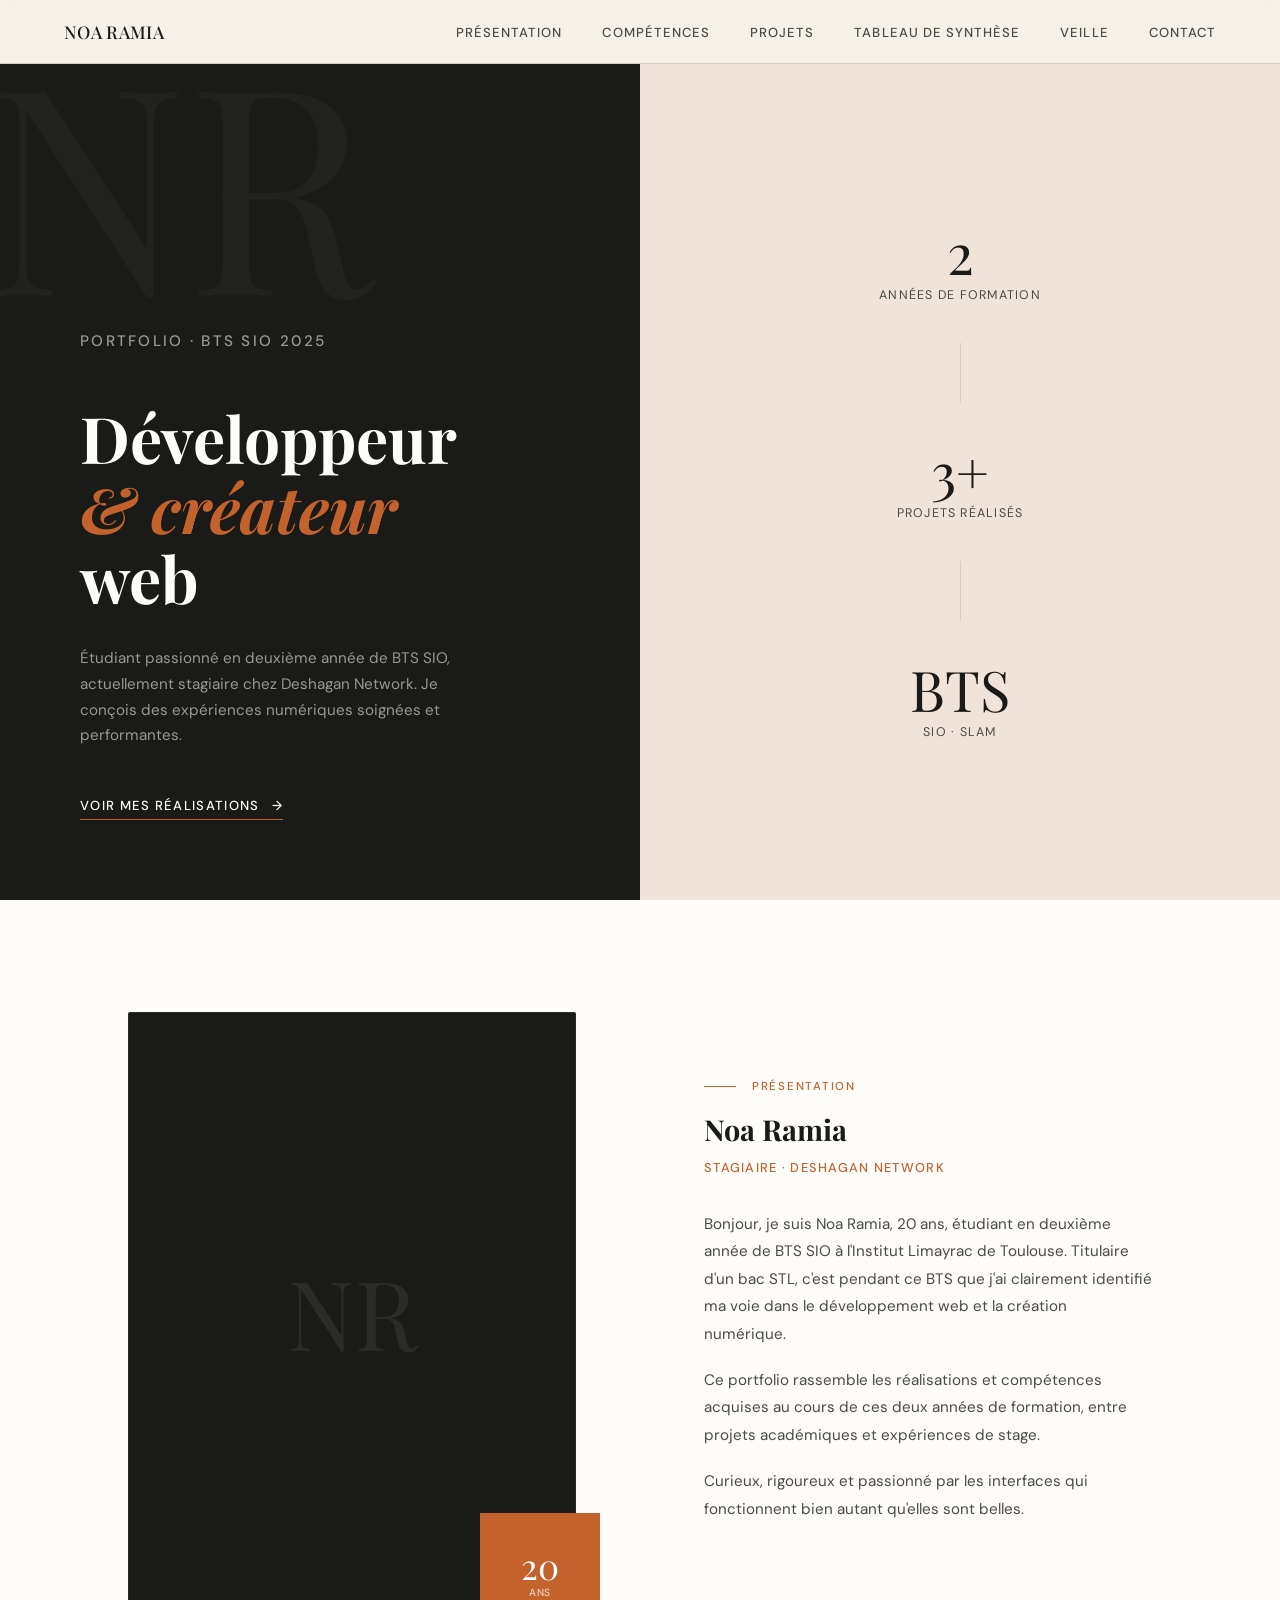
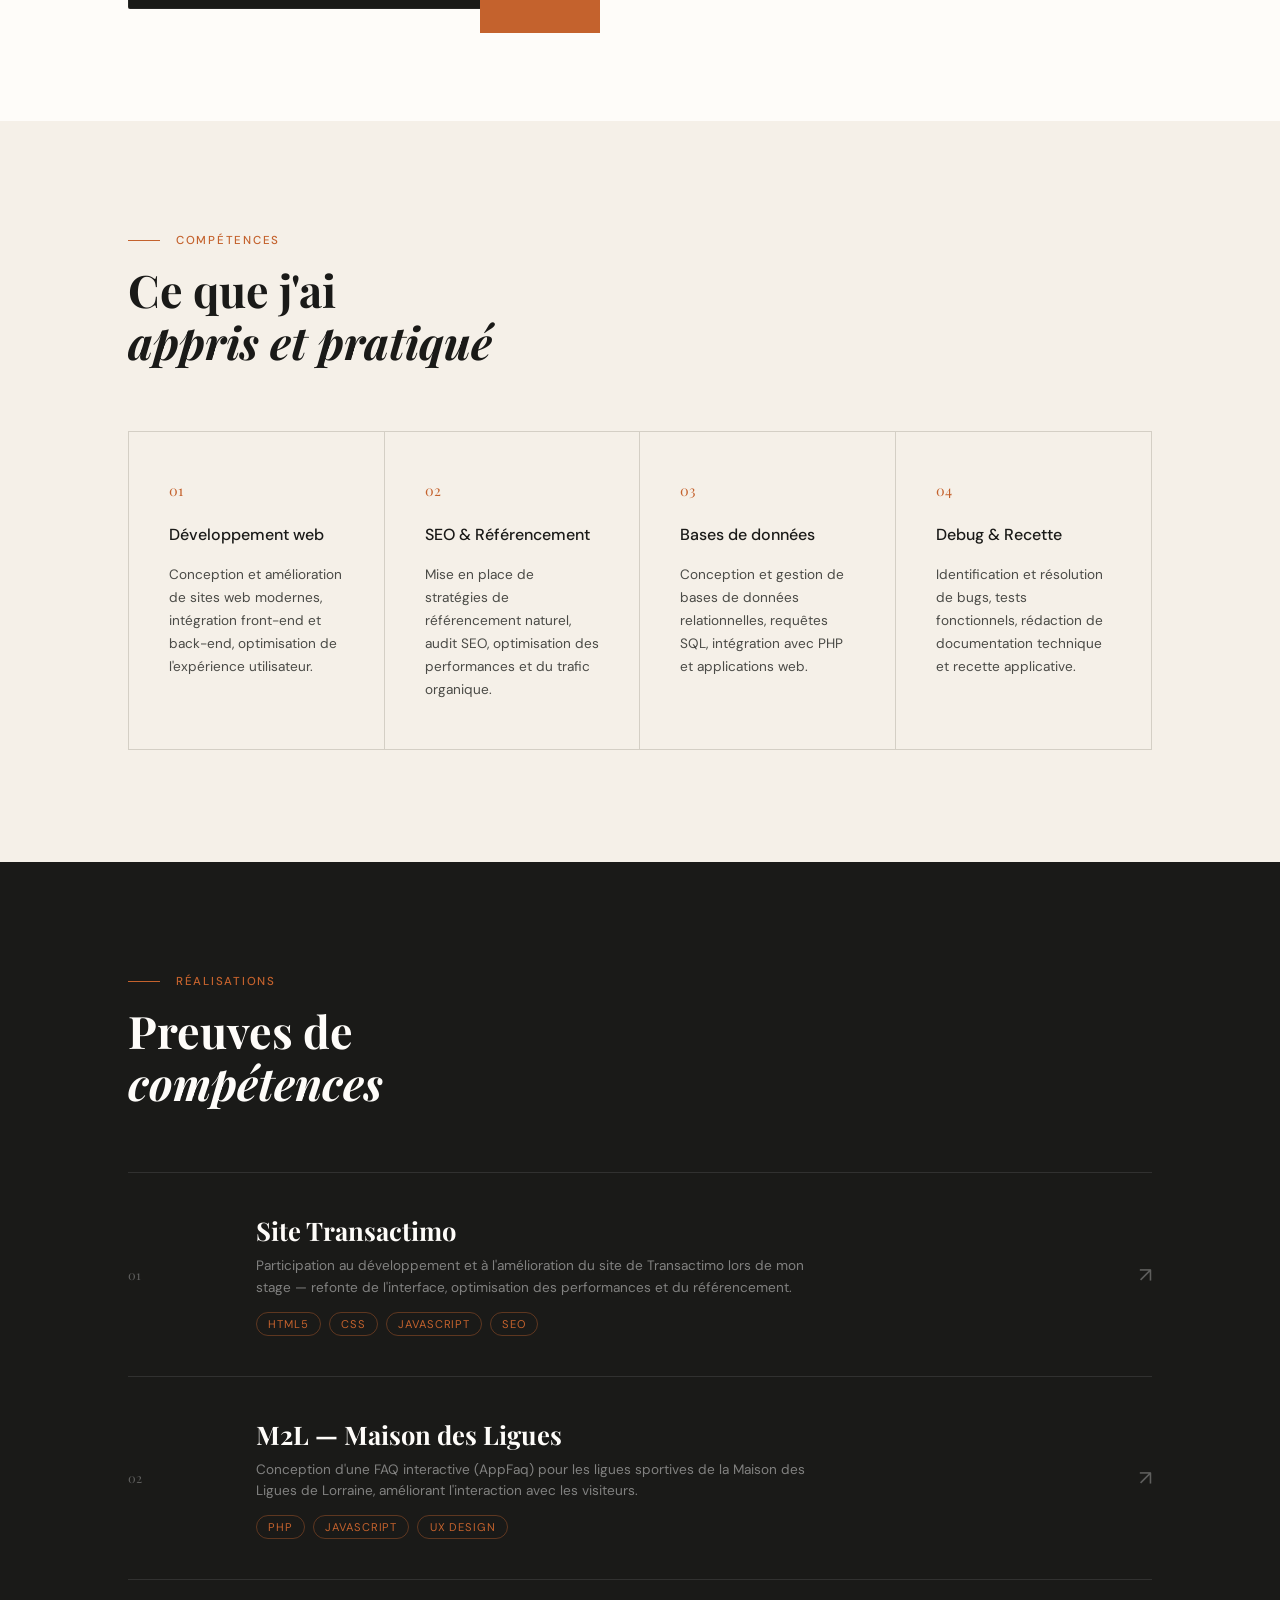
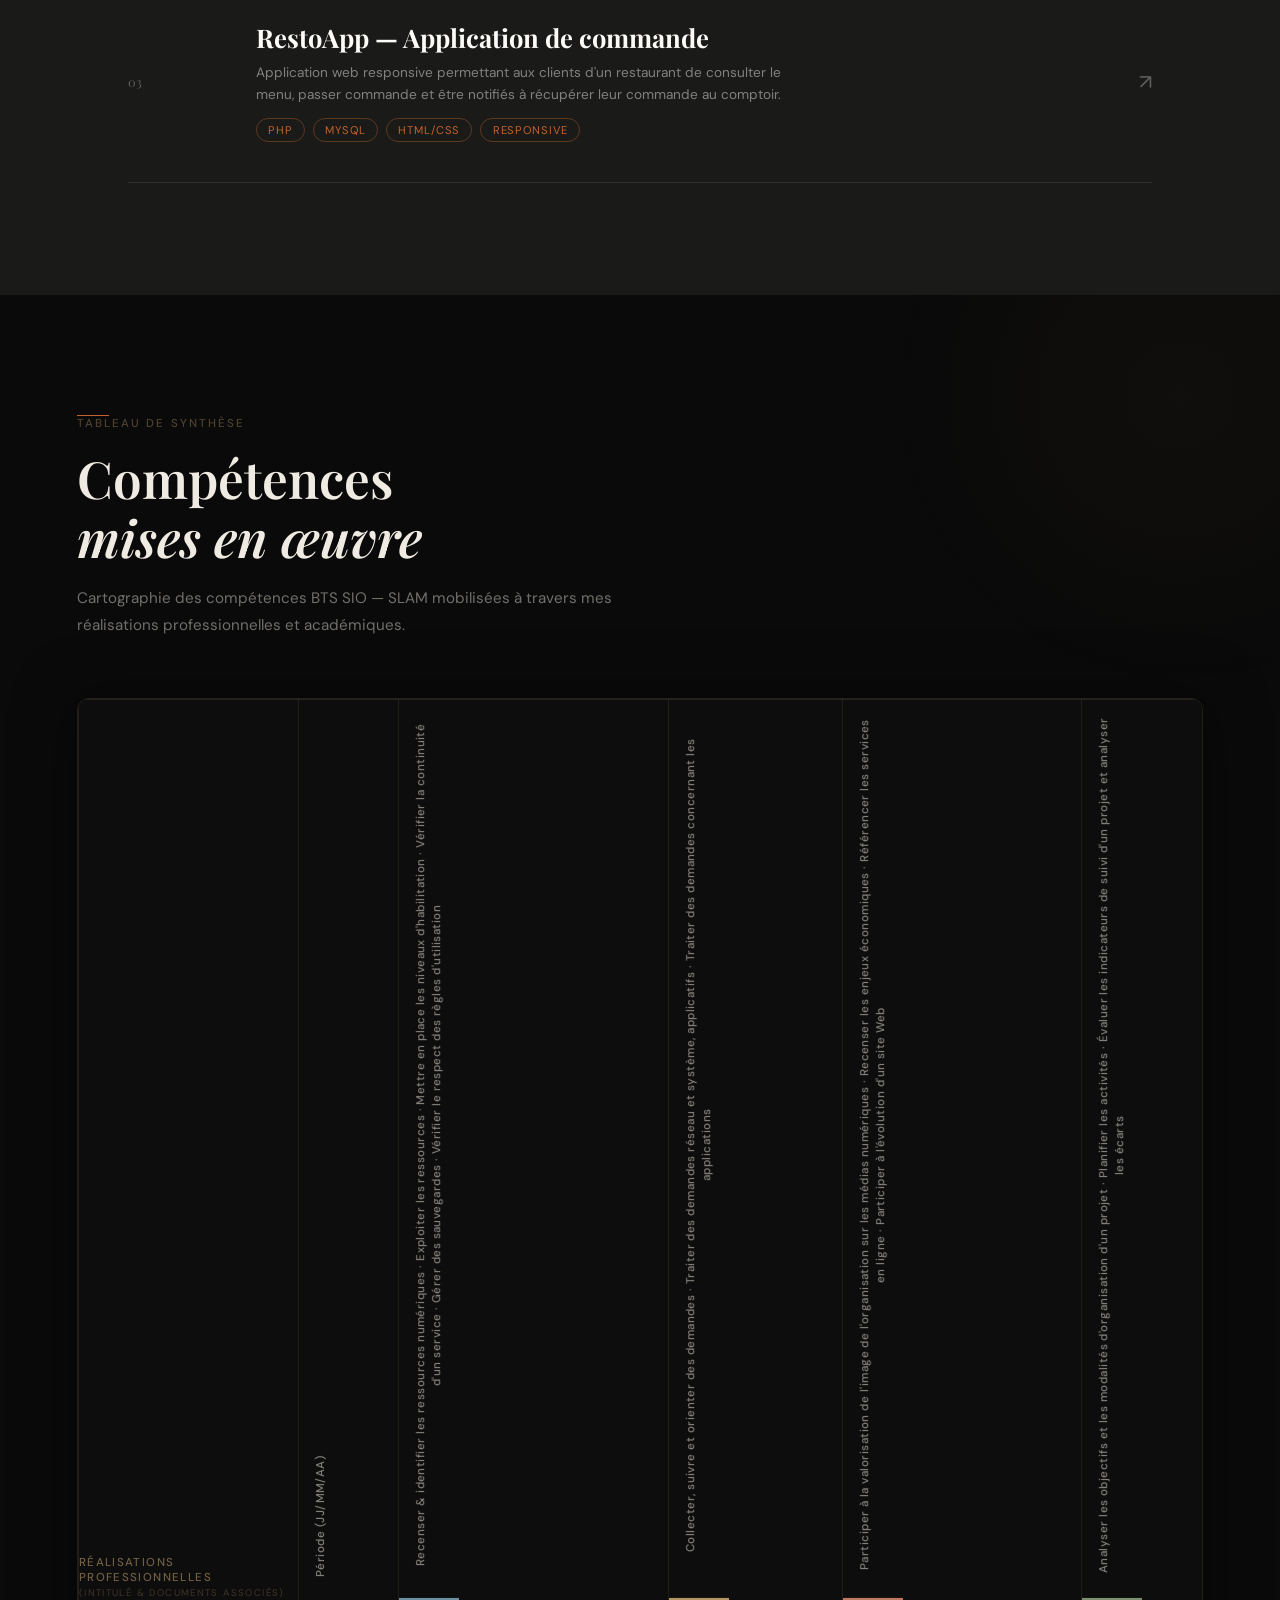
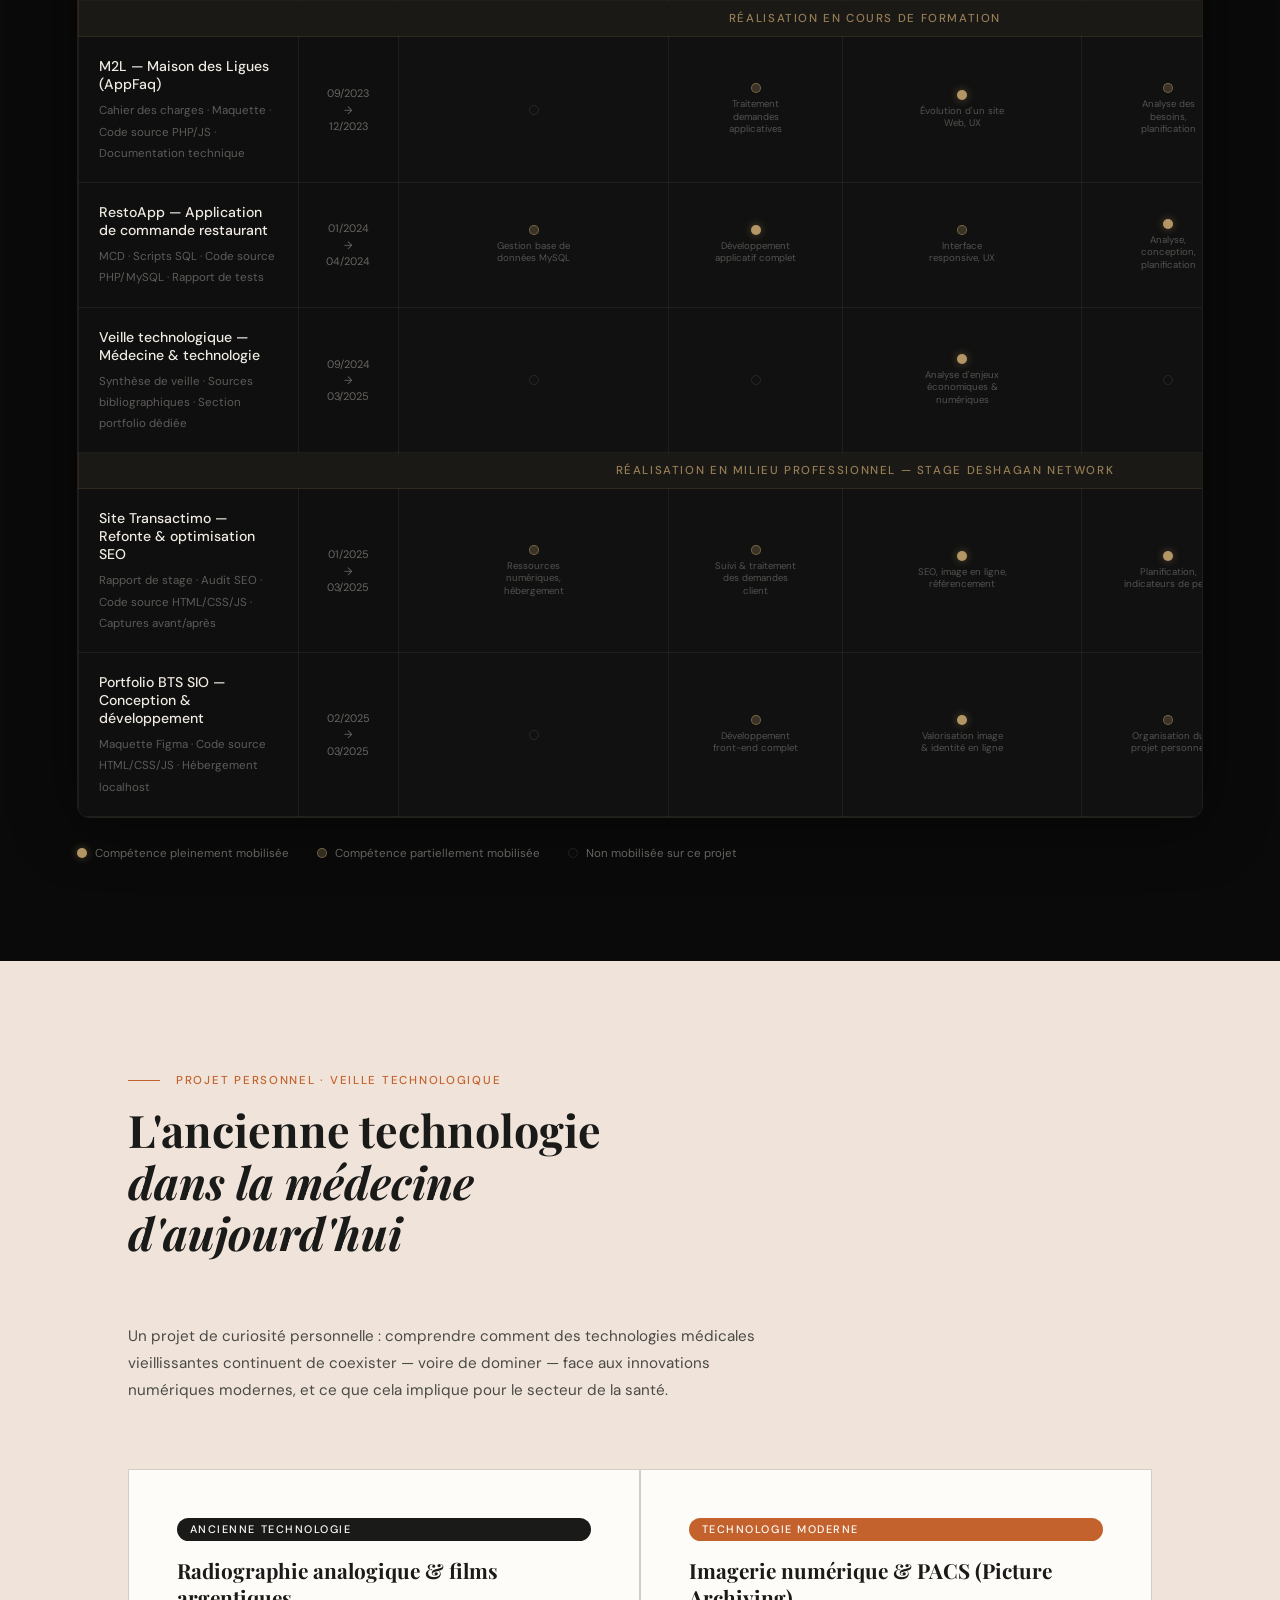
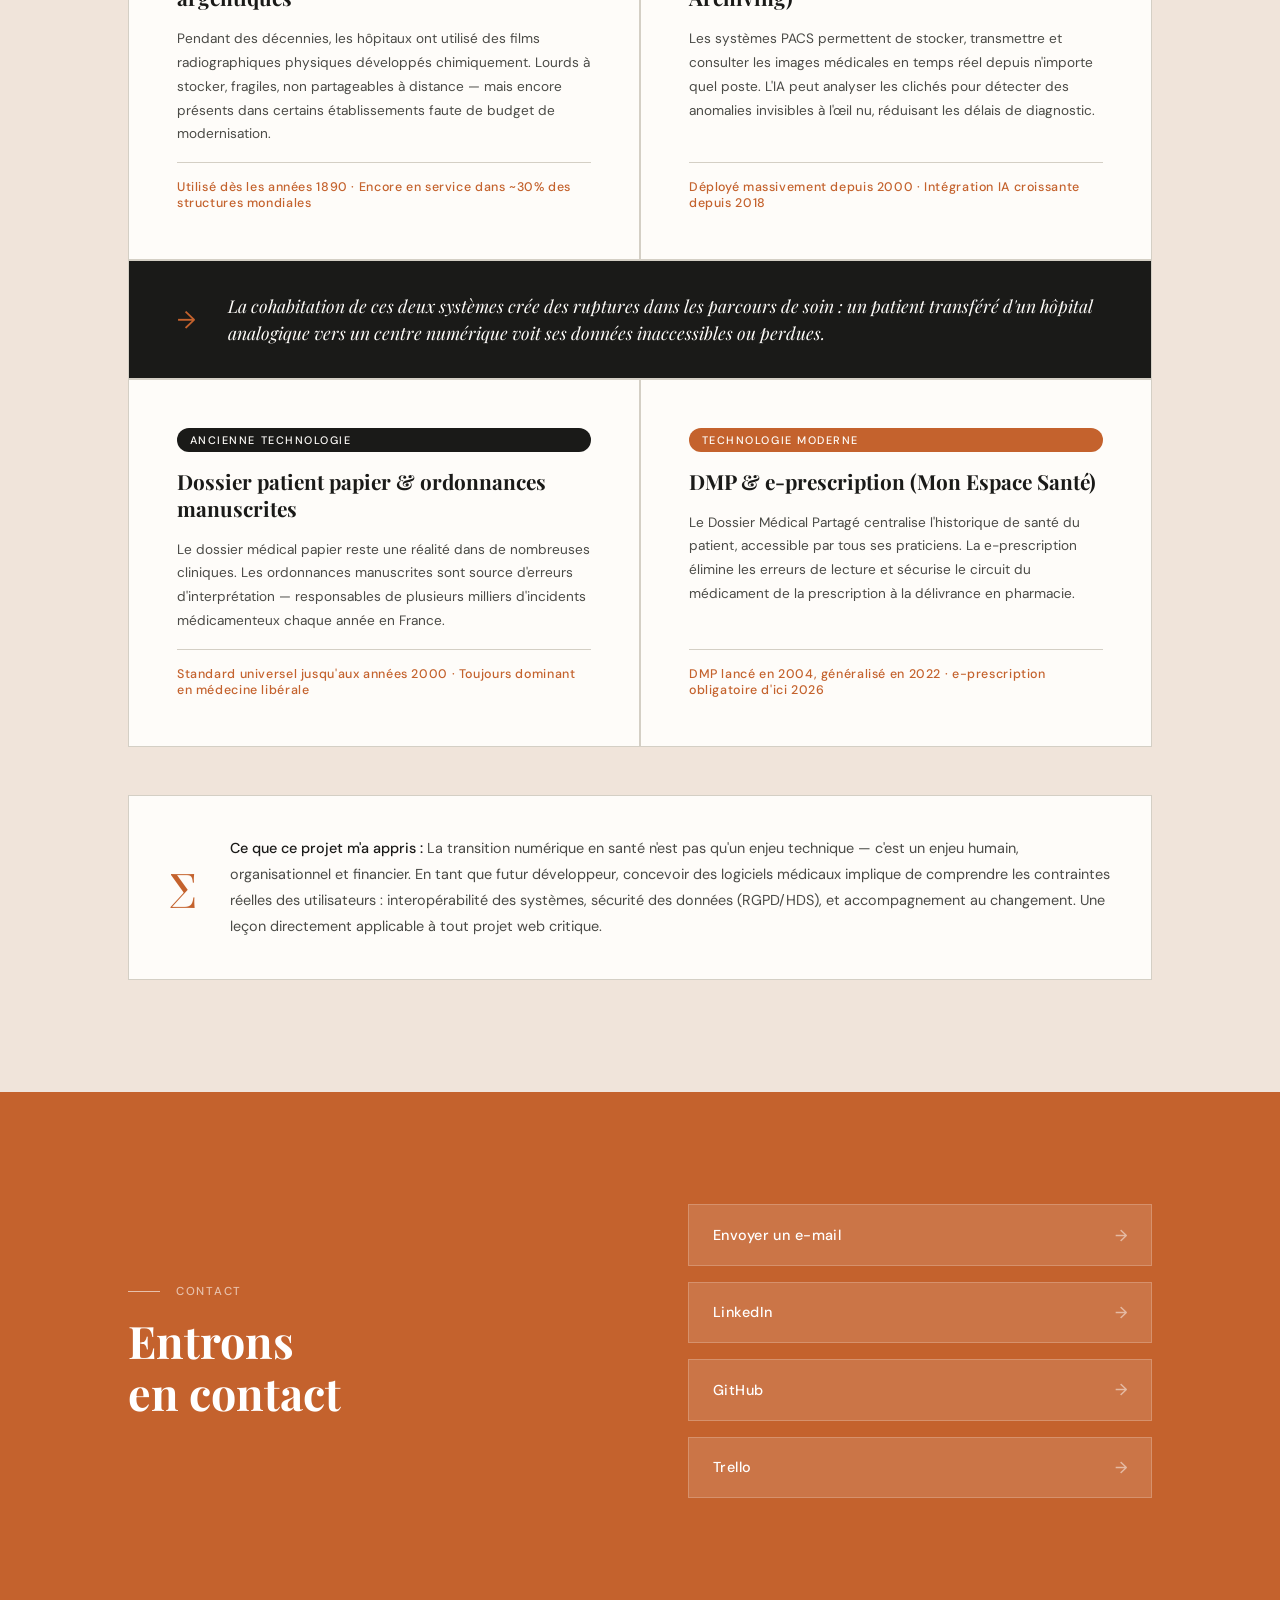
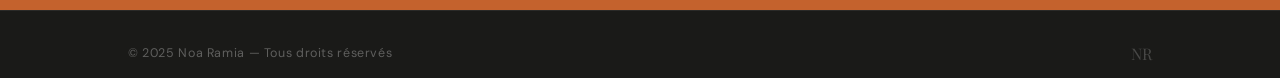
==== index.html @ 501b7cfd "Rename E5.html to index.html" ====
<!DOCTYPE html>
<html lang="fr">
<head>
    <meta charset="UTF-8">
    <meta name="viewport" content="width=device-width, initial-scale=1.0">
    <title>Noa Ramia — Portfolio BTS SIO</title>
    <link href="style/style.css" rel="stylesheet">
    <link rel="preconnect" href="https://fonts.googleapis.com">
    <link href="https://fonts.googleapis.com/css2?family=Playfair+Display:ital,wght@0,400;0,600;1,400&family=DM+Sans:wght@300;400;500&display=swap" rel="stylesheet">

    <style>
    /* ══════════════════════════════════════
       TABLEAU DE SYNTHÈSE — styles inline
       ══════════════════════════════════════ */

    #synthese {
        padding: 120px 6vw 100px;
        background: #0a0a0a;
        position: relative;
        overflow: hidden;
    }
    #synthese::before {
        content: '';
        position: absolute;
        top: -200px; right: -200px;
        width: 600px; height: 600px;
        background: radial-gradient(circle, rgba(180,150,100,0.04) 0%, transparent 70%);
        pointer-events: none;
    }
    .synthese-inner { max-width: 1400px; margin: 0 auto; }

    /* Header */
    .synthese-header { margin-bottom: 60px; }
    .synthese-header .section-label {
        font-size: .72rem; letter-spacing: .18em; text-transform: uppercase;
        color: rgba(180,150,100,.4); font-family: 'DM Sans', sans-serif;
        font-weight: 500; margin-bottom: 18px; display: block;
    }
    .synthese-header h2 {
        font-family: 'Playfair Display', serif;
        font-size: clamp(2.2rem, 4vw, 3.4rem);
        font-weight: 600; color: #f0ebe2; line-height: 1.15; margin: 0 0 18px;
    }
    .synthese-header p {
        font-family: 'DM Sans', sans-serif; font-size: .95rem;
        color: rgba(240,235,226,.45); max-width: 560px; line-height: 1.75;
    }

    /* Table scroll wrapper */
    .table-scroll {
        overflow-x: auto;
        border-radius: 12px;
        border: 1px solid rgba(180,150,100,.15);
        box-shadow: 0 4px 60px rgba(0,0,0,.5);
    }

    /* Table base */
    .synthese-table {
        width: 100%; min-width: 1100px;
        border-collapse: collapse;
        font-family: 'DM Sans', sans-serif;
        background: #111;
    }

    /* TH — realisation */
    .th-realisation {
        width: 240px; min-width: 220px;
        background: #0d0d0d;
        padding: 22px 20px;
        text-align: left;
        font-size: .72rem; letter-spacing: .12em; text-transform: uppercase;
        color: rgba(180,150,100,.6); font-weight: 500;
        border: 1px solid rgba(180,150,100,.12);
        vertical-align: bottom;
    }

    /* TH — periode */
    .th-periode { width: 110px; min-width: 100px; }

    /* All TH cells */
    .synthese-table thead tr th {
        background: #0d0d0d; padding: 0;
        vertical-align: bottom;
        border: 1px solid rgba(180,150,100,.12);
    }

    /* Vertical text label inside TH */
    .th-label {
        display: block;
        writing-mode: vertical-rl;
        transform: rotate(180deg);
        padding: 22px 14px 14px;
        font-size: .72rem; font-weight: 500; letter-spacing: .04em;
        color: rgba(240,235,226,.55); line-height: 1.4;
        min-height: 160px;
    }

    /* Colored top border per block */
    .col-infra .th-label  { border-top: 2px solid #6a8fa0; }
    .col-dev   .th-label  { border-top: 2px solid #b49664; }
    .col-cyber .th-label  { border-top: 2px solid #c07860; }
    .col-proj  .th-label  { border-top: 2px solid #7a9070; }
    .col-tests .th-label  { border-top: 2px solid #9080b0; }
    .col-perso .th-label  { border-top: 2px solid #80a0a0; }

    /* Section separator row */
    .section-row td {
        background: rgba(180,150,100,.06);
        color: rgba(180,150,100,.8);
        font-size: .72rem; font-weight: 500;
        letter-spacing: .14em; text-transform: uppercase;
        padding: 10px 20px;
        border: 1px solid rgba(180,150,100,.12);
        text-align: center;
    }

    /* Data rows */
    .synthese-table tbody tr.data-row { transition: background .2s; }
    .synthese-table tbody tr.data-row:hover { background: rgba(180,150,100,.04); }
    .synthese-table tbody tr.data-row td {
        border: 1px solid rgba(240,235,226,.06);
        padding: 0; vertical-align: middle;
    }

    /* Realisation cell */
    .td-realisation { padding: 20px !important; background: #0f0f0f; }
    .td-realisation .proj-title {
        font-size: .88rem; font-weight: 500; color: #f0ebe2;
        margin-bottom: 5px; display: block;
    }
    .td-realisation .proj-docs {
        font-size: .72rem; color: rgba(240,235,226,.35); line-height: 1.5;
    }

    /* Periode cell */
    .td-periode { padding: 14px 12px !important; background: #0f0f0f; }
    .periode-badge {
        font-size: .68rem; color: rgba(240,235,226,.4);
        text-align: center; display: block; line-height: 1.5;
    }

    /* Competence cell */
    .td-comp { text-align: center; padding: 0 !important; min-width: 120px; }
    .comp-check {
        display: flex; flex-direction: column;
        align-items: center; justify-content: center;
        gap: 5px; padding: 14px 10px; height: 100%;
    }

    /* Dot indicators */
    .dot {
        width: 10px; height: 10px;
        border-radius: 50%; display: inline-block;
    }
    .dot-full    { background: #b49664; box-shadow: 0 0 8px rgba(180,150,100,.45); }
    .dot-partial { background: rgba(180,150,100,.25); border: 1px solid rgba(180,150,100,.5); }
    .dot-none    { background: transparent; border: 1px solid rgba(240,235,226,.1); }

    /* Sub-label inside comp cell */
    .comp-sublabel {
        font-size: .6rem; color: rgba(240,235,226,.3);
        text-align: center; line-height: 1.3; max-width: 90px;
    }

    /* Legend */
    .legend {
        display: flex; gap: 28px; margin-top: 28px; flex-wrap: wrap;
    }
    .legend-item {
        display: flex; align-items: center; gap: 8px;
        font-size: .72rem; font-family: 'DM Sans', sans-serif;
        color: rgba(240,235,226,.4); font-weight: 400;
    }

    /* Reveal (shared with rest of page) */
    .reveal { opacity: 0; transform: translateY(28px); transition: opacity .7s ease, transform .7s ease; }
    .reveal.visible { opacity: 1; transform: none; }
    .reveal-delay-1 { transition-delay: .1s; }
    .reveal-delay-2 { transition-delay: .2s; }
    .reveal-delay-3 { transition-delay: .3s; }
    </style>
</head>
<body>

<!-- ══ NAV ══ -->
<nav>
    <a href="#accueil" class="nav-logo">Noa Ramia</a>
    <ul>
        <li><a href="#apropos">Présentation</a></li>
        <li><a href="#competences">Compétences</a></li>
        <li><a href="#projets">Projets</a></li>
        <li><a href="#synthese">Tableau de synthèse</a></li>
        <li><a href="#veille">Veille</a></li>
        <li><a href="#contact">Contact</a></li>
    </ul>
</nav>

<!-- ══ HERO ══ -->
<section id="accueil" class="hero">
    <div class="hero-left">
        <p class="hero-eyebrow">Portfolio · BTS SIO 2025</p>
        <h1>Développeur<br><em>&amp; créateur</em><br>web</h1>
        <p>Étudiant passionné en deuxième année de BTS SIO, actuellement stagiaire chez Deshagan Network. Je conçois des expériences numériques soignées et performantes.</p>
        <a href="#projets" class="hero-cta">Voir mes réalisations</a>
    </div>
    <div class="hero-right">
        <div class="hero-stat">
            <div class="number">2</div>
            <div class="label">Années de formation</div>
        </div>
        <div class="hero-divider"></div>
        <div class="hero-stat">
            <div class="number">3+</div>
            <div class="label">Projets réalisés</div>
        </div>
        <div class="hero-divider"></div>
        <div class="hero-stat">
            <div class="number">BTS</div>
            <div class="label">SIO · SLAM</div>
        </div>
    </div>
</section>

<!-- ══ ABOUT ══ -->
<section id="apropos">
    <div class="about-inner">
        <div class="about-image-block reveal">
            <div class="about-frame">
                <div class="about-frame-placeholder">NR</div>
            </div>
            <div class="about-accent-box">
                <span class="num">20</span>
                <span class="txt">ans</span>
            </div>
        </div>
        <div class="about-text">
            <div class="section-label reveal">Présentation</div>
            <h3 class="reveal reveal-delay-1">Noa Ramia</h3>
            <p class="role reveal reveal-delay-1">Stagiaire · Deshagan Network</p>
            <p class="reveal reveal-delay-2">Bonjour, je suis Noa Ramia, 20 ans, étudiant en deuxième année de BTS SIO à l'Institut Limayrac de Toulouse. Titulaire d'un bac STL, c'est pendant ce BTS que j'ai clairement identifié ma voie dans le développement web et la création numérique.</p>
            <p class="reveal reveal-delay-2">Ce portfolio rassemble les réalisations et compétences acquises au cours de ces deux années de formation, entre projets académiques et expériences de stage.</p>
            <p class="reveal reveal-delay-3">Curieux, rigoureux et passionné par les interfaces qui fonctionnent bien autant qu'elles sont belles.</p>
        </div>
    </div>
</section>

<!-- ══ SKILLS ══ -->
<section id="competences">
    <div class="skills-inner">
        <div class="section-label reveal">Compétences</div>
        <h2 class="section-title reveal reveal-delay-1">Ce que j'ai<br><em style="font-style:italic;font-family:'Playfair Display',serif;">appris et pratiqué</em></h2>
        <div class="skills-grid">
            <div class="skill-card reveal">
                <div class="skill-num">01</div>
                <h3>Développement web</h3>
                <p>Conception et amélioration de sites web modernes, intégration front-end et back-end, optimisation de l'expérience utilisateur.</p>
            </div>
            <div class="skill-card reveal reveal-delay-1">
                <div class="skill-num">02</div>
                <h3>SEO &amp; Référencement</h3>
                <p>Mise en place de stratégies de référencement naturel, audit SEO, optimisation des performances et du trafic organique.</p>
            </div>
            <div class="skill-card reveal reveal-delay-2">
                <div class="skill-num">03</div>
                <h3>Bases de données</h3>
                <p>Conception et gestion de bases de données relationnelles, requêtes SQL, intégration avec PHP et applications web.</p>
            </div>
            <div class="skill-card reveal reveal-delay-3">
                <div class="skill-num">04</div>
                <h3>Debug &amp; Recette</h3>
                <p>Identification et résolution de bugs, tests fonctionnels, rédaction de documentation technique et recette applicative.</p>
            </div>
        </div>
    </div>
</section>

<!-- ══ PROJECTS ══ -->
<section id="projets">
    <div class="projects-inner">
        <div class="section-label reveal">Réalisations</div>
        <h2 class="section-title reveal reveal-delay-1">Preuves de<br><em>compétences</em></h2>
        <div class="projects-list">
            <a href="http://localhost/" class="project-item reveal">
                <div class="project-num">01</div>
                <div class="project-info">
                    <h3>Site Transactimo</h3>
                    <p>Participation au développement et à l'amélioration du site de Transactimo lors de mon stage — refonte de l'interface, optimisation des performances et du référencement.</p>
                    <div class="project-tags-row">
                        <span class="project-tag">HTML5</span>
                        <span class="project-tag">CSS</span>
                        <span class="project-tag">JavaScript</span>
                        <span class="project-tag">SEO</span>
                    </div>
                </div>
                <div class="project-arrow">↗</div>
            </a>
            <a href="http://localhost/projets/ExerciceCodage/M2L/Code/" class="project-item reveal">
                <div class="project-num">02</div>
                <div class="project-info">
                    <h3>M2L — Maison des Ligues</h3>
                    <p>Conception d'une FAQ interactive (AppFaq) pour les ligues sportives de la Maison des Ligues de Lorraine, améliorant l'interaction avec les visiteurs.</p>
                    <div class="project-tags-row">
                        <span class="project-tag">PHP</span>
                        <span class="project-tag">JavaScript</span>
                        <span class="project-tag">UX Design</span>
                    </div>
                </div>
                <div class="project-arrow">↗</div>
            </a>
            <a href="http://localhost/projets/ExerciceCodage/RestoWeb/Site/" class="project-item reveal">
                <div class="project-num">03</div>
                <div class="project-info">
                    <h3>RestoApp — Application de commande</h3>
                    <p>Application web responsive permettant aux clients d'un restaurant de consulter le menu, passer commande et être notifiés à récupérer leur commande au comptoir.</p>
                    <div class="project-tags-row">
                        <span class="project-tag">PHP</span>
                        <span class="project-tag">MySQL</span>
                        <span class="project-tag">HTML/CSS</span>
                        <span class="project-tag">Responsive</span>
                    </div>
                </div>
                <div class="project-arrow">↗</div>
            </a>
        </div>
    </div>
</section>

<!-- ══ TABLEAU DE SYNTHÈSE ══ -->
<section id="synthese">
    <div class="synthese-inner">

        <div class="synthese-header">
            <span class="section-label reveal">Tableau de synthèse</span>
            <h2 class="reveal reveal-delay-1">Compétences<br><em style="font-style:italic;font-family:'Playfair Display',serif;">mises en œuvre</em></h2>
            <p class="reveal reveal-delay-2">Cartographie des compétences BTS SIO — SLAM mobilisées à travers mes réalisations professionnelles et académiques.</p>
        </div>

        <div class="table-scroll reveal reveal-delay-2">
            <table class="synthese-table">
                <thead>
                    <tr>
                        <th class="th-realisation">
                            Réalisations professionnelles<br>
                            <small style="opacity:.5;font-weight:400;">(intitulé &amp; documents associés)</small>
                        </th>
                        <th class="th-periode">
                            <span class="th-label">Période (JJ/MM/AA)</span>
                        </th>
                        <th class="col-infra">
                            <span class="th-label">Recenser &amp; identifier les ressources numériques · Exploiter les ressources · Mettre en place les niveaux d'habilitation · Vérifier la continuité d'un service · Gérer des sauvegardes · Vérifier le respect des règles d'utilisation</span>
                        </th>
                        <th class="col-dev">
                            <span class="th-label">Collecter, suivre et orienter des demandes · Traiter des demandes réseau et système, applicatifs · Traiter des demandes concernant les applications</span>
                        </th>
                        <th class="col-cyber">
                            <span class="th-label">Participer à la valorisation de l'image de l'organisation sur les médias numériques · Recenser les enjeux économiques · Référencer les services en ligne · Participer à l'évolution d'un site Web</span>
                        </th>
                        <th class="col-proj">
                            <span class="th-label">Analyser les objectifs et les modalités d'organisation d'un projet · Planifier les activités · Évaluer les indicateurs de suivi d'un projet et analyser les écarts</span>
                        </th>
                        <th class="col-tests">
                            <span class="th-label">Réaliser les tests d'intégration et d'acceptation d'un service · Déployer un service · Accompagner les utilisateurs dans la mise en place d'un service</span>
                        </th>
                        <th class="col-perso">
                            <span class="th-label">Mettre en place son environnement d'apprentissage personnel · Mettre en œuvre son identité professionnelle · Gérer son identité professionnelle · Développer son projet professionnel</span>
                        </th>
                    </tr>
                </thead>
                <tbody>

                    <!-- ─ Section formation ─ -->
                    <tr class="section-row">
                        <td colspan="9">Réalisation en cours de formation</td>
                    </tr>

                    <!-- Projet 1 : M2L -->
                    <tr class="data-row">
                        <td class="td-realisation">
                            <span class="proj-title">M2L — Maison des Ligues (AppFaq)</span>
                            <span class="proj-docs">Cahier des charges · Maquette · Code source PHP/JS · Documentation technique</span>
                        </td>
                        <td class="td-periode"><span class="periode-badge">09/2023<br>→<br>12/2023</span></td>
                        <td class="td-comp"><div class="comp-check"><span class="dot dot-none"></span></div></td>
                        <td class="td-comp">
                            <div class="comp-check">
                                <span class="dot dot-partial"></span>
                                <span class="comp-sublabel">Traitement demandes applicatives</span>
                            </div>
                        </td>
                        <td class="td-comp">
                            <div class="comp-check">
                                <span class="dot dot-full"></span>
                                <span class="comp-sublabel">Évolution d'un site Web, UX</span>
                            </div>
                        </td>
                        <td class="td-comp">
                            <div class="comp-check">
                                <span class="dot dot-partial"></span>
                                <span class="comp-sublabel">Analyse des besoins, planification</span>
                            </div>
                        </td>
                        <td class="td-comp">
                            <div class="comp-check">
                                <span class="dot dot-full"></span>
                                <span class="comp-sublabel">Tests fonctionnels, déploiement local</span>
                            </div>
                        </td>
                        <td class="td-comp">
                            <div class="comp-check">
                                <span class="dot dot-partial"></span>
                                <span class="comp-sublabel">Documentation &amp; portfolio</span>
                            </div>
                        </td>
                    </tr>

                    <!-- Projet 2 : RestoApp -->
                    <tr class="data-row">
                        <td class="td-realisation">
                            <span class="proj-title">RestoApp — Application de commande restaurant</span>
                            <span class="proj-docs">MCD · Scripts SQL · Code source PHP/MySQL · Rapport de tests</span>
                        </td>
                        <td class="td-periode"><span class="periode-badge">01/2024<br>→<br>04/2024</span></td>
                        <td class="td-comp">
                            <div class="comp-check">
                                <span class="dot dot-partial"></span>
                                <span class="comp-sublabel">Gestion base de données MySQL</span>
                            </div>
                        </td>
                        <td class="td-comp">
                            <div class="comp-check">
                                <span class="dot dot-full"></span>
                                <span class="comp-sublabel">Développement applicatif complet</span>
                            </div>
                        </td>
                        <td class="td-comp">
                            <div class="comp-check">
                                <span class="dot dot-partial"></span>
                                <span class="comp-sublabel">Interface responsive, UX</span>
                            </div>
                        </td>
                        <td class="td-comp">
                            <div class="comp-check">
                                <span class="dot dot-full"></span>
                                <span class="comp-sublabel">Analyse, conception, planification</span>
                            </div>
                        </td>
                        <td class="td-comp">
                            <div class="comp-check">
                                <span class="dot dot-full"></span>
                                <span class="comp-sublabel">Tests fonctionnels, recette</span>
                            </div>
                        </td>
                        <td class="td-comp">
                            <div class="comp-check">
                                <span class="dot dot-partial"></span>
                                <span class="comp-sublabel">Valorisation dans le portfolio</span>
                            </div>
                        </td>
                    </tr>

                    <!-- Projet 3 : Veille -->
                    <tr class="data-row">
                        <td class="td-realisation">
                            <span class="proj-title">Veille technologique — Médecine &amp; technologie</span>
                            <span class="proj-docs">Synthèse de veille · Sources bibliographiques · Section portfolio dédiée</span>
                        </td>
                        <td class="td-periode"><span class="periode-badge">09/2024<br>→<br>03/2025</span></td>
                        <td class="td-comp"><div class="comp-check"><span class="dot dot-none"></span></div></td>
                        <td class="td-comp"><div class="comp-check"><span class="dot dot-none"></span></div></td>
                        <td class="td-comp">
                            <div class="comp-check">
                                <span class="dot dot-full"></span>
                                <span class="comp-sublabel">Analyse d'enjeux économiques &amp; numériques</span>
                            </div>
                        </td>
                        <td class="td-comp"><div class="comp-check"><span class="dot dot-none"></span></div></td>
                        <td class="td-comp"><div class="comp-check"><span class="dot dot-none"></span></div></td>
                        <td class="td-comp">
                            <div class="comp-check">
                                <span class="dot dot-full"></span>
                                <span class="comp-sublabel">Développement du projet professionnel</span>
                            </div>
                        </td>
                    </tr>

                    <!-- ─ Section stage ─ -->
                    <tr class="section-row">
                        <td colspan="9">Réalisation en milieu professionnel — Stage Deshagan Network</td>
                    </tr>

                    <!-- Projet 4 : Transactimo -->
                    <tr class="data-row">
                        <td class="td-realisation">
                            <span class="proj-title">Site Transactimo — Refonte &amp; optimisation SEO</span>
                            <span class="proj-docs">Rapport de stage · Audit SEO · Code source HTML/CSS/JS · Captures avant/après</span>
                        </td>
                        <td class="td-periode"><span class="periode-badge">01/2025<br>→<br>03/2025</span></td>
                        <td class="td-comp">
                            <div class="comp-check">
                                <span class="dot dot-partial"></span>
                                <span class="comp-sublabel">Ressources numériques, hébergement</span>
                            </div>
                        </td>
                        <td class="td-comp">
                            <div class="comp-check">
                                <span class="dot dot-partial"></span>
                                <span class="comp-sublabel">Suivi &amp; traitement des demandes client</span>
                            </div>
                        </td>
                        <td class="td-comp">
                            <div class="comp-check">
                                <span class="dot dot-full"></span>
                                <span class="comp-sublabel">SEO, image en ligne, référencement</span>
                            </div>
                        </td>
                        <td class="td-comp">
                            <div class="comp-check">
                                <span class="dot dot-full"></span>
                                <span class="comp-sublabel">Planification, indicateurs de perf.</span>
                            </div>
                        </td>
                        <td class="td-comp">
                            <div class="comp-check">
                                <span class="dot dot-full"></span>
                                <span class="comp-sublabel">Tests d'intégration, déploiement prod</span>
                            </div>
                        </td>
                        <td class="td-comp">
                            <div class="comp-check">
                                <span class="dot dot-full"></span>
                                <span class="comp-sublabel">Environnement pro, identité numérique</span>
                            </div>
                        </td>
                    </tr>

                    <!-- Projet 5 : Portfolio -->
                    <tr class="data-row">
                        <td class="td-realisation">
                            <span class="proj-title">Portfolio BTS SIO — Conception &amp; développement</span>
                            <span class="proj-docs">Maquette Figma · Code source HTML/CSS/JS · Hébergement localhost</span>
                        </td>
                        <td class="td-periode"><span class="periode-badge">02/2025<br>→<br>03/2025</span></td>
                        <td class="td-comp"><div class="comp-check"><span class="dot dot-none"></span></div></td>
                        <td class="td-comp">
                            <div class="comp-check">
                                <span class="dot dot-partial"></span>
                                <span class="comp-sublabel">Développement front-end complet</span>
                            </div>
                        </td>
                        <td class="td-comp">
                            <div class="comp-check">
                                <span class="dot dot-full"></span>
                                <span class="comp-sublabel">Valorisation image &amp; identité en ligne</span>
                            </div>
                        </td>
                        <td class="td-comp">
                            <div class="comp-check">
                                <span class="dot dot-partial"></span>
                                <span class="comp-sublabel">Organisation du projet personnel</span>
                            </div>
                        </td>
                        <td class="td-comp">
                            <div class="comp-check">
                                <span class="dot dot-partial"></span>
                                <span class="comp-sublabel">Tests cross-browser, déploiement</span>
                            </div>
                        </td>
                        <td class="td-comp">
                            <div class="comp-check">
                                <span class="dot dot-full"></span>
                                <span class="comp-sublabel">Projet professionnel &amp; identité SIO</span>
                            </div>
                        </td>
                    </tr>

                </tbody>
            </table>
        </div>

        <!-- Légende -->
        <div class="legend reveal">
            <div class="legend-item"><span class="dot dot-full"></span>Compétence pleinement mobilisée</div>
            <div class="legend-item"><span class="dot dot-partial"></span>Compétence partiellement mobilisée</div>
            <div class="legend-item"><span class="dot dot-none"></span>Non mobilisée sur ce projet</div>
        </div>

    </div>
</section>

<!-- ══ VEILLE ══ -->
<section id="veille">
    <div class="veille-inner">
        <div class="section-label reveal">Projet personnel · Veille technologique</div>
        <h2 class="section-title reveal reveal-delay-1">L'ancienne technologie<br><em>dans la médecine d'aujourd'hui</em></h2>
        <p class="veille-intro reveal reveal-delay-2">Un projet de curiosité personnelle : comprendre comment des technologies médicales vieillissantes continuent de coexister — voire de dominer — face aux innovations numériques modernes, et ce que cela implique pour le secteur de la santé.</p>

        <div class="veille-grid">
            <div class="veille-card reveal">
                <span class="veille-era era-old">Ancienne technologie</span>
                <h4>Radiographie analogique &amp; films argentiques</h4>
                <p>Pendant des décennies, les hôpitaux ont utilisé des films radiographiques physiques développés chimiquement. Lourds à stocker, fragiles, non partageables à distance — mais encore présents dans certains établissements faute de budget de modernisation.</p>
                <div class="veille-detail">Utilisé dès les années 1890 · Encore en service dans ~30% des structures mondiales</div>
            </div>
            <div class="veille-card reveal reveal-delay-1">
                <span class="veille-era era-new">Technologie moderne</span>
                <h4>Imagerie numérique &amp; PACS (Picture Archiving)</h4>
                <p>Les systèmes PACS permettent de stocker, transmettre et consulter les images médicales en temps réel depuis n'importe quel poste. L'IA peut analyser les clichés pour détecter des anomalies invisibles à l'œil nu, réduisant les délais de diagnostic.</p>
                <div class="veille-detail">Déployé massivement depuis 2000 · Intégration IA croissante depuis 2018</div>
            </div>
            <div class="veille-connector">
                <p>La cohabitation de ces deux systèmes crée des ruptures dans les parcours de soin : un patient transféré d'un hôpital analogique vers un centre numérique voit ses données inaccessibles ou perdues.</p>
            </div>
            <div class="veille-card reveal">
                <span class="veille-era era-old">Ancienne technologie</span>
                <h4>Dossier patient papier &amp; ordonnances manuscrites</h4>
                <p>Le dossier médical papier reste une réalité dans de nombreuses cliniques. Les ordonnances manuscrites sont source d'erreurs d'interprétation — responsables de plusieurs milliers d'incidents médicamenteux chaque année en France.</p>
                <div class="veille-detail">Standard universel jusqu'aux années 2000 · Toujours dominant en médecine libérale</div>
            </div>
            <div class="veille-card reveal reveal-delay-1">
                <span class="veille-era era-new">Technologie moderne</span>
                <h4>DMP &amp; e-prescription (Mon Espace Santé)</h4>
                <p>Le Dossier Médical Partagé centralise l'historique de santé du patient, accessible par tous ses praticiens. La e-prescription élimine les erreurs de lecture et sécurise le circuit du médicament de la prescription à la délivrance en pharmacie.</p>
                <div class="veille-detail">DMP lancé en 2004, généralisé en 2022 · e-prescription obligatoire d'ici 2026</div>
            </div>
        </div>

        <div class="veille-conclusion reveal">
            <div class="veille-conclusion-icon">∑</div>
            <p><strong>Ce que ce projet m'a appris :</strong> La transition numérique en santé n'est pas qu'un enjeu technique — c'est un enjeu humain, organisationnel et financier. En tant que futur développeur, concevoir des logiciels médicaux implique de comprendre les contraintes réelles des utilisateurs : interopérabilité des systèmes, sécurité des données (RGPD/HDS), et accompagnement au changement. Une leçon directement applicable à tout projet web critique.</p>
        </div>
    </div>
</section>

<!-- ══ CONTACT ══ -->
<section id="contact">
    <div class="contact-inner">
        <div class="contact-left">
            <div class="section-label reveal">Contact</div>
            <h2 class="reveal reveal-delay-1">Entrons<br>en contact</h2>
        </div>
        <div class="contact-right">
            <a href="https://mail.google.com/mail/u/0/?compose=new" class="contact-link reveal">
                Envoyer un e-mail <span>→</span>
            </a>
            <a href="https://www.linkedin.com/in/noa-ramia-bb2965331/" target="_blank" class="contact-link reveal reveal-delay-1">
                LinkedIn <span>→</span>
            </a>
            <a href="https://github.com/NoaRAMIA" target="_blank" class="contact-link reveal reveal-delay-2">
                GitHub <span>→</span>
            </a>
            <a href="https://trello.com/u/noaramia2/boards" target="_blank" class="contact-link reveal reveal-delay-3">
                Trello <span>→</span>
            </a>
        </div>
    </div>
</section>

<!-- ══ FOOTER ══ -->
<footer>
    <p>© 2025 Noa Ramia — Tous droits réservés</p>
    <span class="footer-logo">NR</span>
</footer>

<script>
    const reveals = document.querySelectorAll('.reveal');
    const observer = new IntersectionObserver((entries) => {
        entries.forEach(e => {
            if (e.isIntersecting) {
                e.target.classList.add('visible');
                observer.unobserve(e.target);
            }
        });
    }, { threshold: 0.08, rootMargin: '0px 0px -30px 0px' });
    reveals.forEach(el => observer.observe(el));
    document.querySelectorAll('.hero .reveal').forEach(el => el.classList.add('visible'));
</script>
</body>
</html>
---- style/style.css ----
:root {
            --cream: #F5F0E8;
            --ink: #1A1A18;
            --ink-light: #4A4A46;
            --accent: #C4622D;
            --accent-pale: #F0E4DA;
            --rule: #D4CFC5;
            --white: #FEFCF9;
        }

        * { margin: 0; padding: 0; box-sizing: border-box; }

        html { scroll-behavior: smooth; }

        body {
            font-family: 'DM Sans', sans-serif;
            background: var(--cream);
            color: var(--ink);
            overflow-x: hidden;
        }

        /* ── NAV ── */
        nav {
            position: fixed;
            top: 0; width: 100%;
            z-index: 100;
            background: rgba(245, 240, 232, 0.92);
            backdrop-filter: blur(12px);
            border-bottom: 1px solid var(--rule);
            padding: 0 4rem;
            display: flex;
            align-items: center;
            justify-content: space-between;
            height: 64px;
        }

        .nav-logo {
            font-family: 'Playfair Display', serif;
            font-size: 1.1rem;
            letter-spacing: 0.02em;
            color: var(--ink);
            text-decoration: none;
        }

        nav ul {
            display: flex;
            list-style: none;
            gap: 2.5rem;
        }

        nav a {
            color: var(--ink-light);
            text-decoration: none;
            font-size: 0.82rem;
            font-weight: 500;
            letter-spacing: 0.08em;
            text-transform: uppercase;
            transition: color 0.25s;
        }

        nav a:hover { color: var(--accent); }

        /* ── HERO ── */
        .hero {
            min-height: 100vh;
            display: grid;
            grid-template-columns: 1fr 1fr;
            padding-top: 64px;
        }

        .hero-left {
            background: var(--ink);
            display: flex;
            flex-direction: column;
            justify-content: flex-end;
            padding: 5rem;
            position: relative;
            overflow: hidden;
        }

        .hero-left::before {
            content: 'NR';
            position: absolute;
            top: -2rem;
            left: -1rem;
            font-family: 'Playfair Display', serif;
            font-size: 18rem;
            color: rgba(255,255,255,0.03);
            line-height: 1;
            pointer-events: none;
        }

        .hero-eyebrow {
            font-size: 0.75rem;
            letter-spacing: 0.15em;
            text-transform: uppercase;
            color: var(--accent);
            margin-bottom: 1.5rem;
            font-weight: 500;
        }

        .hero-left h1 {
            font-family: 'Playfair Display', serif;
            font-size: clamp(2.8rem, 5vw, 4.5rem);
            color: var(--white);
            line-height: 1.1;
            margin-bottom: 2rem;
        }

        .hero-left h1 em {
            font-style: italic;
            color: var(--accent);
        }

        .hero-left p {
            color: rgba(255,255,255,0.55);
            font-size: 0.95rem;
            line-height: 1.7;
            max-width: 380px;
            margin-bottom: 3rem;
        }

        .hero-cta {
            display: inline-flex;
            align-items: center;
            gap: 0.75rem;
            color: var(--white);
            text-decoration: none;
            font-size: 0.82rem;
            letter-spacing: 0.1em;
            text-transform: uppercase;
            font-weight: 500;
            border-bottom: 1px solid var(--accent);
            padding-bottom: 0.3rem;
            transition: gap 0.3s;
            width: fit-content;
        }

        .hero-cta:hover { gap: 1.25rem; }
        .hero-cta::after { content: '→'; }

        .hero-right {
            background: var(--accent-pale);
            display: flex;
            flex-direction: column;
            justify-content: center;
            align-items: center;
            padding: 5rem;
            gap: 2.5rem;
        }

        .hero-stat {
            text-align: center;
        }

        .hero-stat .number {
            font-family: 'Playfair Display', serif;
            font-size: 3.5rem;
            color: var(--ink);
            line-height: 1;
        }

        .hero-stat .label {
            font-size: 0.78rem;
            letter-spacing: 0.1em;
            text-transform: uppercase;
            color: var(--ink-light);
            margin-top: 0.4rem;
        }

        .hero-divider {
            width: 1px;
            height: 60px;
            background: var(--rule);
        }

        /* ── SECTIONS ── */
        .section {
            padding: 7rem 8rem;
            max-width: 1400px;
            margin: 0 auto;
        }

        .section-label {
            display: flex;
            align-items: center;
            gap: 1rem;
            font-size: 0.72rem;
            letter-spacing: 0.15em;
            text-transform: uppercase;
            color: var(--accent);
            font-weight: 500;
            margin-bottom: 1rem;
        }

        .section-label::before {
            content: '';
            display: block;
            width: 32px;
            height: 1px;
            background: var(--accent);
        }

        .section-title {
            font-family: 'Playfair Display', serif;
            font-size: clamp(2rem, 3.5vw, 3rem);
            line-height: 1.15;
            margin-bottom: 4rem;
            max-width: 600px;
        }

        /* ── ABOUT ── */
        #apropos {
            background: var(--white);
            padding: 7rem 0;
        }

        .about-inner {
            max-width: 1400px;
            margin: 0 auto;
            padding: 0 8rem;
            display: grid;
            grid-template-columns: 1fr 1fr;
            gap: 8rem;
            align-items: center;
        }

        .about-image-block {
            position: relative;
        }

        .about-frame {
            width: 100%;
            aspect-ratio: 3/4;
            background: var(--ink);
            border-radius: 2px;
            overflow: hidden;
            position: relative;
        }

        .about-frame-placeholder {
            width: 100%;
            height: 100%;
            display: flex;
            align-items: center;
            justify-content: center;
            font-family: 'Playfair Display', serif;
            font-size: 6rem;
            color: rgba(255,255,255,0.08);
        }

        .about-frame::after {
            content: '';
            position: absolute;
            inset: 0;
            border: 1px solid rgba(255,255,255,0.06);
            border-radius: 2px;
        }

        .about-accent-box {
            position: absolute;
            bottom: -1.5rem;
            right: -1.5rem;
            width: 120px;
            height: 120px;
            background: var(--accent);
            display: flex;
            flex-direction: column;
            align-items: center;
            justify-content: center;
            color: white;
        }

        .about-accent-box .num {
            font-family: 'Playfair Display', serif;
            font-size: 2.2rem;
            line-height: 1;
        }

        .about-accent-box .txt {
            font-size: 0.65rem;
            letter-spacing: 0.08em;
            text-transform: uppercase;
            opacity: 0.8;
            margin-top: 0.2rem;
        }

        .about-text h3 {
            font-family: 'Playfair Display', serif;
            font-size: 1.8rem;
            margin-bottom: 0.5rem;
        }

        .about-text .role {
            font-size: 0.8rem;
            letter-spacing: 0.1em;
            text-transform: uppercase;
            color: var(--accent);
            margin-bottom: 2rem;
            font-weight: 500;
        }

        .about-text p {
            color: var(--ink-light);
            font-size: 0.95rem;
            line-height: 1.8;
            margin-bottom: 1.2rem;
        }

        /* ── SKILLS ── */
        #competences {
            padding: 7rem 0;
            background: var(--cream);
        }

        .skills-inner {
            max-width: 1400px;
            margin: 0 auto;
            padding: 0 8rem;
        }

        .skills-grid {
            display: grid;
            grid-template-columns: repeat(4, 1fr);
            gap: 0;
            border: 1px solid var(--rule);
        }

        .skill-card {
            padding: 3rem 2.5rem;
            border-right: 1px solid var(--rule);
            transition: background 0.3s;
            position: relative;
            overflow: hidden;
        }

        .skill-card:last-child { border-right: none; }

        .skill-card::before {
            content: '';
            position: absolute;
            bottom: 0; left: 0;
            width: 100%; height: 0;
            background: var(--ink);
            transition: height 0.4s cubic-bezier(0.4, 0, 0.2, 1);
            z-index: 0;
        }

        .skill-card:hover::before { height: 100%; }

        .skill-card > * { position: relative; z-index: 1; }

        .skill-card:hover .skill-num,
        .skill-card:hover h3,
        .skill-card:hover p { color: var(--white); }

        .skill-num {
            font-family: 'Playfair Display', serif;
            font-size: 0.9rem;
            color: var(--accent);
            margin-bottom: 1.5rem;
            transition: color 0.3s;
        }

        .skill-card h3 {
            font-size: 1rem;
            font-weight: 500;
            margin-bottom: 1rem;
            transition: color 0.3s;
            line-height: 1.4;
        }

        .skill-card p {
            font-size: 0.85rem;
            color: var(--ink-light);
            line-height: 1.7;
            transition: color 0.3s;
        }

        /* ── PROJECTS ── */
        #projets {
            background: var(--ink);
            padding: 7rem 0;
        }

        .projects-inner {
            max-width: 1400px;
            margin: 0 auto;
            padding: 0 8rem;
        }

        #projets .section-label { color: var(--accent); }
        #projets .section-title { color: var(--white); }

        .projects-list {
            display: flex;
            flex-direction: column;
            gap: 0;
            border-top: 1px solid rgba(255,255,255,0.1);
        }

        .project-item {
            display: grid;
            grid-template-columns: 80px 1fr auto;
            align-items: center;
            gap: 3rem;
            padding: 2.5rem 0;
            border-bottom: 1px solid rgba(255,255,255,0.1);
            text-decoration: none;
            color: inherit;
            transition: all 0.3s;
            cursor: pointer;
        }

        .project-item:hover { padding-left: 1.5rem; }
        .project-item:hover .project-arrow { transform: translate(8px, -8px); }

        .project-num {
            font-family: 'Playfair Display', serif;
            font-size: 0.8rem;
            color: rgba(255,255,255,0.3);
        }

        .project-info h3 {
            font-family: 'Playfair Display', serif;
            font-size: 1.6rem;
            color: var(--white);
            margin-bottom: 0.5rem;
        }

        .project-info p {
            font-size: 0.85rem;
            color: rgba(255,255,255,0.45);
            line-height: 1.6;
            max-width: 560px;
        }

        .project-tags-row {
            display: flex;
            gap: 0.5rem;
            margin-top: 0.8rem;
            flex-wrap: wrap;
        }

        .project-tag {
            font-size: 0.7rem;
            letter-spacing: 0.08em;
            text-transform: uppercase;
            color: var(--accent);
            border: 1px solid rgba(196,98,45,0.4);
            padding: 0.25rem 0.7rem;
            border-radius: 100px;
        }

        .project-arrow {
            font-size: 1.3rem;
            color: rgba(255,255,255,0.3);
            transition: transform 0.3s, color 0.3s;
            flex-shrink: 0;
        }

        .project-item:hover .project-arrow { color: var(--accent); }

        /* ── CONTACT ── */
        #contact {
            background: var(--accent);
            padding: 7rem 8rem;
        }

        .contact-inner {
            max-width: 1400px;
            margin: 0 auto;
            display: grid;
            grid-template-columns: 1fr 1fr;
            gap: 6rem;
            align-items: center;
        }

        .contact-left .section-label { color: rgba(255,255,255,0.6); }
        .contact-left .section-label::before { background: rgba(255,255,255,0.6); }

        .contact-left h2 {
            font-family: 'Playfair Display', serif;
            font-size: clamp(2rem, 3.5vw, 3rem);
            color: white;
            line-height: 1.15;
        }

        .contact-right {
            display: flex;
            flex-direction: column;
            gap: 1rem;
        }

        .contact-link {
            display: flex;
            align-items: center;
            justify-content: space-between;
            padding: 1.2rem 1.5rem;
            background: rgba(255,255,255,0.12);
            color: white;
            text-decoration: none;
            border: 1px solid rgba(255,255,255,0.2);
            font-size: 0.9rem;
            font-weight: 500;
            transition: all 0.3s;
            letter-spacing: 0.03em;
        }

        .contact-link:hover {
            background: rgba(255,255,255,0.22);
            transform: translateX(6px);
        }

        .contact-link span { opacity: 0.5; font-size: 1rem; }

        /* ── FOOTER ── */
        footer {
            background: var(--ink);
            padding: 2rem 8rem;
            display: flex;
            align-items: center;
            justify-content: space-between;
            border-top: 1px solid rgba(255,255,255,0.07);
        }

        footer p {
            font-size: 0.78rem;
            color: rgba(255,255,255,0.3);
            letter-spacing: 0.05em;
        }

        .footer-logo {
            font-family: 'Playfair Display', serif;
            color: rgba(255,255,255,0.2);
            font-size: 1rem;
        }

        /* ── ANIMATIONS ── */
        .reveal {
            opacity: 0;
            transform: translateY(28px);
            transition: opacity 0.7s cubic-bezier(0.4,0,0.2,1), transform 0.7s cubic-bezier(0.4,0,0.2,1);
        }

        .reveal.visible {
            opacity: 1;
            transform: translateY(0);
        }

        .reveal-delay-1 { transition-delay: 0.1s; }
        .reveal-delay-2 { transition-delay: 0.2s; }
        .reveal-delay-3 { transition-delay: 0.3s; }

        /* ── RESPONSIVE ── */
        @media (max-width: 1024px) {
            nav { padding: 0 2rem; }
            .section { padding: 5rem 3rem; }
            .about-inner, .skills-inner, .projects-inner { padding: 0 3rem; }
            #contact { padding: 5rem 3rem; }
            footer { padding: 2rem 3rem; }

            .hero { grid-template-columns: 1fr; }
            .hero-left { min-height: 70vh; padding: 4rem 3rem; }
            .hero-right { padding: 3rem; flex-direction: row; flex-wrap: wrap; justify-content: space-around; }

            .about-inner { grid-template-columns: 1fr; gap: 4rem; }
            .skills-grid { grid-template-columns: 1fr 1fr; }
            .skill-card { border-bottom: 1px solid var(--rule); }

            .contact-inner { grid-template-columns: 1fr; gap: 3rem; }

            .project-item { grid-template-columns: 60px 1fr 30px; gap: 1.5rem; }
        }

        /* ── VEILLE ── */
        #veille {
            background: var(--accent-pale);
            padding: 7rem 0;
        }

        .veille-inner {
            max-width: 1400px;
            margin: 0 auto;
            padding: 0 8rem;
        }

        .veille-intro {
            font-size: 0.95rem;
            color: var(--ink-light);
            line-height: 1.8;
            max-width: 640px;
            margin-bottom: 4rem;
        }

        .veille-grid {
            display: grid;
            grid-template-columns: 1fr 1fr;
            gap: 2px;
            background: var(--rule);
            border: 1px solid var(--rule);
        }

        .veille-card {
            background: var(--white);
            padding: 3rem;
            display: flex;
            flex-direction: column;
            gap: 1rem;
            transition: background 0.3s;
        }

        .veille-card:hover { background: var(--cream); }

        .veille-era {
            display: inline-block;
            font-size: 0.68rem;
            letter-spacing: 0.14em;
            text-transform: uppercase;
            font-weight: 500;
            padding: 0.3rem 0.8rem;
            border-radius: 100px;
        }

        .era-old { background: var(--ink); color: var(--white); }
        .era-new { background: var(--accent); color: var(--white); }

        .veille-card h4 {
            font-family: 'Playfair Display', serif;
            font-size: 1.3rem;
            color: var(--ink);
            line-height: 1.3;
        }

        .veille-card p {
            font-size: 0.85rem;
            color: var(--ink-light);
            line-height: 1.75;
        }

        .veille-card .veille-detail {
            font-size: 0.78rem;
            color: var(--accent);
            font-weight: 500;
            letter-spacing: 0.05em;
            margin-top: auto;
            padding-top: 1rem;
            border-top: 1px solid var(--rule);
        }

        .veille-connector {
            grid-column: 1 / -1;
            background: var(--ink);
            padding: 2rem 3rem;
            display: flex;
            align-items: center;
            gap: 2rem;
        }

        .veille-connector p {
            font-family: 'Playfair Display', serif;
            font-size: 1.1rem;
            color: var(--white);
            font-style: italic;
            line-height: 1.5;
        }

        .veille-connector::before {
            content: '→';
            font-size: 1.5rem;
            color: var(--accent);
            flex-shrink: 0;
        }

        .veille-conclusion {
            margin-top: 3rem;
            padding: 2.5rem;
            border: 1px solid var(--rule);
            background: var(--white);
            display: grid;
            grid-template-columns: auto 1fr;
            gap: 2rem;
            align-items: center;
        }

        .veille-conclusion-icon {
            font-family: 'Playfair Display', serif;
            font-size: 3rem;
            color: var(--accent);
            line-height: 1;
        }

        .veille-conclusion p {
            font-size: 0.9rem;
            color: var(--ink-light);
            line-height: 1.8;
        }

        .veille-conclusion strong {
            color: var(--ink);
            font-weight: 500;
        }

        @media (max-width: 1024px) {
            .veille-inner { padding: 0 3rem; }
            .veille-grid { grid-template-columns: 1fr; }
            .veille-connector { grid-column: 1; }
        }

        @media (max-width: 640px) {
            nav ul { gap: 1rem; }
            nav a { font-size: 0.72rem; }
            .skills-grid { grid-template-columns: 1fr; }
            .hero-left { padding: 3rem 2rem; }
        }
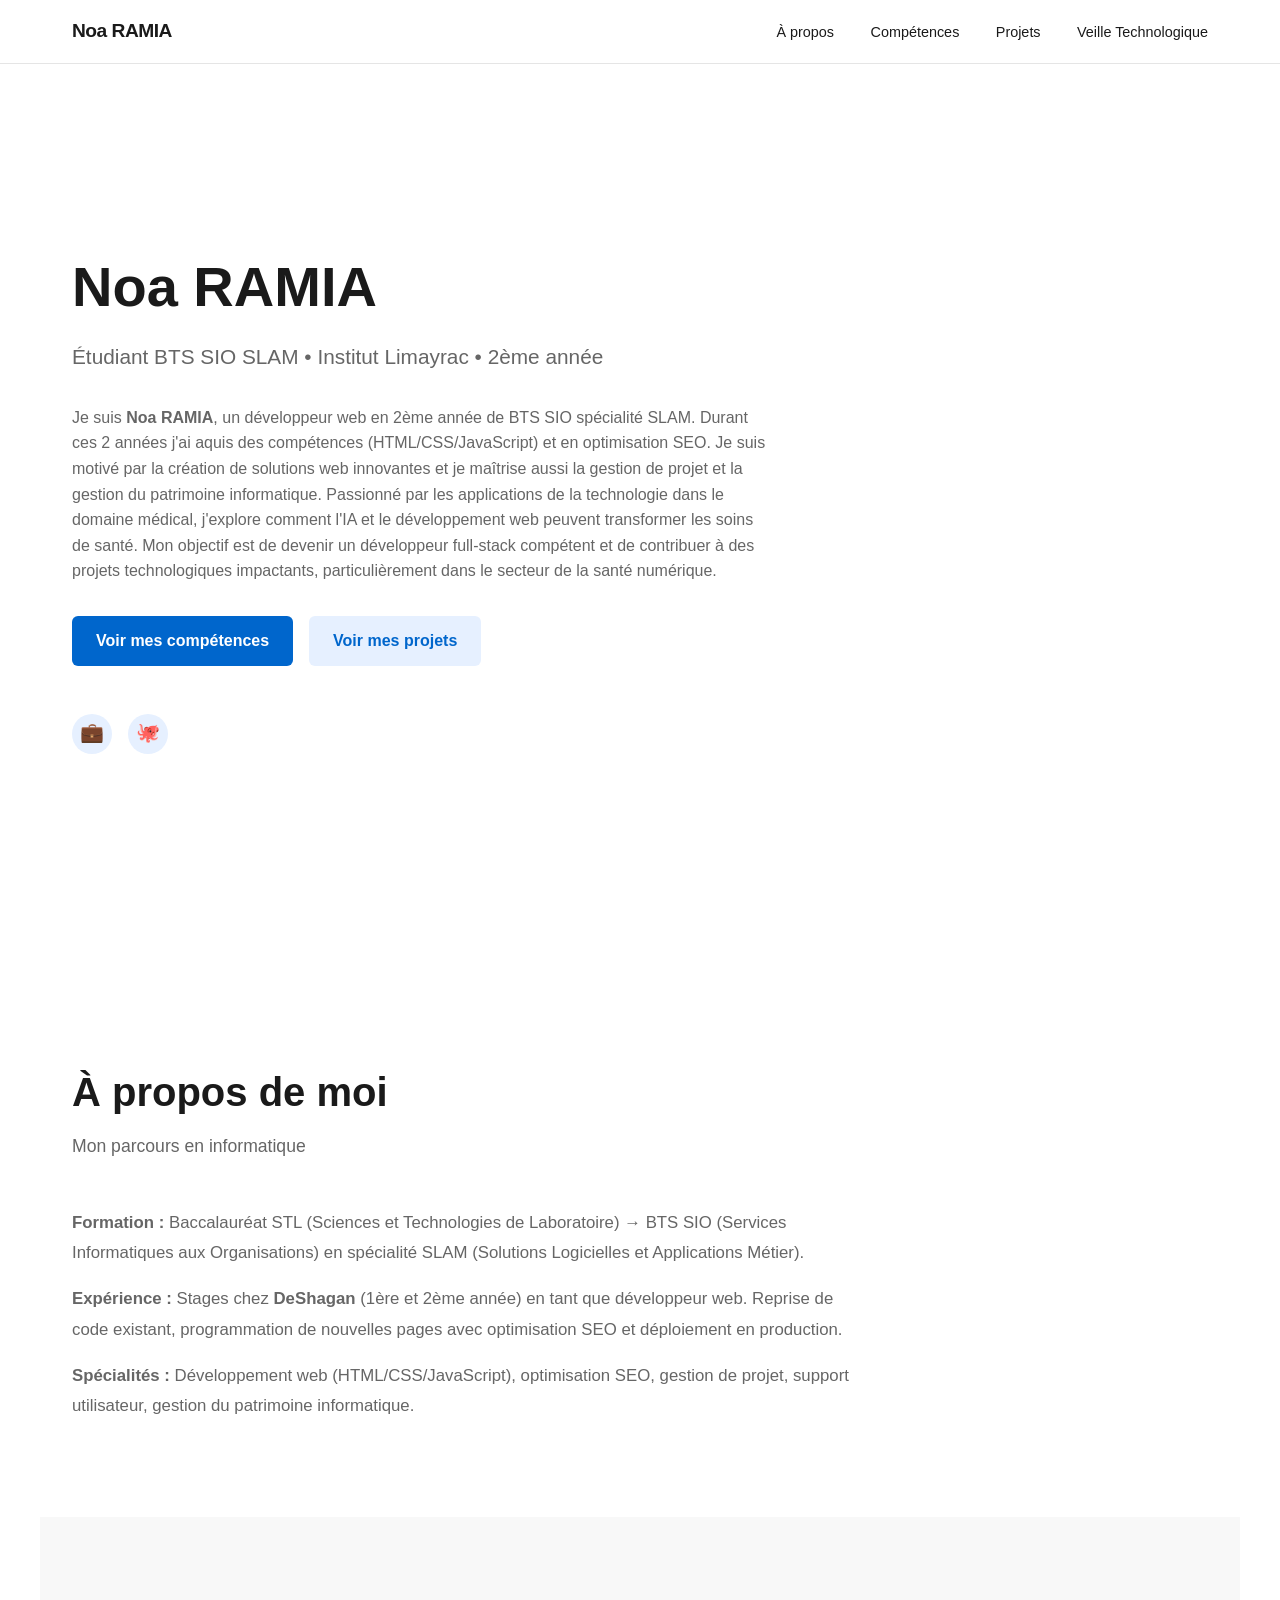
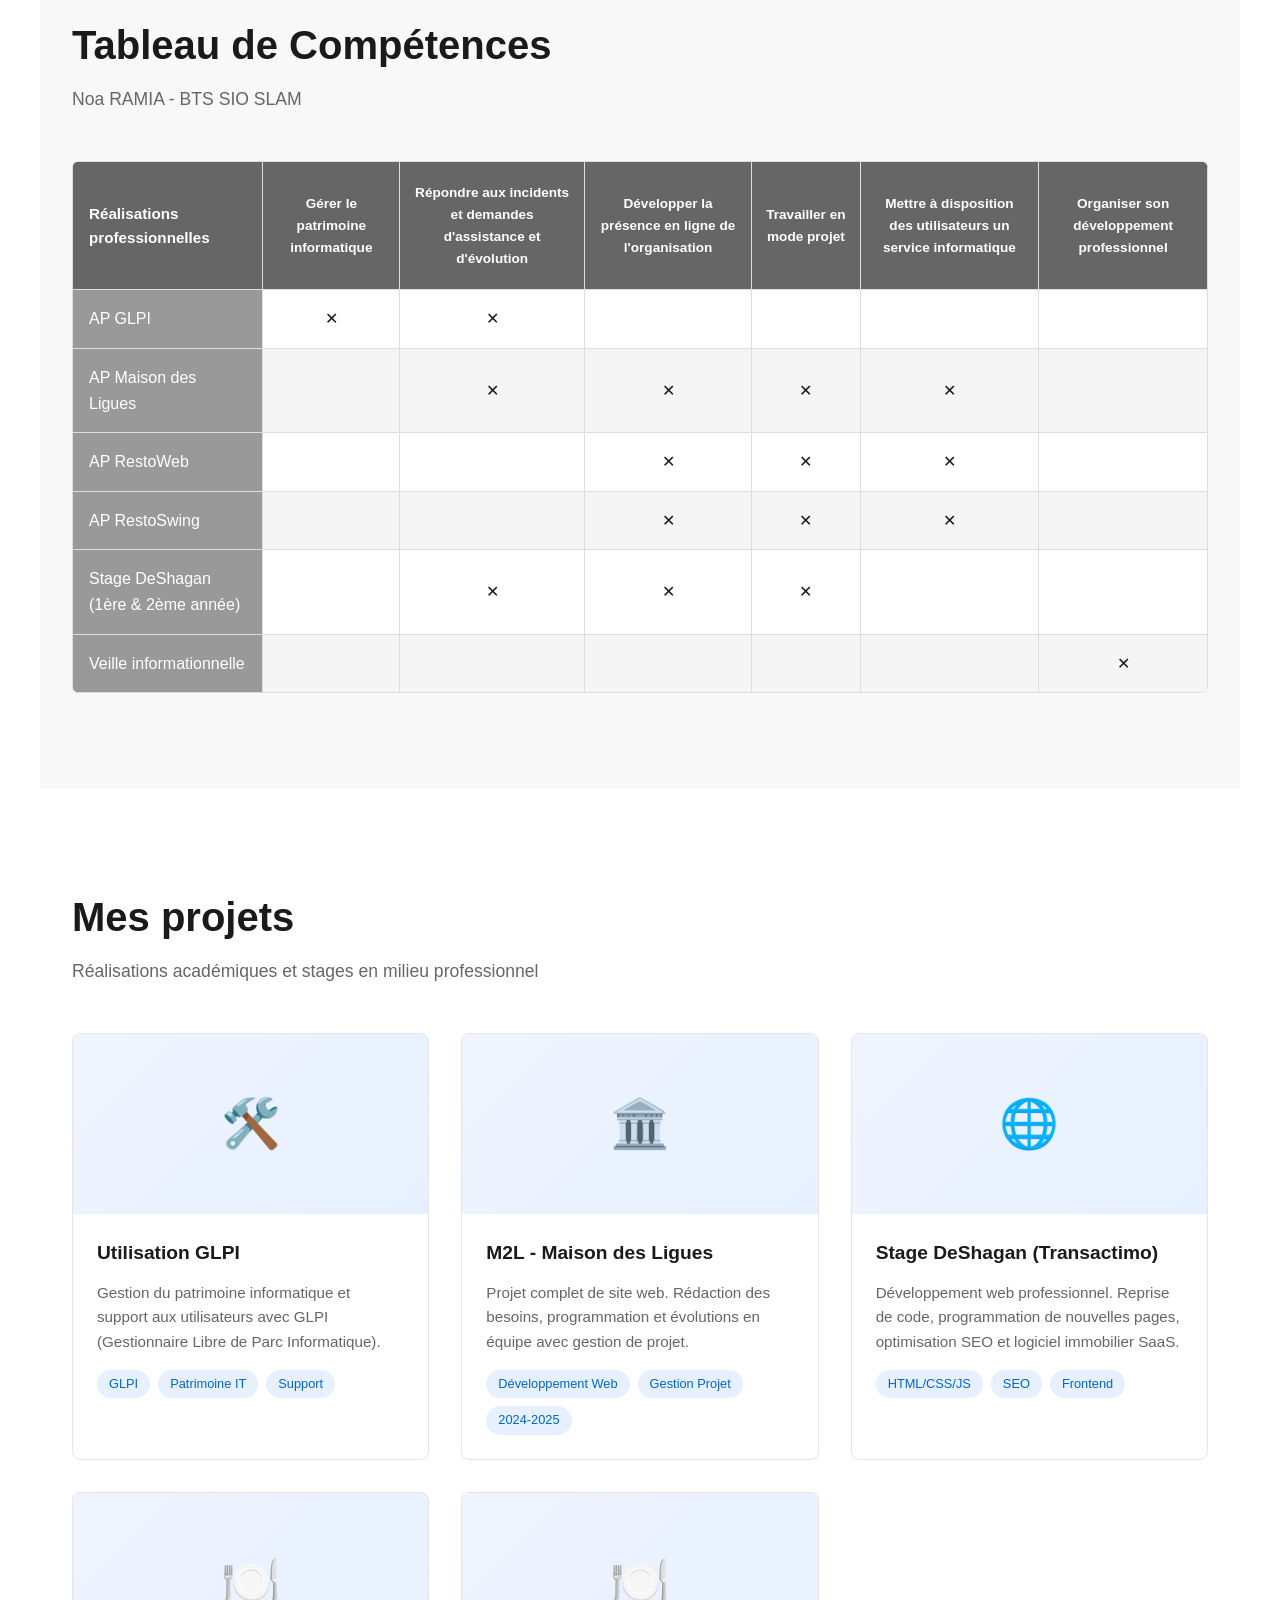
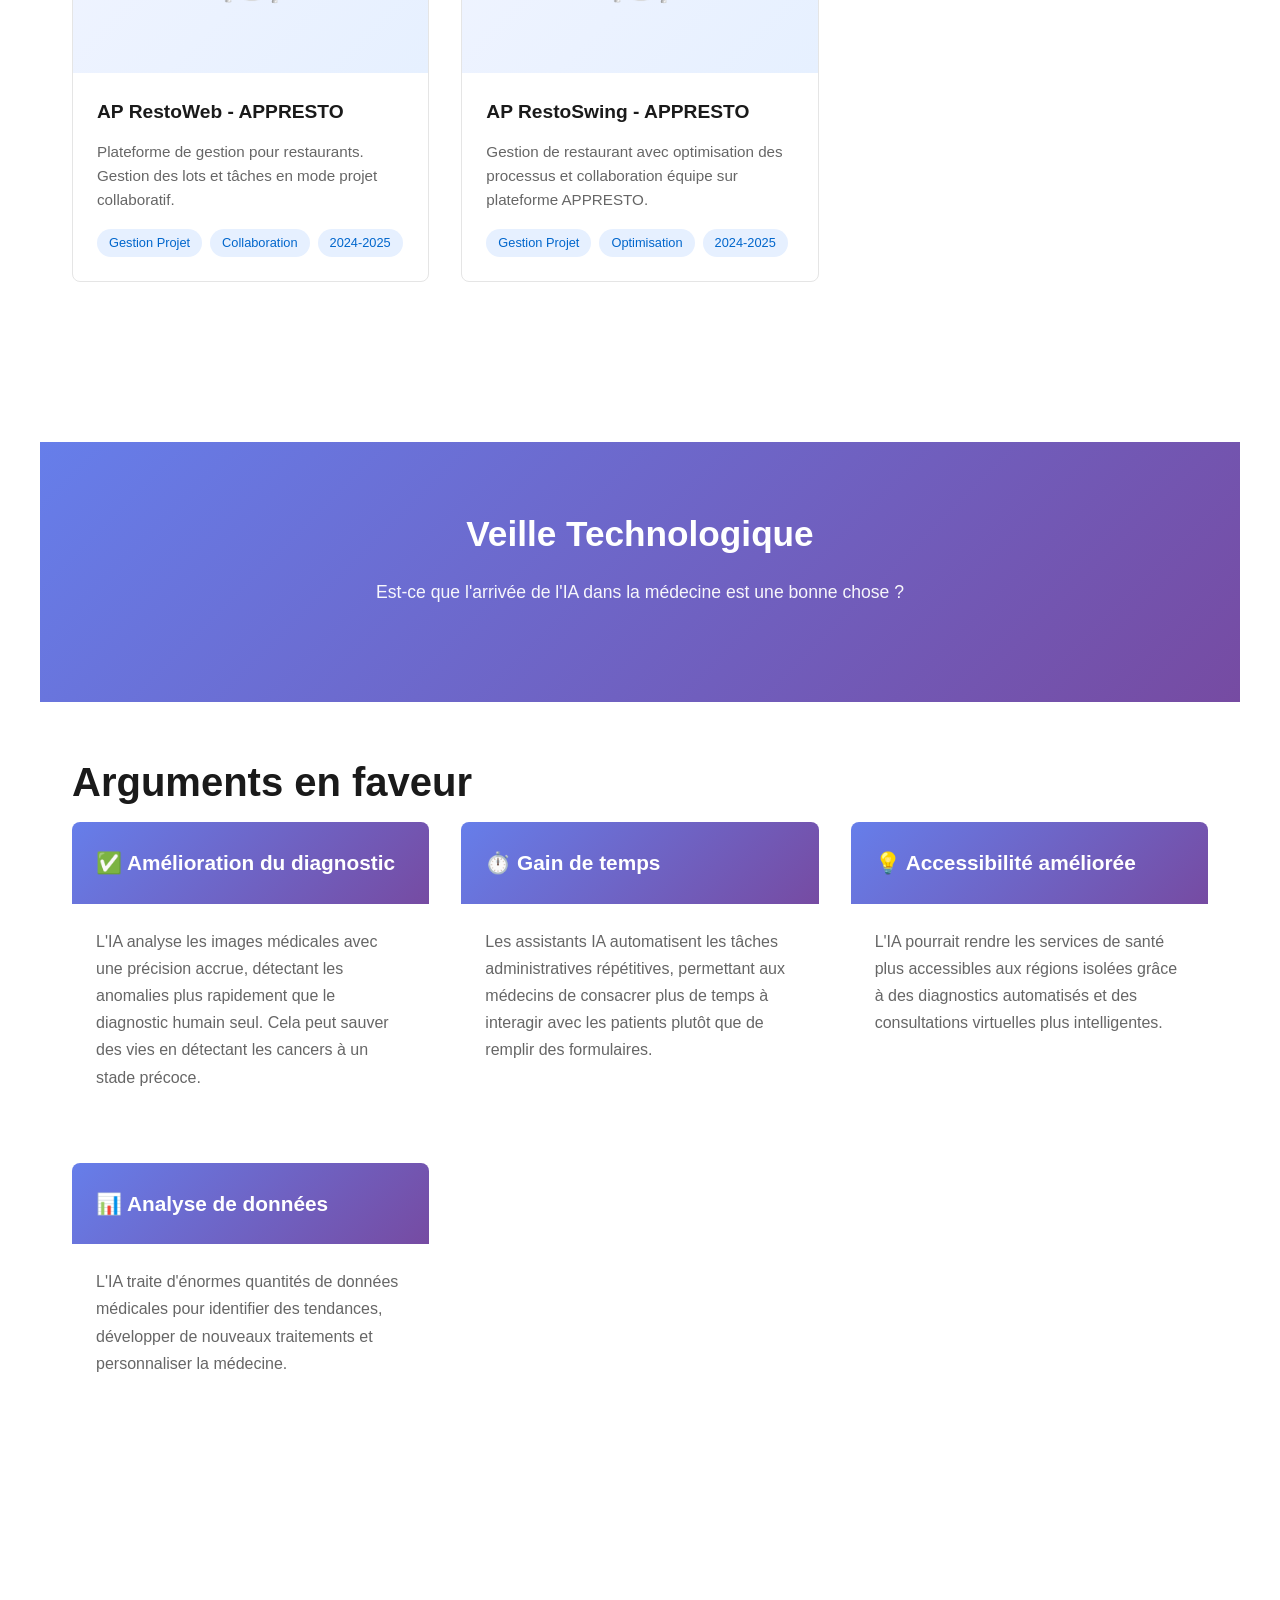
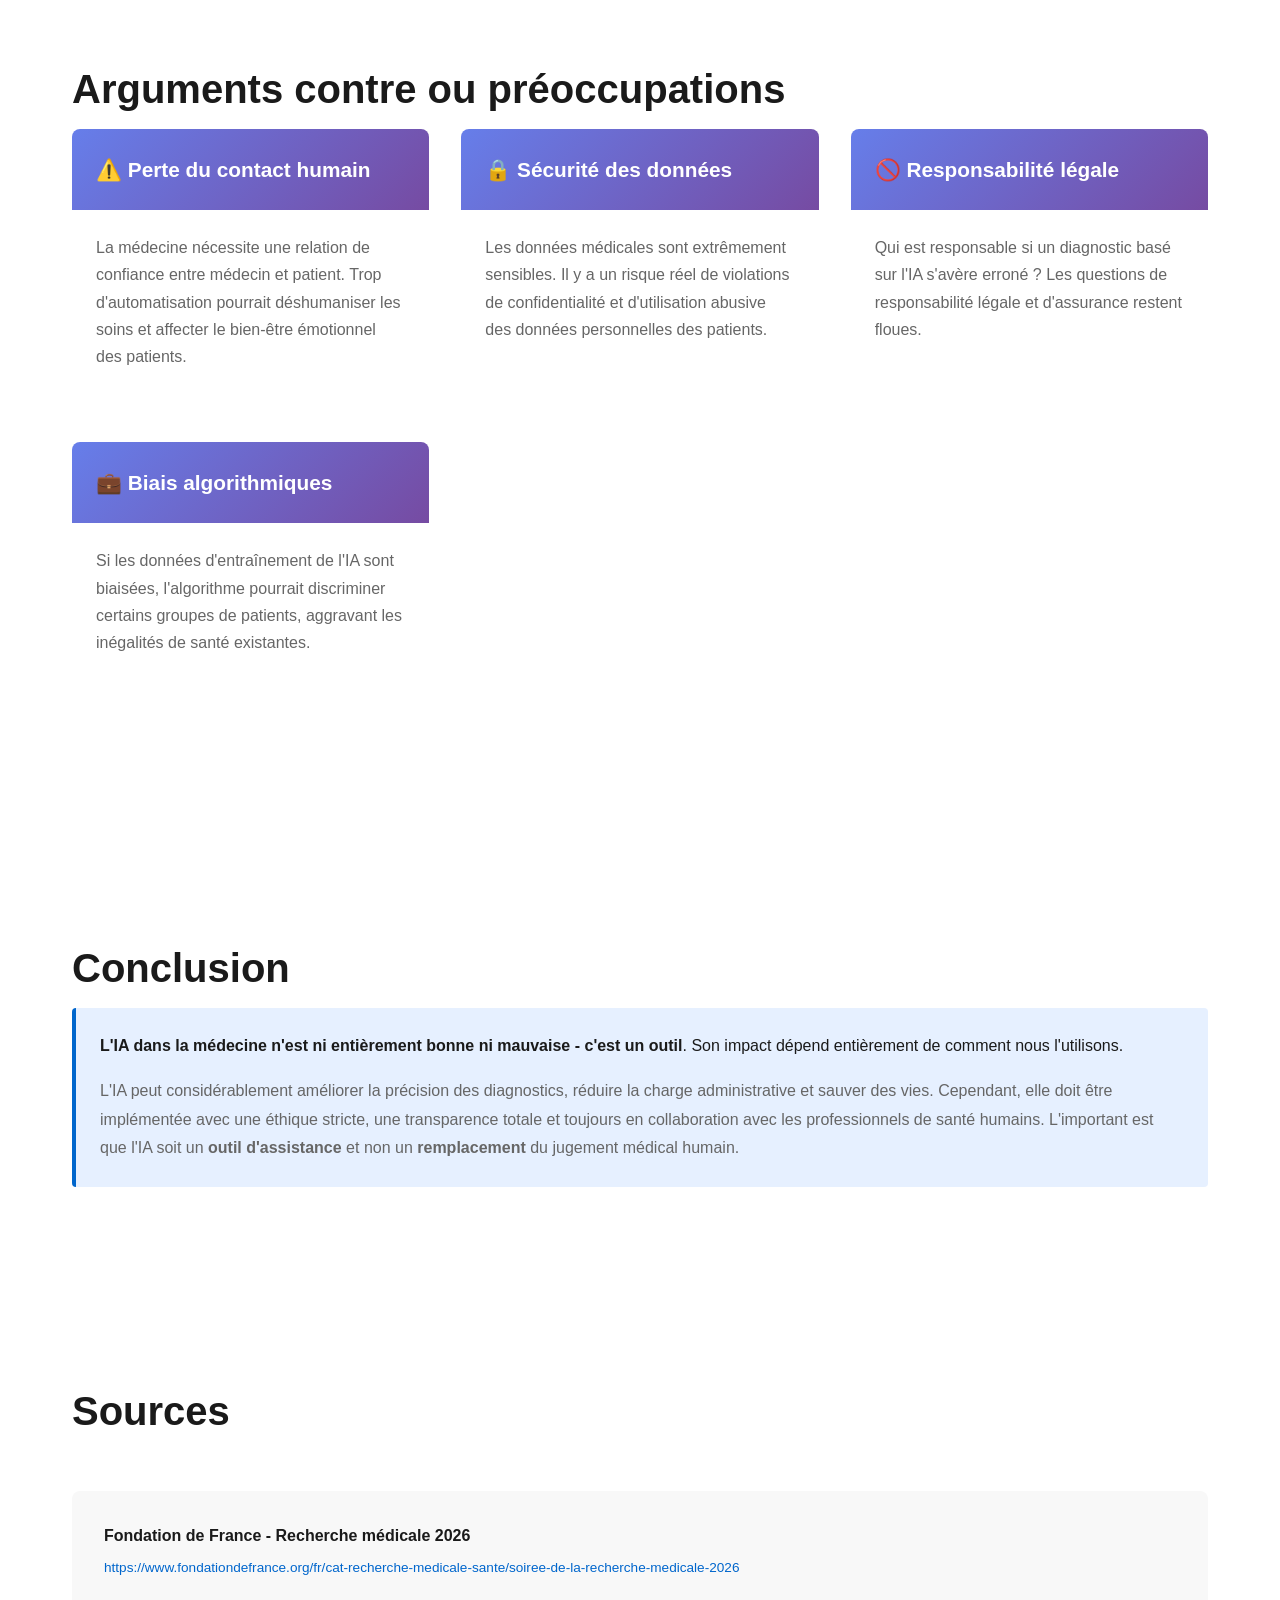
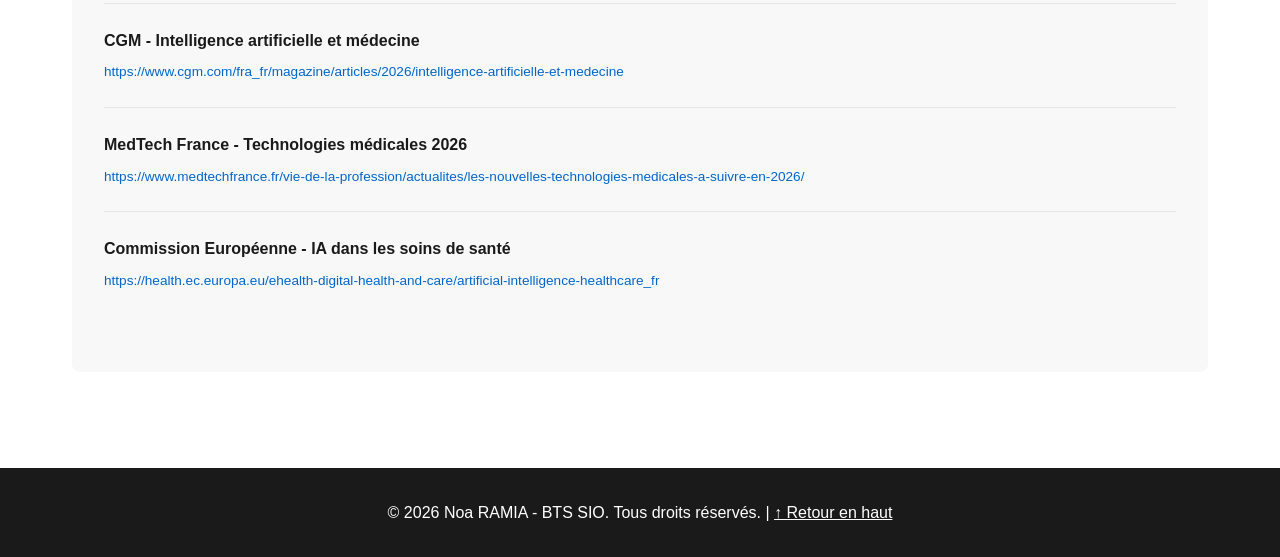
==== commit 434b1b37: "Rename Index.html to index.html" ====
--- a/index.html
+++ b/index.html
@@ -3,676 +3,1371 @@
 <head>
     <meta charset="UTF-8">
     <meta name="viewport" content="width=device-width, initial-scale=1.0">
-    <title>Noa Ramia — Portfolio BTS SIO</title>
-    <link href="style/style.css" rel="stylesheet">
-    <link rel="preconnect" href="https://fonts.googleapis.com">
-    <link href="https://fonts.googleapis.com/css2?family=Playfair+Display:ital,wght@0,400;0,600;1,400&family=DM+Sans:wght@300;400;500&display=swap" rel="stylesheet">
-
+    <title>Portfolio - Noa RAMIA - BTS SIO</title>
     <style>
-    /* ══════════════════════════════════════
-       TABLEAU DE SYNTHÈSE — styles inline
-       ══════════════════════════════════════ */
-
-    #synthese {
-        padding: 120px 6vw 100px;
-        background: #0a0a0a;
-        position: relative;
-        overflow: hidden;
-    }
-    #synthese::before {
-        content: '';
-        position: absolute;
-        top: -200px; right: -200px;
-        width: 600px; height: 600px;
-        background: radial-gradient(circle, rgba(180,150,100,0.04) 0%, transparent 70%);
-        pointer-events: none;
-    }
-    .synthese-inner { max-width: 1400px; margin: 0 auto; }
-
-    /* Header */
-    .synthese-header { margin-bottom: 60px; }
-    .synthese-header .section-label {
-        font-size: .72rem; letter-spacing: .18em; text-transform: uppercase;
-        color: rgba(180,150,100,.4); font-family: 'DM Sans', sans-serif;
-        font-weight: 500; margin-bottom: 18px; display: block;
-    }
-    .synthese-header h2 {
-        font-family: 'Playfair Display', serif;
-        font-size: clamp(2.2rem, 4vw, 3.4rem);
-        font-weight: 600; color: #f0ebe2; line-height: 1.15; margin: 0 0 18px;
-    }
-    .synthese-header p {
-        font-family: 'DM Sans', sans-serif; font-size: .95rem;
-        color: rgba(240,235,226,.45); max-width: 560px; line-height: 1.75;
-    }
-
-    /* Table scroll wrapper */
-    .table-scroll {
-        overflow-x: auto;
-        border-radius: 12px;
-        border: 1px solid rgba(180,150,100,.15);
-        box-shadow: 0 4px 60px rgba(0,0,0,.5);
-    }
-
-    /* Table base */
-    .synthese-table {
-        width: 100%; min-width: 1100px;
-        border-collapse: collapse;
-        font-family: 'DM Sans', sans-serif;
-        background: #111;
-    }
-
-    /* TH — realisation */
-    .th-realisation {
-        width: 240px; min-width: 220px;
-        background: #0d0d0d;
-        padding: 22px 20px;
-        text-align: left;
-        font-size: .72rem; letter-spacing: .12em; text-transform: uppercase;
-        color: rgba(180,150,100,.6); font-weight: 500;
-        border: 1px solid rgba(180,150,100,.12);
-        vertical-align: bottom;
-    }
-
-    /* TH — periode */
-    .th-periode { width: 110px; min-width: 100px; }
-
-    /* All TH cells */
-    .synthese-table thead tr th {
-        background: #0d0d0d; padding: 0;
-        vertical-align: bottom;
-        border: 1px solid rgba(180,150,100,.12);
-    }
-
-    /* Vertical text label inside TH */
-    .th-label {
-        display: block;
-        writing-mode: vertical-rl;
-        transform: rotate(180deg);
-        padding: 22px 14px 14px;
-        font-size: .72rem; font-weight: 500; letter-spacing: .04em;
-        color: rgba(240,235,226,.55); line-height: 1.4;
-        min-height: 160px;
-    }
-
-    /* Colored top border per block */
-    .col-infra .th-label  { border-top: 2px solid #6a8fa0; }
-    .col-dev   .th-label  { border-top: 2px solid #b49664; }
-    .col-cyber .th-label  { border-top: 2px solid #c07860; }
-    .col-proj  .th-label  { border-top: 2px solid #7a9070; }
-    .col-tests .th-label  { border-top: 2px solid #9080b0; }
-    .col-perso .th-label  { border-top: 2px solid #80a0a0; }
-
-    /* Section separator row */
-    .section-row td {
-        background: rgba(180,150,100,.06);
-        color: rgba(180,150,100,.8);
-        font-size: .72rem; font-weight: 500;
-        letter-spacing: .14em; text-transform: uppercase;
-        padding: 10px 20px;
-        border: 1px solid rgba(180,150,100,.12);
-        text-align: center;
-    }
-
-    /* Data rows */
-    .synthese-table tbody tr.data-row { transition: background .2s; }
-    .synthese-table tbody tr.data-row:hover { background: rgba(180,150,100,.04); }
-    .synthese-table tbody tr.data-row td {
-        border: 1px solid rgba(240,235,226,.06);
-        padding: 0; vertical-align: middle;
-    }
-
-    /* Realisation cell */
-    .td-realisation { padding: 20px !important; background: #0f0f0f; }
-    .td-realisation .proj-title {
-        font-size: .88rem; font-weight: 500; color: #f0ebe2;
-        margin-bottom: 5px; display: block;
-    }
-    .td-realisation .proj-docs {
-        font-size: .72rem; color: rgba(240,235,226,.35); line-height: 1.5;
-    }
-
-    /* Periode cell */
-    .td-periode { padding: 14px 12px !important; background: #0f0f0f; }
-    .periode-badge {
-        font-size: .68rem; color: rgba(240,235,226,.4);
-        text-align: center; display: block; line-height: 1.5;
-    }
-
-    /* Competence cell */
-    .td-comp { text-align: center; padding: 0 !important; min-width: 120px; }
-    .comp-check {
-        display: flex; flex-direction: column;
-        align-items: center; justify-content: center;
-        gap: 5px; padding: 14px 10px; height: 100%;
-    }
-
-    /* Dot indicators */
-    .dot {
-        width: 10px; height: 10px;
-        border-radius: 50%; display: inline-block;
-    }
-    .dot-full    { background: #b49664; box-shadow: 0 0 8px rgba(180,150,100,.45); }
-    .dot-partial { background: rgba(180,150,100,.25); border: 1px solid rgba(180,150,100,.5); }
-    .dot-none    { background: transparent; border: 1px solid rgba(240,235,226,.1); }
-
-    /* Sub-label inside comp cell */
-    .comp-sublabel {
-        font-size: .6rem; color: rgba(240,235,226,.3);
-        text-align: center; line-height: 1.3; max-width: 90px;
-    }
-
-    /* Legend */
-    .legend {
-        display: flex; gap: 28px; margin-top: 28px; flex-wrap: wrap;
-    }
-    .legend-item {
-        display: flex; align-items: center; gap: 8px;
-        font-size: .72rem; font-family: 'DM Sans', sans-serif;
-        color: rgba(240,235,226,.4); font-weight: 400;
-    }
-
-    /* Reveal (shared with rest of page) */
-    .reveal { opacity: 0; transform: translateY(28px); transition: opacity .7s ease, transform .7s ease; }
-    .reveal.visible { opacity: 1; transform: none; }
-    .reveal-delay-1 { transition-delay: .1s; }
-    .reveal-delay-2 { transition-delay: .2s; }
-    .reveal-delay-3 { transition-delay: .3s; }
+        * {
+            margin: 0;
+            padding: 0;
+            box-sizing: border-box;
+        }
+
+        :root {
+            --primary: #1a1a1a;
+            --secondary: #ffffff;
+            --accent: #0066cc;
+            --accent-light: #e6f0ff;
+            --text-light: #666666;
+            --border: #e5e5e5;
+            --bg-light: #f8f8f8;
+            --success: #10b981;
+        }
+
+        body {
+            font-family: -apple-system, BlinkMacSystemFont, 'Segoe UI', 'Helvetica Neue', sans-serif;
+            color: var(--primary);
+            background-color: var(--secondary);
+            line-height: 1.6;
+        }
+
+        /* ===== NAVIGATION ===== */
+        nav {
+            position: sticky;
+            top: 0;
+            background: rgba(255, 255, 255, 0.95);
+            backdrop-filter: blur(10px);
+            border-bottom: 1px solid var(--border);
+            z-index: 100;
+            padding: 1rem 0;
+        }
+
+        nav .container {
+            max-width: 1200px;
+            margin: 0 auto;
+            padding: 0 2rem;
+            display: flex;
+            justify-content: space-between;
+            align-items: center;
+        }
+
+        nav a {
+            text-decoration: none;
+            color: var(--primary);
+            font-size: 0.9rem;
+            margin-left: 2rem;
+            font-weight: 500;
+            transition: color 0.3s;
+        }
+
+        nav a:hover {
+            color: var(--accent);
+        }
+
+        .logo {
+            font-weight: 700;
+            font-size: 1.2rem;
+            letter-spacing: -0.5px;
+        }
+
+        /* ===== HERO ===== */
+        .hero {
+            min-height: 100vh;
+            display: flex;
+            flex-direction: column;
+            justify-content: center;
+            padding: 4rem 2rem 6rem;
+            max-width: 1200px;
+            margin: 0 auto;
+        }
+
+        .hero h1 {
+            font-size: 3.5rem;
+            margin-bottom: 0.5rem;
+            color: var(--primary);
+        }
+
+        .hero p {
+            font-size: 1.3rem;
+            color: var(--text-light);
+            margin-bottom: 2rem;
+            max-width: 600px;
+        }
+
+        .cta-buttons {
+            display: flex;
+            gap: 1rem;
+            margin-bottom: 3rem;
+            flex-wrap: wrap;
+        }
+
+        .cta-buttons a, .cta-buttons button {
+            padding: 0.75rem 1.5rem;
+            border-radius: 6px;
+            text-decoration: none;
+            font-weight: 600;
+            border: none;
+            cursor: pointer;
+            transition: all 0.3s;
+        }
+
+        .cta-primary {
+            background: var(--accent);
+            color: white;
+        }
+
+        .cta-primary:hover {
+            background: #0052a3;
+            transform: translateY(-2px);
+        }
+
+        .social-links {
+            display: flex;
+            gap: 1rem;
+            margin-top: 2rem;
+        }
+
+        .social-links a {
+            display: inline-flex;
+            align-items: center;
+            justify-content: center;
+            width: 40px;
+            height: 40px;
+            border-radius: 50%;
+            background: var(--accent-light);
+            color: var(--accent);
+            text-decoration: none;
+            font-size: 1.2rem;
+            transition: all 0.3s;
+        }
+
+        .social-links a:hover {
+            background: var(--accent);
+            color: white;
+        }
+
+        /* ===== SECTIONS ===== */
+        section {
+            padding: 6rem 2rem;
+            max-width: 1200px;
+            margin: 0 auto;
+        }
+
+        .section-title {
+            font-size: 2.5rem;
+            margin-bottom: 0.5rem;
+            color: var(--primary);
+        }
+
+        .section-subtitle {
+            font-size: 1.1rem;
+            color: var(--text-light);
+            margin-bottom: 3rem;
+        }
+
+        /* ===== ABOUT ===== */
+        .about-content {
+            font-size: 1.05rem;
+            line-height: 1.8;
+            color: var(--text-light);
+            max-width: 800px;
+        }
+
+        /* ===== COMPETENCES TABLE ===== */
+        .competences-section {
+            background: var(--bg-light);
+        }
+
+        table {
+            width: 100%;
+            border-collapse: collapse;
+            background: white;
+            border-radius: 8px;
+            overflow: hidden;
+            box-shadow: 0 2px 8px rgba(0,0,0,0.08);
+        }
+
+        thead tr {
+            background: #666;
+            color: white;
+        }
+
+        th {
+            padding: 1.25rem 0.75rem;
+            text-align: center;
+            font-weight: 600;
+            border: 1px solid #ddd;
+            font-size: 0.85rem;
+        }
+
+        th:first-child {
+            text-align: left;
+            padding: 1.25rem 1rem;
+            font-size: 0.95rem;
+        }
+
+        td {
+            padding: 1rem;
+            border: 1px solid #ddd;
+            text-align: center;
+        }
+
+        td:first-child {
+            text-align: left;
+            font-weight: 500;
+            background: #999;
+            color: white;
+        }
+
+        tbody tr:nth-child(odd) {
+            background: white;
+        }
+
+        tbody tr:nth-child(even) {
+            background: #f5f5f5;
+        }
+
+        /* ===== PROJECTS GRID ===== */
+        .projects-grid {
+            display: grid;
+            grid-template-columns: repeat(auto-fit, minmax(320px, 1fr));
+            gap: 2rem;
+        }
+
+        .project-card {
+            background: white;
+            border: 1px solid var(--border);
+            border-radius: 8px;
+            overflow: hidden;
+            cursor: pointer;
+            transition: all 0.3s;
+        }
+
+        .project-card:hover {
+            border-color: var(--accent);
+            box-shadow: 0 12px 24px rgba(0, 0, 0, 0.08);
+            transform: translateY(-4px);
+        }
+
+        .project-image {
+            width: 100%;
+            height: 180px;
+            background: linear-gradient(135deg, #f0f4ff 0%, #e6f0ff 100%);
+            display: flex;
+            align-items: center;
+            justify-content: center;
+            font-size: 3rem;
+        }
+
+        .project-content {
+            padding: 1.5rem;
+        }
+
+        .project-content h4 {
+            margin-bottom: 0.75rem;
+            color: var(--primary);
+            font-size: 1.2rem;
+        }
+
+        .project-content p {
+            color: var(--text-light);
+            font-size: 0.95rem;
+            margin-bottom: 1rem;
+            line-height: 1.6;
+        }
+
+        .project-tags {
+            display: flex;
+            flex-wrap: wrap;
+            gap: 0.5rem;
+        }
+
+        .tag {
+            display: inline-block;
+            padding: 0.25rem 0.75rem;
+            background: var(--accent-light);
+            color: var(--accent);
+            border-radius: 20px;
+            font-size: 0.8rem;
+            font-weight: 500;
+        }
+
+        /* ===== MODAL ===== */
+        .modal {
+            display: none;
+            position: fixed;
+            z-index: 200;
+            left: 0;
+            top: 0;
+            width: 100%;
+            height: 100%;
+            background-color: rgba(0, 0, 0, 0.6);
+            overflow-y: auto;
+        }
+
+        .modal.show {
+            display: block;
+            animation: fadeIn 0.3s;
+        }
+
+        .modal-content {
+            background-color: white;
+            margin: 5% auto;
+            padding: 2.5rem;
+            border-radius: 8px;
+            max-width: 750px;
+            animation: slideDown 0.3s;
+        }
+
+        .modal-close {
+            color: var(--text-light);
+            float: right;
+            font-size: 1.8rem;
+            font-weight: bold;
+            cursor: pointer;
+            transition: color 0.3s;
+            line-height: 1;
+        }
+
+        .modal-close:hover {
+            color: var(--accent);
+        }
+
+        .modal h2 {
+            margin-bottom: 2rem;
+            color: var(--primary);
+            margin-top: 1rem;
+            font-size: 1.8rem;
+        }
+
+        .modal-section {
+            margin-bottom: 2.5rem;
+        }
+
+        .modal-section h3 {
+            font-size: 1.2rem;
+            color: var(--accent);
+            margin-bottom: 1rem;
+            font-weight: 600;
+        }
+
+        .modal-section p {
+            color: var(--text-light);
+            line-height: 1.8;
+            margin-bottom: 1rem;
+        }
+
+        .competence-list {
+            display: flex;
+            flex-direction: column;
+            gap: 0.75rem;
+        }
+
+        .competence-item {
+            padding: 0.75rem 1rem;
+            background: var(--accent-light);
+            border-left: 4px solid var(--accent);
+            border-radius: 4px;
+            color: var(--primary);
+            font-weight: 500;
+        }
+
+        .proof-list {
+            list-style: none;
+            padding: 0;
+        }
+
+        .proof-item {
+            padding: 0.75rem 0;
+            padding-left: 2rem;
+            position: relative;
+            color: var(--text-light);
+        }
+
+        .proof-item:before {
+            content: "✓";
+            position: absolute;
+            left: 0;
+            color: var(--success);
+            font-weight: bold;
+        }
+
+        .proof-gallery {
+            margin-top: 1.5rem;
+        }
+
+        .gallery-grid {
+            display: grid;
+            grid-template-columns: repeat(auto-fit, minmax(200px, 1fr));
+            gap: 1rem;
+            margin-bottom: 1.5rem;
+        }
+
+        .gallery-item {
+            position: relative;
+            overflow: hidden;
+            border-radius: 6px;
+            cursor: pointer;
+        }
+
+        .gallery-item img {
+            width: 100%;
+            height: auto;
+            display: block;
+            transition: transform 0.3s;
+        }
+
+        .gallery-item:hover img {
+            transform: scale(1.05);
+        }
+
+        .gallery-overlay {
+            position: absolute;
+            top: 0;
+            left: 0;
+            right: 0;
+            bottom: 0;
+            background: rgba(0, 0, 0, 0.5);
+            display: flex;
+            align-items: center;
+            justify-content: center;
+            font-size: 1.5rem;
+            opacity: 0;
+            transition: opacity 0.3s;
+        }
+
+        .gallery-item:hover .gallery-overlay {
+            opacity: 1;
+        }
+
+        .github-link {
+            display: inline-block;
+            color: var(--accent);
+            text-decoration: none;
+            font-weight: 600;
+            padding: 0.75rem 1.5rem;
+            background: var(--accent-light);
+            border-radius: 6px;
+            transition: all 0.3s;
+        }
+
+        .github-link:hover {
+            background: var(--accent);
+            color: white;
+            transform: translateY(-2px);
+        }
+
+        /* ===== LIGHTBOX ===== */
+        .lightbox {
+            display: none;
+            position: fixed;
+            z-index: 300;
+            left: 0;
+            top: 0;
+            width: 100%;
+            height: 100%;
+            background-color: rgba(0, 0, 0, 0.9);
+        }
+
+        .lightbox.show {
+            display: flex;
+            align-items: center;
+            justify-content: center;
+            animation: fadeIn 0.3s;
+        }
+
+        .lightbox-content {
+            position: relative;
+            max-width: 90%;
+            max-height: 90vh;
+        }
+
+        .lightbox-image {
+            max-width: 100%;
+            max-height: 85vh;
+            border-radius: 4px;
+        }
+
+        .lightbox-close {
+            position: absolute;
+            top: -40px;
+            right: -40px;
+            color: white;
+            font-size: 2rem;
+            cursor: pointer;
+            transition: all 0.3s;
+        }
+
+        .lightbox-close:hover {
+            transform: scale(1.2);
+        }
+
+        .lightbox-nav {
+            position: absolute;
+            top: 50%;
+            transform: translateY(-50%);
+            color: white;
+            font-size: 2rem;
+            cursor: pointer;
+            padding: 1rem;
+            user-select: none;
+            transition: color 0.3s;
+        }
+
+        .lightbox-prev {
+            left: -50px;
+        }
+
+        .lightbox-next {
+            right: -50px;
+        }
+
+        .lightbox-nav:hover {
+            color: var(--accent);
+        }
+
+        .lightbox-counter {
+            color: white;
+            position: absolute;
+            bottom: -30px;
+            left: 50%;
+            transform: translateX(-50%);
+            font-size: 0.9rem;
+        }
+
+        /* Images cliquables dans les preuves */
+        .proof-gallery img {
+            cursor: pointer;
+            transition: transform 0.3s, box-shadow 0.3s;
+        }
+
+        .proof-gallery img:hover {
+            transform: scale(1.05);
+            box-shadow: 0 8px 16px rgba(0, 0, 0, 0.15);
+        }
+
+        /* ===== VEILLE TECHNO SECTION ===== */
+        .veille-section {
+            background: linear-gradient(135deg, #667eea 0%, #764ba2 100%);
+            color: white;
+            padding: 4rem 2rem;
+            text-align: center;
+            margin-top: 4rem;
+        }
+
+        .veille-section h2 {
+            font-size: 2.2rem;
+            margin-bottom: 1rem;
+            color: white;
+        }
+
+        .veille-section p {
+            font-size: 1.1rem;
+            opacity: 0.95;
+            max-width: 700px;
+            margin: 0 auto 2rem;
+        }
+
+        .stats-grid {
+            display: grid;
+            grid-template-columns: repeat(auto-fit, minmax(200px, 1fr));
+            gap: 1.5rem;
+            margin: 2rem 0;
+        }
+
+        .stat-card {
+            background: rgba(255, 255, 255, 0.1);
+            border: 1px solid rgba(255, 255, 255, 0.3);
+            border-radius: 8px;
+            padding: 2rem 1.5rem;
+            text-align: center;
+        }
+
+        .stat-number {
+            font-size: 2.5rem;
+            font-weight: 700;
+            margin-bottom: 0.5rem;
+        }
+
+        .stat-label {
+            font-size: 0.95rem;
+            opacity: 0.95;
+        }
+
+        .cards-grid {
+            display: grid;
+            grid-template-columns: repeat(auto-fit, minmax(300px, 1fr));
+            gap: 2rem;
+            margin-bottom: 3rem;
+        }
+
+        .theme-card {
+            background: white;
+            border-radius: 8px;
+            overflow: hidden;
+            transition: all 0.3s;
+            color: var(--primary);
+        }
+
+        .theme-card:hover {
+            box-shadow: 0 12px 24px rgba(0, 0, 0, 0.1);
+            transform: translateY(-6px);
+        }
+
+        .theme-card-header {
+            background: linear-gradient(135deg, #667eea 0%, #764ba2 100%);
+            color: white;
+            padding: 1.5rem;
+            font-size: 1.3rem;
+            font-weight: 600;
+        }
+
+        .theme-card-content {
+            padding: 1.5rem;
+        }
+
+        .theme-card-content p {
+            color: var(--text-light);
+            line-height: 1.7;
+            margin-bottom: 1rem;
+        }
+
+        .insights-list {
+            list-style: none;
+            padding: 0;
+        }
+
+        .insights-list li {
+            padding: 1rem 0;
+            padding-left: 2rem;
+            position: relative;
+            color: var(--text-light);
+            border-bottom: 1px solid var(--border);
+        }
+
+        .insights-list li:before {
+            content: "✓";
+            position: absolute;
+            left: 0;
+            color: var(--success);
+            font-weight: bold;
+            font-size: 1.2rem;
+        }
+
+        .insights-list li:last-child {
+            border-bottom: none;
+        }
+
+        .sources-section {
+            background: var(--bg-light);
+            border-radius: 8px;
+            padding: 2rem;
+            margin-top: 3rem;
+        }
+
+        .sources-section h3 {
+            margin-bottom: 1.5rem;
+            color: var(--primary);
+        }
+
+        .source-item {
+            margin-bottom: 1.5rem;
+            padding-bottom: 1.5rem;
+            border-bottom: 1px solid var(--border);
+        }
+
+        .source-item:last-child {
+            border-bottom: none;
+        }
+
+        .source-title {
+            font-weight: 600;
+            color: var(--primary);
+            margin-bottom: 0.5rem;
+        }
+
+        .source-url {
+            color: var(--accent);
+            word-break: break-all;
+            font-size: 0.85rem;
+        }
+
+        /* ===== FOOTER ===== */
+        footer {
+            background: var(--primary);
+            color: var(--secondary);
+            text-align: center;
+            padding: 2rem;
+        }
+
+        /* ===== ANIMATIONS ===== */
+        @keyframes fadeIn {
+            from { opacity: 0; }
+            to { opacity: 1; }
+        }
+
+        @keyframes slideDown {
+            from {
+                opacity: 0;
+                transform: translateY(-30px);
+            }
+            to {
+                opacity: 1;
+                transform: translateY(0);
+            }
+        }
+
+        /* ===== RESPONSIVE ===== */
+        @media (max-width: 768px) {
+            .hero h1 {
+                font-size: 2.2rem;
+            }
+            
+            .projects-grid {
+                grid-template-columns: 1fr;
+            }
+
+            .modal-content {
+                margin: 10% auto;
+                padding: 1.5rem;
+            }
+
+            .stats-grid {
+                grid-template-columns: repeat(2, 1fr);
+            }
+
+            .cards-grid {
+                grid-template-columns: 1fr;
+            }
+        }
     </style>
 </head>
-<body>
-
-<!-- ══ NAV ══ -->
-<nav>
-    <a href="#accueil" class="nav-logo">Noa Ramia</a>
-    <ul>
-        <li><a href="#apropos">Présentation</a></li>
-        <li><a href="#competences">Compétences</a></li>
-        <li><a href="#projets">Projets</a></li>
-        <li><a href="#synthese">Tableau de synthèse</a></li>
-        <li><a href="#veille">Veille</a></li>
-        <li><a href="#contact">Contact</a></li>
-    </ul>
-</nav>
-
-<!-- ══ HERO ══ -->
-<section id="accueil" class="hero">
-    <div class="hero-left">
-        <p class="hero-eyebrow">Portfolio · BTS SIO 2025</p>
-        <h1>Développeur<br><em>&amp; créateur</em><br>web</h1>
-        <p>Étudiant passionné en deuxième année de BTS SIO, actuellement stagiaire chez Deshagan Network. Je conçois des expériences numériques soignées et performantes.</p>
-        <a href="#projets" class="hero-cta">Voir mes réalisations</a>
-    </div>
-    <div class="hero-right">
-        <div class="hero-stat">
-            <div class="number">2</div>
-            <div class="label">Années de formation</div>
-        </div>
-        <div class="hero-divider"></div>
-        <div class="hero-stat">
-            <div class="number">3+</div>
-            <div class="label">Projets réalisés</div>
-        </div>
-        <div class="hero-divider"></div>
-        <div class="hero-stat">
-            <div class="number">BTS</div>
-            <div class="label">SIO · SLAM</div>
-        </div>
-    </div>
-</section>
-
-<!-- ══ ABOUT ══ -->
-<section id="apropos">
-    <div class="about-inner">
-        <div class="about-image-block reveal">
-            <div class="about-frame">
-                <div class="about-frame-placeholder">NR</div>
-            </div>
-            <div class="about-accent-box">
-                <span class="num">20</span>
-                <span class="txt">ans</span>
-            </div>
-        </div>
-        <div class="about-text">
-            <div class="section-label reveal">Présentation</div>
-            <h3 class="reveal reveal-delay-1">Noa Ramia</h3>
-            <p class="role reveal reveal-delay-1">Stagiaire · Deshagan Network</p>
-            <p class="reveal reveal-delay-2">Bonjour, je suis Noa Ramia, 20 ans, étudiant en deuxième année de BTS SIO à l'Institut Limayrac de Toulouse. Titulaire d'un bac STL, c'est pendant ce BTS que j'ai clairement identifié ma voie dans le développement web et la création numérique.</p>
-            <p class="reveal reveal-delay-2">Ce portfolio rassemble les réalisations et compétences acquises au cours de ces deux années de formation, entre projets académiques et expériences de stage.</p>
-            <p class="reveal reveal-delay-3">Curieux, rigoureux et passionné par les interfaces qui fonctionnent bien autant qu'elles sont belles.</p>
-        </div>
-    </div>
-</section>
-
-<!-- ══ SKILLS ══ -->
-<section id="competences">
-    <div class="skills-inner">
-        <div class="section-label reveal">Compétences</div>
-        <h2 class="section-title reveal reveal-delay-1">Ce que j'ai<br><em style="font-style:italic;font-family:'Playfair Display',serif;">appris et pratiqué</em></h2>
-        <div class="skills-grid">
-            <div class="skill-card reveal">
-                <div class="skill-num">01</div>
-                <h3>Développement web</h3>
-                <p>Conception et amélioration de sites web modernes, intégration front-end et back-end, optimisation de l'expérience utilisateur.</p>
-            </div>
-            <div class="skill-card reveal reveal-delay-1">
-                <div class="skill-num">02</div>
-                <h3>SEO &amp; Référencement</h3>
-                <p>Mise en place de stratégies de référencement naturel, audit SEO, optimisation des performances et du trafic organique.</p>
-            </div>
-            <div class="skill-card reveal reveal-delay-2">
-                <div class="skill-num">03</div>
-                <h3>Bases de données</h3>
-                <p>Conception et gestion de bases de données relationnelles, requêtes SQL, intégration avec PHP et applications web.</p>
-            </div>
-            <div class="skill-card reveal reveal-delay-3">
-                <div class="skill-num">04</div>
-                <h3>Debug &amp; Recette</h3>
-                <p>Identification et résolution de bugs, tests fonctionnels, rédaction de documentation technique et recette applicative.</p>
-            </div>
-        </div>
-    </div>
-</section>
-
-<!-- ══ PROJECTS ══ -->
-<section id="projets">
-    <div class="projects-inner">
-        <div class="section-label reveal">Réalisations</div>
-        <h2 class="section-title reveal reveal-delay-1">Preuves de<br><em>compétences</em></h2>
-        <div class="projects-list">
-            <a href="http://localhost/" class="project-item reveal">
-                <div class="project-num">01</div>
-                <div class="project-info">
-                    <h3>Site Transactimo</h3>
-                    <p>Participation au développement et à l'amélioration du site de Transactimo lors de mon stage — refonte de l'interface, optimisation des performances et du référencement.</p>
-                    <div class="project-tags-row">
-                        <span class="project-tag">HTML5</span>
-                        <span class="project-tag">CSS</span>
-                        <span class="project-tag">JavaScript</span>
-                        <span class="project-tag">SEO</span>
-                    </div>
-                </div>
-                <div class="project-arrow">↗</div>
-            </a>
-            <a href="http://localhost/projets/ExerciceCodage/M2L/Code/" class="project-item reveal">
-                <div class="project-num">02</div>
-                <div class="project-info">
-                    <h3>M2L — Maison des Ligues</h3>
-                    <p>Conception d'une FAQ interactive (AppFaq) pour les ligues sportives de la Maison des Ligues de Lorraine, améliorant l'interaction avec les visiteurs.</p>
-                    <div class="project-tags-row">
-                        <span class="project-tag">PHP</span>
-                        <span class="project-tag">JavaScript</span>
-                        <span class="project-tag">UX Design</span>
-                    </div>
-                </div>
-                <div class="project-arrow">↗</div>
-            </a>
-            <a href="http://localhost/projets/ExerciceCodage/RestoWeb/Site/" class="project-item reveal">
-                <div class="project-num">03</div>
-                <div class="project-info">
-                    <h3>RestoApp — Application de commande</h3>
-                    <p>Application web responsive permettant aux clients d'un restaurant de consulter le menu, passer commande et être notifiés à récupérer leur commande au comptoir.</p>
-                    <div class="project-tags-row">
-                        <span class="project-tag">PHP</span>
-                        <span class="project-tag">MySQL</span>
-                        <span class="project-tag">HTML/CSS</span>
-                        <span class="project-tag">Responsive</span>
-                    </div>
-                </div>
-                <div class="project-arrow">↗</div>
-            </a>
-        </div>
-    </div>
-</section>
-
-<!-- ══ TABLEAU DE SYNTHÈSE ══ -->
-<section id="synthese">
-    <div class="synthese-inner">
-
-        <div class="synthese-header">
-            <span class="section-label reveal">Tableau de synthèse</span>
-            <h2 class="reveal reveal-delay-1">Compétences<br><em style="font-style:italic;font-family:'Playfair Display',serif;">mises en œuvre</em></h2>
-            <p class="reveal reveal-delay-2">Cartographie des compétences BTS SIO — SLAM mobilisées à travers mes réalisations professionnelles et académiques.</p>
-        </div>
-
-        <div class="table-scroll reveal reveal-delay-2">
-            <table class="synthese-table">
+<body id="top">
+
+    <!-- NAVIGATION -->
+    <nav>
+        <div class="container">
+            <div class="logo">Noa RAMIA</div>
+            <div class="nav-links">
+                <a href="#about">À propos</a>
+                <a href="#competences">Compétences</a>
+                <a href="#projects">Projets</a>
+                <a href="#veille">Veille Technologique</a>
+                
+            </div>
+        </div>
+    </nav>
+
+    <!-- HERO -->
+    <section class="hero" id="top">
+        <div class="hero-content">
+            <h1>Noa RAMIA</h1>
+            <p>Étudiant BTS SIO SLAM • Institut Limayrac • 2ème année</p>
+            <p style="margin-top: 1rem; font-size: 1rem; max-width: 700px;">Je suis <strong>Noa RAMIA</strong>, un développeur web en 2ème année de BTS SIO spécialité SLAM. Durant ces 2 années j'ai aquis des compétences (HTML/CSS/JavaScript) et en optimisation SEO. Je suis motivé par la création de solutions web innovantes et je maîtrise aussi la gestion de projet et la gestion du patrimoine informatique. Passionné par les applications de la technologie dans le domaine médical, j'explore comment l'IA et le développement web peuvent transformer les soins de santé. Mon objectif est de devenir un développeur full-stack compétent et de contribuer à des projets technologiques impactants, particulièrement dans le secteur de la santé numérique.</p>
+            
+            <div class="cta-buttons">
+                <a href="#competences" class="cta-primary">Voir mes compétences</a>
+                <a href="#projects" class="cta-primary" style="background: var(--accent-light); color: var(--accent);">Voir mes projets</a>
+            </div>
+
+            <div class="social-links">
+                <a href="https://linkedin.com" target="_blank" title="LinkedIn">💼</a>
+                <a href="https://github.com/NoaRAMIA" target="_blank" title="GitHub">🐙</a>
+                
+            </div>
+        </div>
+    </section>
+
+    <!-- À PROPOS -->
+    <section class="about" id="about">
+        <h2 class="section-title">À propos de moi</h2>
+        <p class="section-subtitle">Mon parcours en informatique</p>
+        <div class="about-content">
+            <p><strong>Formation :</strong> Baccalauréat STL (Sciences et Technologies de Laboratoire) → BTS SIO (Services Informatiques aux Organisations) en spécialité SLAM (Solutions Logicielles et Applications Métier).</p>
+            <p style="margin-top: 1rem;"><strong>Expérience :</strong> Stages chez <strong>DeShagan</strong> (1ère et 2ème année) en tant que développeur web. Reprise de code existant, programmation de nouvelles pages avec optimisation SEO et déploiement en production.</p>
+            <p style="margin-top: 1rem;"><strong>Spécialités :</strong> Développement web (HTML/CSS/JavaScript), optimisation SEO, gestion de projet, support utilisateur, gestion du patrimoine informatique.</p>
+        </div>
+    </section>
+
+    <!-- TABLEAU DE COMPÉTENCES -->
+    <section id="competences" class="competences-section">
+        <h2 class="section-title">Tableau de Compétences</h2>
+        <p class="section-subtitle">Noa RAMIA - BTS SIO SLAM</p>
+        
+        <div style="overflow-x: auto; margin-top: 2rem;">
+            <table>
                 <thead>
                     <tr>
-                        <th class="th-realisation">
-                            Réalisations professionnelles<br>
-                            <small style="opacity:.5;font-weight:400;">(intitulé &amp; documents associés)</small>
-                        </th>
-                        <th class="th-periode">
-                            <span class="th-label">Période (JJ/MM/AA)</span>
-                        </th>
-                        <th class="col-infra">
-                            <span class="th-label">Recenser &amp; identifier les ressources numériques · Exploiter les ressources · Mettre en place les niveaux d'habilitation · Vérifier la continuité d'un service · Gérer des sauvegardes · Vérifier le respect des règles d'utilisation</span>
-                        </th>
-                        <th class="col-dev">
-                            <span class="th-label">Collecter, suivre et orienter des demandes · Traiter des demandes réseau et système, applicatifs · Traiter des demandes concernant les applications</span>
-                        </th>
-                        <th class="col-cyber">
-                            <span class="th-label">Participer à la valorisation de l'image de l'organisation sur les médias numériques · Recenser les enjeux économiques · Référencer les services en ligne · Participer à l'évolution d'un site Web</span>
-                        </th>
-                        <th class="col-proj">
-                            <span class="th-label">Analyser les objectifs et les modalités d'organisation d'un projet · Planifier les activités · Évaluer les indicateurs de suivi d'un projet et analyser les écarts</span>
-                        </th>
-                        <th class="col-tests">
-                            <span class="th-label">Réaliser les tests d'intégration et d'acceptation d'un service · Déployer un service · Accompagner les utilisateurs dans la mise en place d'un service</span>
-                        </th>
-                        <th class="col-perso">
-                            <span class="th-label">Mettre en place son environnement d'apprentissage personnel · Mettre en œuvre son identité professionnelle · Gérer son identité professionnelle · Développer son projet professionnel</span>
-                        </th>
+                        <th>Réalisations professionnelles</th>
+                        <th>Gérer le patrimoine informatique</th>
+                        <th>Répondre aux incidents et demandes d'assistance et d'évolution</th>
+                        <th>Développer la présence en ligne de l'organisation</th>
+                        <th>Travailler en mode projet</th>
+                        <th>Mettre à disposition des utilisateurs un service informatique</th>
+                        <th>Organiser son développement professionnel</th>
                     </tr>
                 </thead>
                 <tbody>
-
-                    <!-- ─ Section formation ─ -->
-                    <tr class="section-row">
-                        <td colspan="9">Réalisation en cours de formation</td>
+                    <tr>
+                        <td>AP GLPI</td>
+                        <td>✕</td>
+                        <td>✕</td>
+                        <td></td>
+                        <td></td>
+                        <td></td>
+                        <td></td>
                     </tr>
-
-                    <!-- Projet 1 : M2L -->
-                    <tr class="data-row">
-                        <td class="td-realisation">
-                            <span class="proj-title">M2L — Maison des Ligues (AppFaq)</span>
-                            <span class="proj-docs">Cahier des charges · Maquette · Code source PHP/JS · Documentation technique</span>
-                        </td>
-                        <td class="td-periode"><span class="periode-badge">09/2023<br>→<br>12/2023</span></td>
-                        <td class="td-comp"><div class="comp-check"><span class="dot dot-none"></span></div></td>
-                        <td class="td-comp">
-                            <div class="comp-check">
-                                <span class="dot dot-partial"></span>
-                                <span class="comp-sublabel">Traitement demandes applicatives</span>
-                            </div>
-                        </td>
-                        <td class="td-comp">
-                            <div class="comp-check">
-                                <span class="dot dot-full"></span>
-                                <span class="comp-sublabel">Évolution d'un site Web, UX</span>
-                            </div>
-                        </td>
-                        <td class="td-comp">
-                            <div class="comp-check">
-                                <span class="dot dot-partial"></span>
-                                <span class="comp-sublabel">Analyse des besoins, planification</span>
-                            </div>
-                        </td>
-                        <td class="td-comp">
-                            <div class="comp-check">
-                                <span class="dot dot-full"></span>
-                                <span class="comp-sublabel">Tests fonctionnels, déploiement local</span>
-                            </div>
-                        </td>
-                        <td class="td-comp">
-                            <div class="comp-check">
-                                <span class="dot dot-partial"></span>
-                                <span class="comp-sublabel">Documentation &amp; portfolio</span>
-                            </div>
-                        </td>
+                    <tr>
+                        <td>AP Maison des Ligues</td>
+                        <td></td>
+                        <td>✕</td>
+                        <td>✕</td>
+                        <td>✕</td>
+                        <td>✕</td>
+                        <td></td>
                     </tr>
-
-                    <!-- Projet 2 : RestoApp -->
-                    <tr class="data-row">
-                        <td class="td-realisation">
-                            <span class="proj-title">RestoApp — Application de commande restaurant</span>
-                            <span class="proj-docs">MCD · Scripts SQL · Code source PHP/MySQL · Rapport de tests</span>
-                        </td>
-                        <td class="td-periode"><span class="periode-badge">01/2024<br>→<br>04/2024</span></td>
-                        <td class="td-comp">
-                            <div class="comp-check">
-                                <span class="dot dot-partial"></span>
-                                <span class="comp-sublabel">Gestion base de données MySQL</span>
-                            </div>
-                        </td>
-                        <td class="td-comp">
-                            <div class="comp-check">
-                                <span class="dot dot-full"></span>
-                                <span class="comp-sublabel">Développement applicatif complet</span>
-                            </div>
-                        </td>
-                        <td class="td-comp">
-                            <div class="comp-check">
-                                <span class="dot dot-partial"></span>
-                                <span class="comp-sublabel">Interface responsive, UX</span>
-                            </div>
-                        </td>
-                        <td class="td-comp">
-                            <div class="comp-check">
-                                <span class="dot dot-full"></span>
-                                <span class="comp-sublabel">Analyse, conception, planification</span>
-                            </div>
-                        </td>
-                        <td class="td-comp">
-                            <div class="comp-check">
-                                <span class="dot dot-full"></span>
-                                <span class="comp-sublabel">Tests fonctionnels, recette</span>
-                            </div>
-                        </td>
-                        <td class="td-comp">
-                            <div class="comp-check">
-                                <span class="dot dot-partial"></span>
-                                <span class="comp-sublabel">Valorisation dans le portfolio</span>
-                            </div>
-                        </td>
+                    <tr>
+                        <td>AP RestoWeb</td>
+                        <td></td>
+                        <td></td>
+                        <td>✕</td>
+                        <td>✕</td>
+                        <td>✕</td>
+                        <td></td>
                     </tr>
-
-                    <!-- Projet 3 : Veille -->
-                    <tr class="data-row">
-                        <td class="td-realisation">
-                            <span class="proj-title">Veille technologique — Médecine &amp; technologie</span>
-                            <span class="proj-docs">Synthèse de veille · Sources bibliographiques · Section portfolio dédiée</span>
-                        </td>
-                        <td class="td-periode"><span class="periode-badge">09/2024<br>→<br>03/2025</span></td>
-                        <td class="td-comp"><div class="comp-check"><span class="dot dot-none"></span></div></td>
-                        <td class="td-comp"><div class="comp-check"><span class="dot dot-none"></span></div></td>
-                        <td class="td-comp">
-                            <div class="comp-check">
-                                <span class="dot dot-full"></span>
-                                <span class="comp-sublabel">Analyse d'enjeux économiques &amp; numériques</span>
-                            </div>
-                        </td>
-                        <td class="td-comp"><div class="comp-check"><span class="dot dot-none"></span></div></td>
-                        <td class="td-comp"><div class="comp-check"><span class="dot dot-none"></span></div></td>
-                        <td class="td-comp">
-                            <div class="comp-check">
-                                <span class="dot dot-full"></span>
-                                <span class="comp-sublabel">Développement du projet professionnel</span>
-                            </div>
-                        </td>
+                    <tr>
+                        <td>AP RestoSwing</td>
+                        <td></td>
+                        <td></td>
+                        <td>✕</td>
+                        <td>✕</td>
+                        <td>✕</td>
+                        <td></td>
                     </tr>
-
-                    <!-- ─ Section stage ─ -->
-                    <tr class="section-row">
-                        <td colspan="9">Réalisation en milieu professionnel — Stage Deshagan Network</td>
+                    <tr>
+                        <td>Stage DeShagan (1ère & 2ème année)</td>
+                        <td></td>
+                        <td>✕</td>
+                        <td>✕</td>
+                        <td>✕</td>
+                        <td></td>
+                        <td></td>
                     </tr>
-
-                    <!-- Projet 4 : Transactimo -->
-                    <tr class="data-row">
-                        <td class="td-realisation">
-                            <span class="proj-title">Site Transactimo — Refonte &amp; optimisation SEO</span>
-                            <span class="proj-docs">Rapport de stage · Audit SEO · Code source HTML/CSS/JS · Captures avant/après</span>
-                        </td>
-                        <td class="td-periode"><span class="periode-badge">01/2025<br>→<br>03/2025</span></td>
-                        <td class="td-comp">
-                            <div class="comp-check">
-                                <span class="dot dot-partial"></span>
-                                <span class="comp-sublabel">Ressources numériques, hébergement</span>
-                            </div>
-                        </td>
-                        <td class="td-comp">
-                            <div class="comp-check">
-                                <span class="dot dot-partial"></span>
-                                <span class="comp-sublabel">Suivi &amp; traitement des demandes client</span>
-                            </div>
-                        </td>
-                        <td class="td-comp">
-                            <div class="comp-check">
-                                <span class="dot dot-full"></span>
-                                <span class="comp-sublabel">SEO, image en ligne, référencement</span>
-                            </div>
-                        </td>
-                        <td class="td-comp">
-                            <div class="comp-check">
-                                <span class="dot dot-full"></span>
-                                <span class="comp-sublabel">Planification, indicateurs de perf.</span>
-                            </div>
-                        </td>
-                        <td class="td-comp">
-                            <div class="comp-check">
-                                <span class="dot dot-full"></span>
-                                <span class="comp-sublabel">Tests d'intégration, déploiement prod</span>
-                            </div>
-                        </td>
-                        <td class="td-comp">
-                            <div class="comp-check">
-                                <span class="dot dot-full"></span>
-                                <span class="comp-sublabel">Environnement pro, identité numérique</span>
-                            </div>
-                        </td>
+                    <tr>
+                        <td>Veille informationnelle</td>
+                        <td></td>
+                        <td></td>
+                        <td></td>
+                        <td></td>
+                        <td></td>
+                        <td>✕</td>
                     </tr>
-
-                    <!-- Projet 5 : Portfolio -->
-                    <tr class="data-row">
-                        <td class="td-realisation">
-                            <span class="proj-title">Portfolio BTS SIO — Conception &amp; développement</span>
-                            <span class="proj-docs">Maquette Figma · Code source HTML/CSS/JS · Hébergement localhost</span>
-                        </td>
-                        <td class="td-periode"><span class="periode-badge">02/2025<br>→<br>03/2025</span></td>
-                        <td class="td-comp"><div class="comp-check"><span class="dot dot-none"></span></div></td>
-                        <td class="td-comp">
-                            <div class="comp-check">
-                                <span class="dot dot-partial"></span>
-                                <span class="comp-sublabel">Développement front-end complet</span>
-                            </div>
-                        </td>
-                        <td class="td-comp">
-                            <div class="comp-check">
-                                <span class="dot dot-full"></span>
-                                <span class="comp-sublabel">Valorisation image &amp; identité en ligne</span>
-                            </div>
-                        </td>
-                        <td class="td-comp">
-                            <div class="comp-check">
-                                <span class="dot dot-partial"></span>
-                                <span class="comp-sublabel">Organisation du projet personnel</span>
-                            </div>
-                        </td>
-                        <td class="td-comp">
-                            <div class="comp-check">
-                                <span class="dot dot-partial"></span>
-                                <span class="comp-sublabel">Tests cross-browser, déploiement</span>
-                            </div>
-                        </td>
-                        <td class="td-comp">
-                            <div class="comp-check">
-                                <span class="dot dot-full"></span>
-                                <span class="comp-sublabel">Projet professionnel &amp; identité SIO</span>
-                            </div>
-                        </td>
-                    </tr>
-
                 </tbody>
             </table>
         </div>
-
-        <!-- Légende -->
-        <div class="legend reveal">
-            <div class="legend-item"><span class="dot dot-full"></span>Compétence pleinement mobilisée</div>
-            <div class="legend-item"><span class="dot dot-partial"></span>Compétence partiellement mobilisée</div>
-            <div class="legend-item"><span class="dot dot-none"></span>Non mobilisée sur ce projet</div>
-        </div>
-
+    </section>
+
+    <!-- PROJETS -->
+    <section class="projects" id="projects">
+        <h2 class="section-title">Mes projets</h2>
+        <p class="section-subtitle">Réalisations académiques et stages en milieu professionnel</p>
+        
+        <div class="projects-grid">
+            <div class="project-card" onclick="openModal('glpiModal')">
+                <div class="project-image">🛠️</div>
+                <div class="project-content">
+                    <h4>Utilisation GLPI</h4>
+                    <p>Gestion du patrimoine informatique et support aux utilisateurs avec GLPI (Gestionnaire Libre de Parc Informatique).</p>
+                    <div class="project-tags">
+                        <span class="tag">GLPI</span>
+                        <span class="tag">Patrimoine IT</span>
+                        <span class="tag">Support</span>
+                    </div>
+                </div>
+            </div>
+
+            <div class="project-card" onclick="openModal('m2lModal')">
+                <div class="project-image">🏛️</div>
+                <div class="project-content">
+                    <h4>M2L - Maison des Ligues</h4>
+                    <p>Projet complet de site web. Rédaction des besoins, programmation et évolutions en équipe avec gestion de projet.</p>
+                    <div class="project-tags">
+                        <span class="tag">Développement Web</span>
+                        <span class="tag">Gestion Projet</span>
+                        <span class="tag">2024-2025</span>
+                    </div>
+                </div>
+            </div>
+
+            <div class="project-card" onclick="openModal('deshaganModal')">
+                <div class="project-image">🌐</div>
+                <div class="project-content">
+                    <h4>Stage DeShagan (Transactimo)</h4>
+                    <p>Développement web professionnel. Reprise de code, programmation de nouvelles pages, optimisation SEO et logiciel immobilier SaaS.</p>
+                    <div class="project-tags">
+                        <span class="tag">HTML/CSS/JS</span>
+                        <span class="tag">SEO</span>
+                        <span class="tag">Frontend</span>
+                    </div>
+                </div>
+            </div>
+
+            <div class="project-card" onclick="openModal('restowebModal')">
+                <div class="project-image">🍽️</div>
+                <div class="project-content">
+                    <h4>AP RestoWeb - APPRESTO</h4>
+                    <p>Plateforme de gestion pour restaurants. Gestion des lots et tâches en mode projet collaboratif.</p>
+                    <div class="project-tags">
+                        <span class="tag">Gestion Projet</span>
+                        <span class="tag">Collaboration</span>
+                        <span class="tag">2024-2025</span>
+                    </div>
+                </div>
+            </div>
+
+            <div class="project-card" onclick="openModal('restoswingModal')">
+                <div class="project-image">🍽️</div>
+                <div class="project-content">
+                    <h4>AP RestoSwing - APPRESTO</h4>
+                    <p>Gestion de restaurant avec optimisation des processus et collaboration équipe sur plateforme APPRESTO.</p>
+                    <div class="project-tags">
+                        <span class="tag">Gestion Projet</span>
+                        <span class="tag">Optimisation</span>
+                        <span class="tag">2024-2025</span>
+                    </div>
+                </div>
+            </div>
+        </div>
+    </section>
+
+    <!-- MODALES PROJETS -->
+    <div id="glpiModal" class="modal" onclick="closeModal(event)">
+        <div class="modal-content" onclick="event.stopPropagation()">
+            <span class="modal-close" onclick="closeModal()">&times;</span>
+            <h2>🛠️ Utilisation GLPI</h2>
+            <div class="modal-section">
+                <h3>Objectif du projet</h3>
+                <p>GLPI (Gestionnaire Libre de Parc Informatique) est une application web open-source de gestion du patrimoine informatique. L'objectif est de maîtriser la gestion des inventaires matériel/logiciel, la création et le suivi des tickets de support, ainsi que la gestion des utilisateurs et des droits d'accès pour une meilleure organisation du parc informatique.</p>
+            </div>
+            <div class="modal-section">
+                <h3>Compétences du tableau BTS SIO</h3>
+                <div class="competence-list">
+                    <div class="competence-item">✓ Gérer le patrimoine informatique</div>
+                    <div class="competence-item">✓ Répondre aux incidents et demandes d'assistance et d'évolution</div>
+                </div>
+            </div>
+            <div class="modal-section">
+                <h3>Preuves de la réalisation</h3>
+                <ul class="proof-list">
+                    <li class="proof-item">Configuration des inventaires matériel/logiciel</li>
+                    <li class="proof-item">Création et suivi des tickets de support</li>
+                    <li class="proof-item">Gestion des utilisateurs et des permissions</li>
+                    <li class="proof-item">Documentation des procédures</li>
+                </ul>
+                <div class="proof-gallery" style="margin-top: 2rem;">
+                    <p style="font-weight: 600; color: var(--primary); margin-bottom: 1rem;">📸 Dashboard GLPI</p>
+                    <div style="border-radius: 6px; overflow: hidden; cursor: pointer;">
+                        <img src="Glpi preuve.png" alt="GLPI Dashboard" style="width: 100%; height: auto; display: block;">
+                        <img src="Glpi_screenshot.png" alt="GLPI Dashboard" style="width: 100%; height: auto; display: block;">
+                    </div>
+                </div>
+            </div>
+            <div class="modal-section">
+                <h3>Code source</h3>
+                <p><a href="https://github.com/NoaRAMIA/BTS_SIO_NoaRAMIA.git" target="_blank" class="github-link">📂 Accéder au repository GitHub →</a></p>
+            </div>
+        </div>
     </div>
-</section>
-
-<!-- ══ VEILLE ══ -->
-<section id="veille">
-    <div class="veille-inner">
-        <div class="section-label reveal">Projet personnel · Veille technologique</div>
-        <h2 class="section-title reveal reveal-delay-1">L'ancienne technologie<br><em>dans la médecine d'aujourd'hui</em></h2>
-        <p class="veille-intro reveal reveal-delay-2">Un projet de curiosité personnelle : comprendre comment des technologies médicales vieillissantes continuent de coexister — voire de dominer — face aux innovations numériques modernes, et ce que cela implique pour le secteur de la santé.</p>
-
-        <div class="veille-grid">
-            <div class="veille-card reveal">
-                <span class="veille-era era-old">Ancienne technologie</span>
-                <h4>Radiographie analogique &amp; films argentiques</h4>
-                <p>Pendant des décennies, les hôpitaux ont utilisé des films radiographiques physiques développés chimiquement. Lourds à stocker, fragiles, non partageables à distance — mais encore présents dans certains établissements faute de budget de modernisation.</p>
-                <div class="veille-detail">Utilisé dès les années 1890 · Encore en service dans ~30% des structures mondiales</div>
-            </div>
-            <div class="veille-card reveal reveal-delay-1">
-                <span class="veille-era era-new">Technologie moderne</span>
-                <h4>Imagerie numérique &amp; PACS (Picture Archiving)</h4>
-                <p>Les systèmes PACS permettent de stocker, transmettre et consulter les images médicales en temps réel depuis n'importe quel poste. L'IA peut analyser les clichés pour détecter des anomalies invisibles à l'œil nu, réduisant les délais de diagnostic.</p>
-                <div class="veille-detail">Déployé massivement depuis 2000 · Intégration IA croissante depuis 2018</div>
-            </div>
-            <div class="veille-connector">
-                <p>La cohabitation de ces deux systèmes crée des ruptures dans les parcours de soin : un patient transféré d'un hôpital analogique vers un centre numérique voit ses données inaccessibles ou perdues.</p>
-            </div>
-            <div class="veille-card reveal">
-                <span class="veille-era era-old">Ancienne technologie</span>
-                <h4>Dossier patient papier &amp; ordonnances manuscrites</h4>
-                <p>Le dossier médical papier reste une réalité dans de nombreuses cliniques. Les ordonnances manuscrites sont source d'erreurs d'interprétation — responsables de plusieurs milliers d'incidents médicamenteux chaque année en France.</p>
-                <div class="veille-detail">Standard universel jusqu'aux années 2000 · Toujours dominant en médecine libérale</div>
-            </div>
-            <div class="veille-card reveal reveal-delay-1">
-                <span class="veille-era era-new">Technologie moderne</span>
-                <h4>DMP &amp; e-prescription (Mon Espace Santé)</h4>
-                <p>Le Dossier Médical Partagé centralise l'historique de santé du patient, accessible par tous ses praticiens. La e-prescription élimine les erreurs de lecture et sécurise le circuit du médicament de la prescription à la délivrance en pharmacie.</p>
-                <div class="veille-detail">DMP lancé en 2004, généralisé en 2022 · e-prescription obligatoire d'ici 2026</div>
-            </div>
-        </div>
-
-        <div class="veille-conclusion reveal">
-            <div class="veille-conclusion-icon">∑</div>
-            <p><strong>Ce que ce projet m'a appris :</strong> La transition numérique en santé n'est pas qu'un enjeu technique — c'est un enjeu humain, organisationnel et financier. En tant que futur développeur, concevoir des logiciels médicaux implique de comprendre les contraintes réelles des utilisateurs : interopérabilité des systèmes, sécurité des données (RGPD/HDS), et accompagnement au changement. Une leçon directement applicable à tout projet web critique.</p>
+
+    <div id="m2lModal" class="modal" onclick="closeModal(event)">
+        <div class="modal-content" onclick="event.stopPropagation()">
+            <span class="modal-close" onclick="closeModal()">&times;</span>
+            <h2>🏛️ M2L - Maison des Ligues</h2>
+            <div class="modal-section">
+                <h3>Objectif du projet</h3>
+                <p>Création complète d'un site web pour la Maison des Ligues. L'objectif inclut la rédaction des besoins fonctionnels, la programmation d'un site responsive, la gestion de projet en équipe avec Trello, la création d'une base de données MySQL, et l'implémentation des demandes d'évolution continue.</p>
+            </div>
+            <div class="modal-section">
+                <h3>Compétences du tableau BTS SIO</h3>
+                <div class="competence-list">
+                    <div class="competence-item">✓ Développer la présence en ligne de l'organisation</div>
+                    <div class="competence-item">✓ Travailler en mode projet</div>
+                    <div class="competence-item">✓ Mettre à disposition des utilisateurs un service informatique</div>
+                    <div class="competence-item">✓ Répondre aux incidents et demandes d'assistance et d'évolution</div>
+                </div>
+            </div>
+            <div class="modal-section">
+                <h3>Preuves de la réalisation</h3>
+                <ul class="proof-list">
+                    <li class="proof-item">📄 Cahier des charges et rédaction des besoins</li>
+                    <li class="proof-item">🎨 Développement du site responsive</li>
+                    <li class="proof-item">🗄️ Création et gestion de la base de données</li>
+                    <li class="proof-item">📋 Gestion de projet avec Trello</li>
+                    <li class="proof-item">Implémentation des demandes d'évolution</li>
+                </ul>
+                <div class="proof-gallery" style="margin-top: 2rem;">
+                    <p style="font-weight: 600; color: var(--primary); margin-bottom: 1rem;">📄 Cahier des charges</p>
+                    <div style="display: grid; grid-template-columns: repeat(auto-fit, minmax(250px, 1fr)); gap: 1rem; margin-bottom: 2rem;">
+                        <img src="Cahier des charge M2L .png" alt="Cahier 1" style="width: 100%; height: auto; border-radius: 6px; cursor: pointer;">
+                        <img src="preuve M2L cahier des charges.webp" alt="Cahier 2" style="width: 100%; height: auto; border-radius: 6px; cursor: pointer;">
+                    </div>
+
+                    <p style="font-weight: 600; color: var(--primary); margin-bottom: 1rem;">🗄️ Base de données</p>
+                    <div style="display: grid; grid-template-columns: repeat(auto-fit, minmax(250px, 1fr)); gap: 1rem; margin-bottom: 2rem;">
+                        <img src="Base de donnee M2L .png" alt="BDD 1" style="width: 100%; height: auto; border-radius: 6px; cursor: pointer;">
+                   </div>
+
+                    <p style="font-weight: 600; color: var(--primary); margin-bottom: 1rem;">📋 Gestion de projet (Trello)</p>
+                    <div style="display: grid; grid-template-columns: repeat(auto-fit, minmax(250px, 1fr)); gap: 1rem;">
+                        <img src="Trello M2L .png" alt="Trello 1" style="width: 100%; height: auto; border-radius: 6px; cursor: pointer;">
+                        </div>
+                    </div>
+            </div>
+            <div class="modal-section">
+                <h3>Code source</h3>
+                <p><a href="https://github.com/NoaRAMIA/BTS_SIO_NoaRAMIA.git" target="_blank" class="github-link">📂 Accéder au repository GitHub →</a></p>
+            </div>
         </div>
     </div>
-</section>
-
-<!-- ══ CONTACT ══ -->
-<section id="contact">
-    <div class="contact-inner">
-        <div class="contact-left">
-            <div class="section-label reveal">Contact</div>
-            <h2 class="reveal reveal-delay-1">Entrons<br>en contact</h2>
-        </div>
-        <div class="contact-right">
-            <a href="https://mail.google.com/mail/u/0/?compose=new" class="contact-link reveal">
-                Envoyer un e-mail <span>→</span>
-            </a>
-            <a href="https://www.linkedin.com/in/noa-ramia-bb2965331/" target="_blank" class="contact-link reveal reveal-delay-1">
-                LinkedIn <span>→</span>
-            </a>
-            <a href="https://github.com/NoaRAMIA" target="_blank" class="contact-link reveal reveal-delay-2">
-                GitHub <span>→</span>
-            </a>
-            <a href="https://trello.com/u/noaramia2/boards" target="_blank" class="contact-link reveal reveal-delay-3">
-                Trello <span>→</span>
-            </a>
+
+    <div id="deshaganModal" class="modal" onclick="closeModal(event)">
+        <div class="modal-content" onclick="event.stopPropagation()">
+            <span class="modal-close" onclick="closeModal()">&times;</span>
+            <h2>🌐 Stage DeShagan (Transactimo)</h2>
+            <div class="modal-section">
+                <h3>Objectif du projet</h3>
+                <p>Stages professionnels chez DeShagan, entreprise de développement web. L'objectif inclut la reprise et refactorisation du code existant, la programmation de 5+ nouvelles pages web, la mise en place complète de la structure SEO, l'optimisation des métadonnées, et le déploiement en production avec Transactimo (logiciel immobilier SaaS).</p>
+            </div>
+            <div class="modal-section">
+                <h3>Compétences du tableau BTS SIO</h3>
+                <div class="competence-list">
+                    <div class="competence-item">✓ Développer la présence en ligne de l'organisation</div>
+                    <div class="competence-item">✓ Travailler en mode projet</div>
+                    <div class="competence-item">✓ Mettre à disposition des utilisateurs un service informatique</div>
+                </div>
+            </div>
+            <div class="modal-section">
+                <h3>Preuves de la réalisation</h3>
+                <ul class="proof-list">
+                    <li class="proof-item">💻 Reprise et compréhension du code existant</li>
+                    <li class="proof-item">🎨 Programmation de 5+ nouvelles pages</li>
+                    <li class="proof-item">🔍 Mise en place de la structure SEO</li>
+                    <li class="proof-item">⚡ Optimisation des métadonnées</li>
+                    <li class="proof-item">🚀 Tests et déploiement en production</li>
+                </ul>
+                <div class="proof-gallery" style="margin-top: 2rem;">
+                    <p style="font-weight: 600; color: var(--primary); margin-bottom: 1rem;">🌐 Transactimo - Page web</p>
+                    <div style="border-radius: 6px; overflow: hidden; margin-bottom: 2rem; cursor: pointer;">
+                        <img src="Preuve Transactimo .webp" alt="Transactimo" style="width: 100%; height: auto; display: block;">
+                        <img src="Preuve code transcimo .png" alt="Transactimo" style="width: 100%; height: auto; display: block;">
+
+                    </div>
+
+                
+                </div>
+            </div>
+            <div class="modal-section">
+                <h3>Code source</h3>
+                <p><a href="https://github.com/NoaRAMIA/BTS_SIO_NoaRAMIA.git" target="_blank" class="github-link">📂 Accéder au repository GitHub →</a></p>
+            </div>
         </div>
     </div>
-</section>
-
-<!-- ══ FOOTER ══ -->
-<footer>
-    <p>© 2025 Noa Ramia — Tous droits réservés</p>
-    <span class="footer-logo">NR</span>
-</footer>
-
-<script>
-    const reveals = document.querySelectorAll('.reveal');
-    const observer = new IntersectionObserver((entries) => {
-        entries.forEach(e => {
-            if (e.isIntersecting) {
-                e.target.classList.add('visible');
-                observer.unobserve(e.target);
+
+    <div id="restowebModal" class="modal" onclick="closeModal(event)">
+        <div class="modal-content" onclick="event.stopPropagation()">
+            <span class="modal-close" onclick="closeModal()">&times;</span>
+            <h2>🍽️ AP RestoWeb - APPRESTO</h2>
+            <div class="modal-section">
+                <h3>Objectif du projet</h3>
+                <p>Projet de gestion pour restaurants utilisant la plateforme APPRESTO. L'objectif est d'organiser collaborativement les lots de travail, de décomposer les tâches, d'assigner les responsabilités, de suivre les priorités et délais en mode projet avec une visibilité équipe complète.</p>
+            </div>
+            <div class="modal-section">
+                <h3>Compétences du tableau BTS SIO</h3>
+                <div class="competence-list">
+                    <div class="competence-item">✓ Développer la présence en ligne de l'organisation</div>
+                    <div class="competence-item">✓ Travailler en mode projet</div>
+                    <div class="competence-item">✓ Mettre à disposition des utilisateurs un service informatique</div>
+                </div>
+            </div>
+            <div class="modal-section">
+                <h3>Preuves de la réalisation</h3>
+                <ul class="proof-list">
+                    <li class="proof-item">📋 Organisation des lots et tâches</li>
+                    <li class="proof-item">👥 Travail collaboratif en équipe</li>
+                    <li class="proof-item">📊 Suivi et priorités des tâches</li>
+                    <li class="proof-item">📈 Rapports et métriques du projet</li>
+                </ul>
+                <div class="proof-gallery" style="margin-top: 2rem;">
+                    <p style="font-weight: 600; color: var(--primary); margin-bottom: 1rem;">📸 Screens APPRESTO RestoWeb</p>
+                    <div style="display: grid; grid-template-columns: repeat(auto-fit, minmax(250px, 1fr)); gap: 1rem;">
+                        <img src="Preuve RestoWEB.png" alt="APPRESTO 1" style="width: 100%; height: auto; border-radius: 6px; cursor: pointer;">
+                        <img src="Trelllo RestoWeb.png" alt="APPRESTO 2" style="width: 100%; height: auto; border-radius: 6px; cursor: pointer;">
+                         <img src="Trello RestoWeb.png" alt="APPRESTO 2" style="width: 100%; height: auto; border-radius: 6px; cursor: pointer;">
+                          <img src="Preuve ceode RestoWeb.png" alt="APPRESTO 2" style="width: 100%; height: auto; border-radius: 6px; cursor: pointer;">
+                          <img src="Preuve resto WEB ET SWING.png"APPRESTO 2" style="width: 100%; height: auto; border-radius: 6px; cursor: pointer;">
+                    </div>
+                </div>
+            </div>
+            <div class="modal-section">
+                <h3>Code source</h3>
+                <p><a href="https://github.com/NoaRAMIA/BTS_SIO_NoaRAMIA.git" target="_blank" class="github-link">📂 Accéder au repository GitHub →</a></p>
+            </div>
+        </div>
+    </div>
+
+    <div id="restoswingModal" class="modal" onclick="closeModal(event)">
+        <div class="modal-content" onclick="event.stopPropagation()">
+            <span class="modal-close" onclick="closeModal()">&times;</span>
+            <h2>🍽️ AP RestoSwing - APPRESTO</h2>
+            <div class="modal-section">
+                <h3>Objectif du projet</h3>
+                <p>Projet de gestion pour restaurants utilisant la plateforme APPRESTO. L'objectif est d'organiser et d'optimiser les processus de restaurant, de gérer collaborativement les lots de travail, et de suivre les tâches en mode projet avec gestion des priorités et délais.</p>
+            </div>
+            <div class="modal-section">
+                <h3>Compétences du tableau BTS SIO</h3>
+                <div class="competence-list">
+                    <div class="competence-item">✓ Développer la présence en ligne de l'organisation</div>
+                    <div class="competence-item">✓ Travailler en mode projet</div>
+                    <div class="competence-item">✓ Mettre à disposition des utilisateurs un service informatique</div>
+                </div>
+            </div>
+            <div class="modal-section">
+                <h3>Preuves de la réalisation</h3>
+                <ul class="proof-list">
+                    <li class="proof-item">📋 Organisation des lots et tâches</li>
+                    <li class="proof-item">⚙️ Optimisation des processus restaurant</li>
+                    <li class="proof-item">👥 Travail collaboratif en équipe</li>
+                    <li class="proof-item">📊 Suivi et priorités des tâches</li>
+                    <li class="proof-item">📈 Rapports et métriques du projet</li>
+                </ul>
+                <div class="proof-gallery" style="margin-top: 2rem;">
+                    <p style="font-weight: 600; color: var(--primary); margin-bottom: 1rem;">📸 Screens APPRESTO RestoWeb</p>
+                    <div style="display: grid; grid-template-columns: repeat(auto-fit, minmax(250px, 1fr)); gap: 1rem;">
+                        <img src="RestoSwing Preuve cahier des charge.png" alt="APPRESTO 1" style="width: 100%; height: auto; border-radius: 6px; cursor: pointer;">
+                        <img src="RestoSwing preuves.png" alt="APPRESTO 2" style="width: 100%; height: auto; border-radius: 6px; cursor: pointer;">
+                         <img src="Preue restoSwing.png" alt="APPRESTO 2" style="width: 100%; height: auto; border-radius: 6px; cursor: pointer;">
+                    </div>
+                </div>
+            </div>
+            <div class="modal-section">
+                <h3>Code source</h3>
+                <p><a href="https://github.com/NoaRAMIA/BTS_SIO_NoaRAMIA.git" target="_blank" class="github-link">📂 Accéder au repository GitHub →</a></p>
+            </div>
+        </div>
+    </div>
+
+    <!-- VEILLE TECHNOLOGIQUE -->
+    <section id="veille" class="veille-section">
+        <h2>Veille Technologique</h2>
+        <p>Est-ce que l'arrivée de l'IA dans la médecine est une bonne chose ?</p>
+    </section>
+
+    <section style="padding-top: 3rem;">
+        <h2 class="section-title">Arguments en faveur</h2>
+        
+        <div class="cards-grid">
+            <div class="theme-card">
+                <div class="theme-card-header">✅ Amélioration du diagnostic</div>
+                <div class="theme-card-content">
+                    <p>L'IA analyse les images médicales avec une précision accrue, détectant les anomalies plus rapidement que le diagnostic humain seul. Cela peut sauver des vies en détectant les cancers à un stade précoce.</p>
+                </div>
+            </div>
+
+            <div class="theme-card">
+                <div class="theme-card-header">⏱️ Gain de temps</div>
+                <div class="theme-card-content">
+                    <p>Les assistants IA automatisent les tâches administratives répétitives, permettant aux médecins de consacrer plus de temps à interagir avec les patients plutôt que de remplir des formulaires.</p>
+                </div>
+            </div>
+
+            <div class="theme-card">
+                <div class="theme-card-header">💡 Accessibilité améliorée</div>
+                <div class="theme-card-content">
+                    <p>L'IA pourrait rendre les services de santé plus accessibles aux régions isolées grâce à des diagnostics automatisés et des consultations virtuelles plus intelligentes.</p>
+                </div>
+            </div>
+
+            <div class="theme-card">
+                <div class="theme-card-header">📊 Analyse de données</div>
+                <div class="theme-card-content">
+                    <p>L'IA traite d'énormes quantités de données médicales pour identifier des tendances, développer de nouveaux traitements et personnaliser la médecine.</p>
+                </div>
+            </div>
+        </div>
+    </section>
+
+    <section>
+        <h2 class="section-title">Arguments contre ou préoccupations</h2>
+        
+        <div class="cards-grid">
+            <div class="theme-card">
+                <div class="theme-card-header">⚠️ Perte du contact humain</div>
+                <div class="theme-card-content">
+                    <p>La médecine nécessite une relation de confiance entre médecin et patient. Trop d'automatisation pourrait déshumaniser les soins et affecter le bien-être émotionnel des patients.</p>
+                </div>
+            </div>
+
+            <div class="theme-card">
+                <div class="theme-card-header">🔒 Sécurité des données</div>
+                <div class="theme-card-content">
+                    <p>Les données médicales sont extrêmement sensibles. Il y a un risque réel de violations de confidentialité et d'utilisation abusive des données personnelles des patients.</p>
+                </div>
+            </div>
+
+            <div class="theme-card">
+                <div class="theme-card-header">🚫 Responsabilité légale</div>
+                <div class="theme-card-content">
+                    <p>Qui est responsable si un diagnostic basé sur l'IA s'avère erroné ? Les questions de responsabilité légale et d'assurance restent floues.</p>
+                </div>
+            </div>
+
+            <div class="theme-card">
+                <div class="theme-card-header">💼 Biais algorithmiques</div>
+                <div class="theme-card-content">
+                    <p>Si les données d'entraînement de l'IA sont biaisées, l'algorithme pourrait discriminer certains groupes de patients, aggravant les inégalités de santé existantes.</p>
+                </div>
+            </div>
+        </div>
+    </section>
+
+    <section>
+        <h2 class="section-title">Conclusion</h2>
+        
+        <div style="background: var(--accent-light); border-left: 4px solid var(--accent); padding: 1.5rem; border-radius: 4px;">
+            <p style="color: var(--primary); line-height: 1.8; margin-bottom: 1rem;">
+                <strong>L'IA dans la médecine n'est ni entièrement bonne ni mauvaise - c'est un outil</strong>. Son impact dépend entièrement de comment nous l'utilisons.
+            </p>
+            <p style="color: var(--text-light); line-height: 1.8;">
+                L'IA peut considérablement améliorer la précision des diagnostics, réduire la charge administrative et sauver des vies. Cependant, elle doit être implémentée avec une éthique stricte, une transparence totale et toujours en collaboration avec les professionnels de santé humains. L'important est que l'IA soit un <strong>outil d'assistance</strong> et non un <strong>remplacement</strong> du jugement médical humain.
+            </p>
+        </div>
+    </section>
+
+    <section>
+        <h2 class="section-title">Sources</h2>
+        <div class="sources-section">
+            <div class="source-item">
+                <div class="source-title">Fondation de France - Recherche médicale 2026</div>
+                <div class="source-url">https://www.fondationdefrance.org/fr/cat-recherche-medicale-sante/soiree-de-la-recherche-medicale-2026</div>
+            </div>
+
+            <div class="source-item">
+                <div class="source-title">CGM - Intelligence artificielle et médecine</div>
+                <div class="source-url">https://www.cgm.com/fra_fr/magazine/articles/2026/intelligence-artificielle-et-medecine</div>
+            </div>
+
+            <div class="source-item">
+                <div class="source-title">MedTech France - Technologies médicales 2026</div>
+                <div class="source-url">https://www.medtechfrance.fr/vie-de-la-profession/actualites/les-nouvelles-technologies-medicales-a-suivre-en-2026/</div>
+            </div>
+
+            <div class="source-item">
+                <div class="source-title">Commission Européenne - IA dans les soins de santé</div>
+                <div class="source-url">https://health.ec.europa.eu/ehealth-digital-health-and-care/artificial-intelligence-healthcare_fr</div>
+            </div>
+        </div>
+    </section>
+
+    <!-- Lightbox -->
+    <div id="lightbox" class="lightbox" onclick="closeLightbox(event)">
+        <div class="lightbox-content" onclick="event.stopPropagation()">
+            <span class="lightbox-close" onclick="closeLightbox()">&times;</span>
+            <span class="lightbox-nav lightbox-prev" onclick="prevLightbox()">❮</span>
+            <img id="lightboxImage" class="lightbox-image" src="" alt="Image">
+            <span class="lightbox-nav lightbox-next" onclick="nextLightbox()">❯</span>
+            <div class="lightbox-counter" id="lightboxCounter"></div>
+        </div>
+    </div>
+
+    <!-- FOOTER -->
+    <footer>
+        <p>&copy; 2026 Noa RAMIA - BTS SIO. Tous droits réservés. | <a href="#top" style="color: white;">↑ Retour en haut</a></p>
+    </footer>
+
+    <script>
+        // MODAL FUNCTIONS
+        function openModal(modalId) {
+            const modal = document.getElementById(modalId);
+            if (modal) {
+                modal.classList.add('show');
+                document.body.style.overflow = 'hidden';
+            }
+        }
+
+        function closeModal(event) {
+            if (event && event.target.classList.contains('modal')) {
+                event.target.classList.remove('show');
+                document.body.style.overflow = 'auto';
+            } else {
+                const modals = document.querySelectorAll('.modal');
+                modals.forEach(modal => {
+                    modal.classList.remove('show');
+                });
+                document.body.style.overflow = 'auto';
+            }
+        }
+
+        // Close modal on Escape key
+        document.addEventListener('keydown', (e) => {
+            if (e.key === 'Escape') {
+                closeModal();
             }
         });
-    }, { threshold: 0.08, rootMargin: '0px 0px -30px 0px' });
-    reveals.forEach(el => observer.observe(el));
-    document.querySelectorAll('.hero .reveal').forEach(el => el.classList.add('visible'));
-</script>
+
+        // LIGHTBOX FUNCTIONS FOR PROOF IMAGES
+        let lightboxImages = [];
+        let currentImageIndex = 0;
+
+        // Rendre TOUTES les images de .proof-gallery cliquables
+        document.addEventListener('DOMContentLoaded', () => {
+            const allImages = document.querySelectorAll('.proof-gallery img');
+            allImages.forEach((img, index) => {
+                img.addEventListener('click', (event) => {
+                    event.stopPropagation();
+                    // Récupérer le src directement de l'image cliquée
+                    const imgSrc = img.getAttribute('src');
+                    // Récupérer toutes les images du même groupe
+                    const parentGallery = img.closest('.proof-gallery');
+                    const siblingImages = parentGallery.querySelectorAll('img');
+                    lightboxImages = Array.from(siblingImages).map(i => i.getAttribute('src'));
+                    currentImageIndex = Array.from(siblingImages).indexOf(img);
+                    showImageLightbox();
+                    document.getElementById('lightbox').classList.add('show');
+                });
+            });
+        });
+
+        function closeLightbox(event) {
+            if (event && !event.target.closest('.lightbox-content')) {
+                document.getElementById('lightbox').classList.remove('show');
+            } else if (!event) {
+                document.getElementById('lightbox').classList.remove('show');
+            }
+        }
+
+        function nextLightbox() {
+            currentImageIndex = (currentImageIndex + 1) % lightboxImages.length;
+            showImageLightbox();
+        }
+
+        function prevLightbox() {
+            currentImageIndex = (currentImageIndex - 1 + lightboxImages.length) % lightboxImages.length;
+            showImageLightbox();
+        }
+
+        function showImageLightbox() {
+            const img = document.getElementById('lightboxImage');
+            img.src = lightboxImages[currentImageIndex];
+            document.getElementById('lightboxCounter').textContent = (currentImageIndex + 1) + ' / ' + lightboxImages.length;
+        }
+
+        // Keyboard navigation for lightbox
+        document.addEventListener('keydown', (e) => {
+            if (document.getElementById('lightbox').classList.contains('show')) {
+                if (e.key === 'ArrowRight') nextLightbox();
+                if (e.key === 'ArrowLeft') prevLightbox();
+                if (e.key === 'Escape') closeLightbox();
+            }
+        });
+    </script>
+
 </body>
 </html>
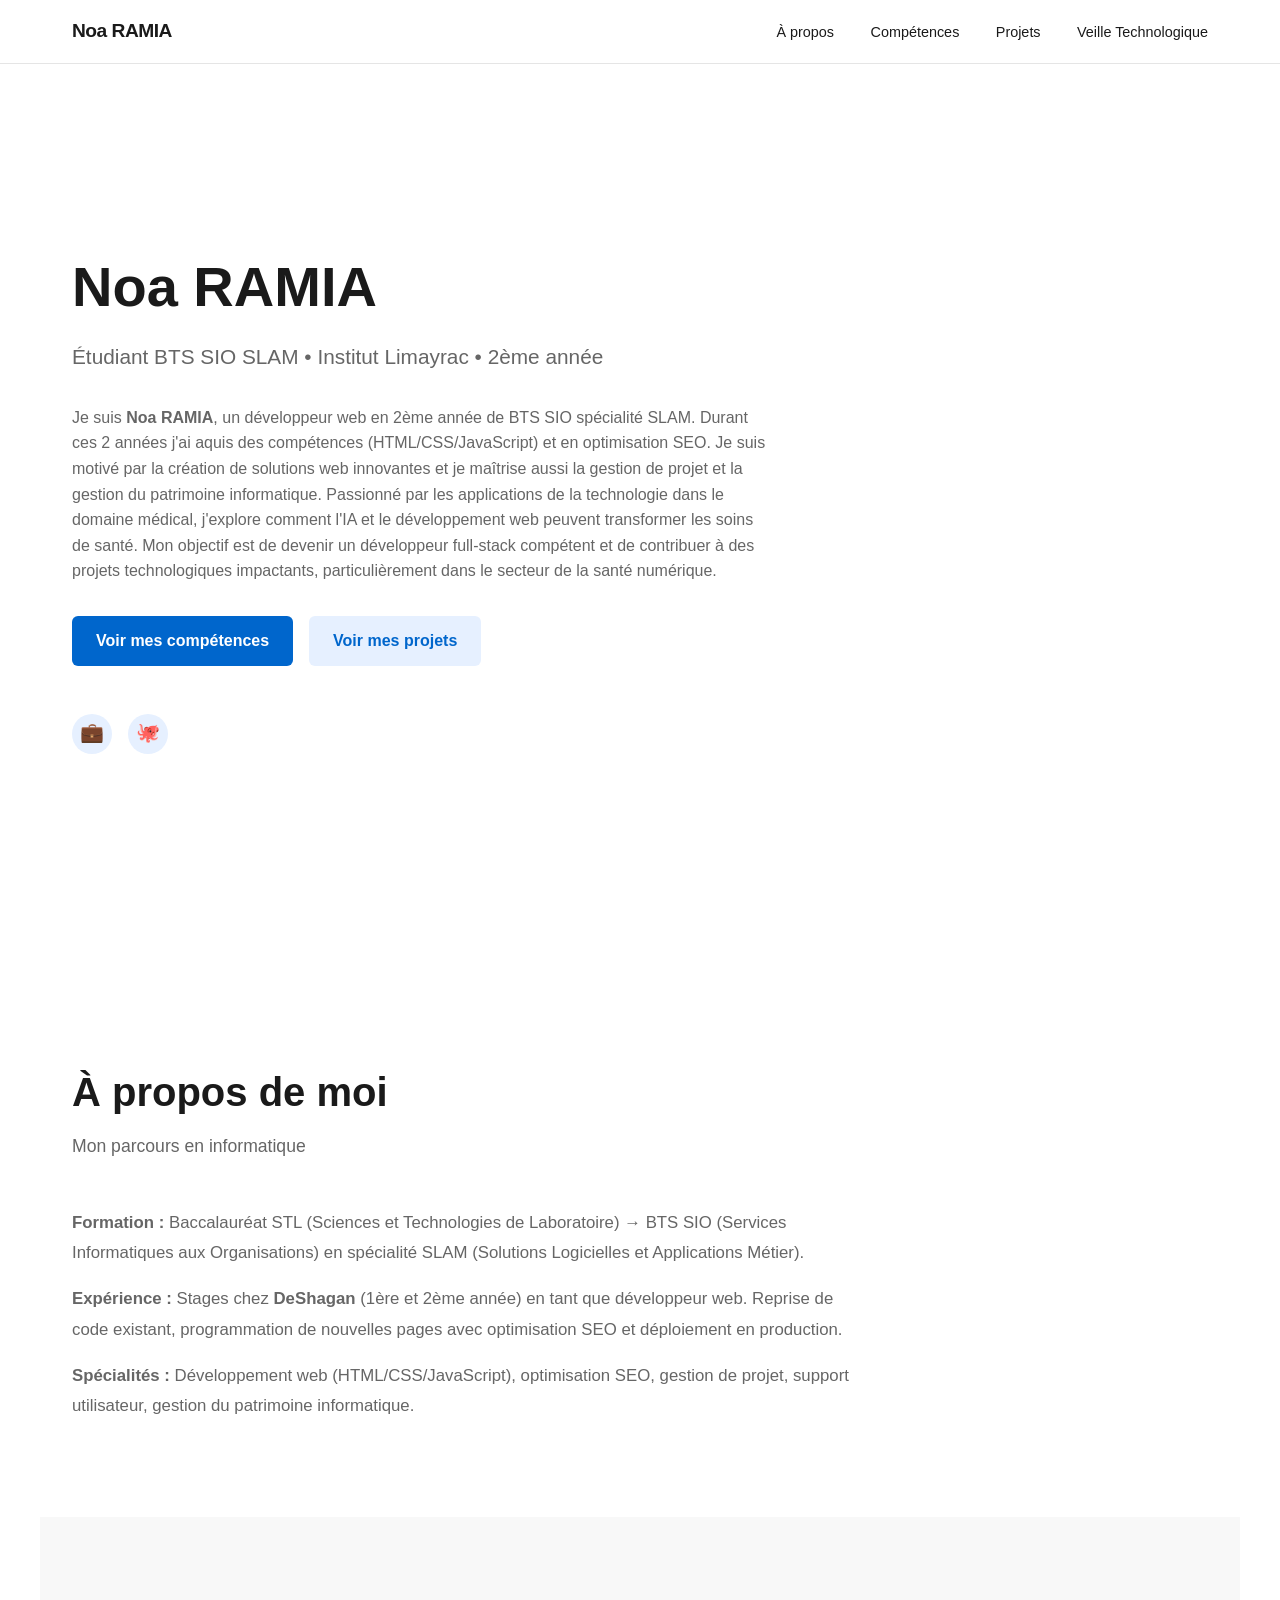
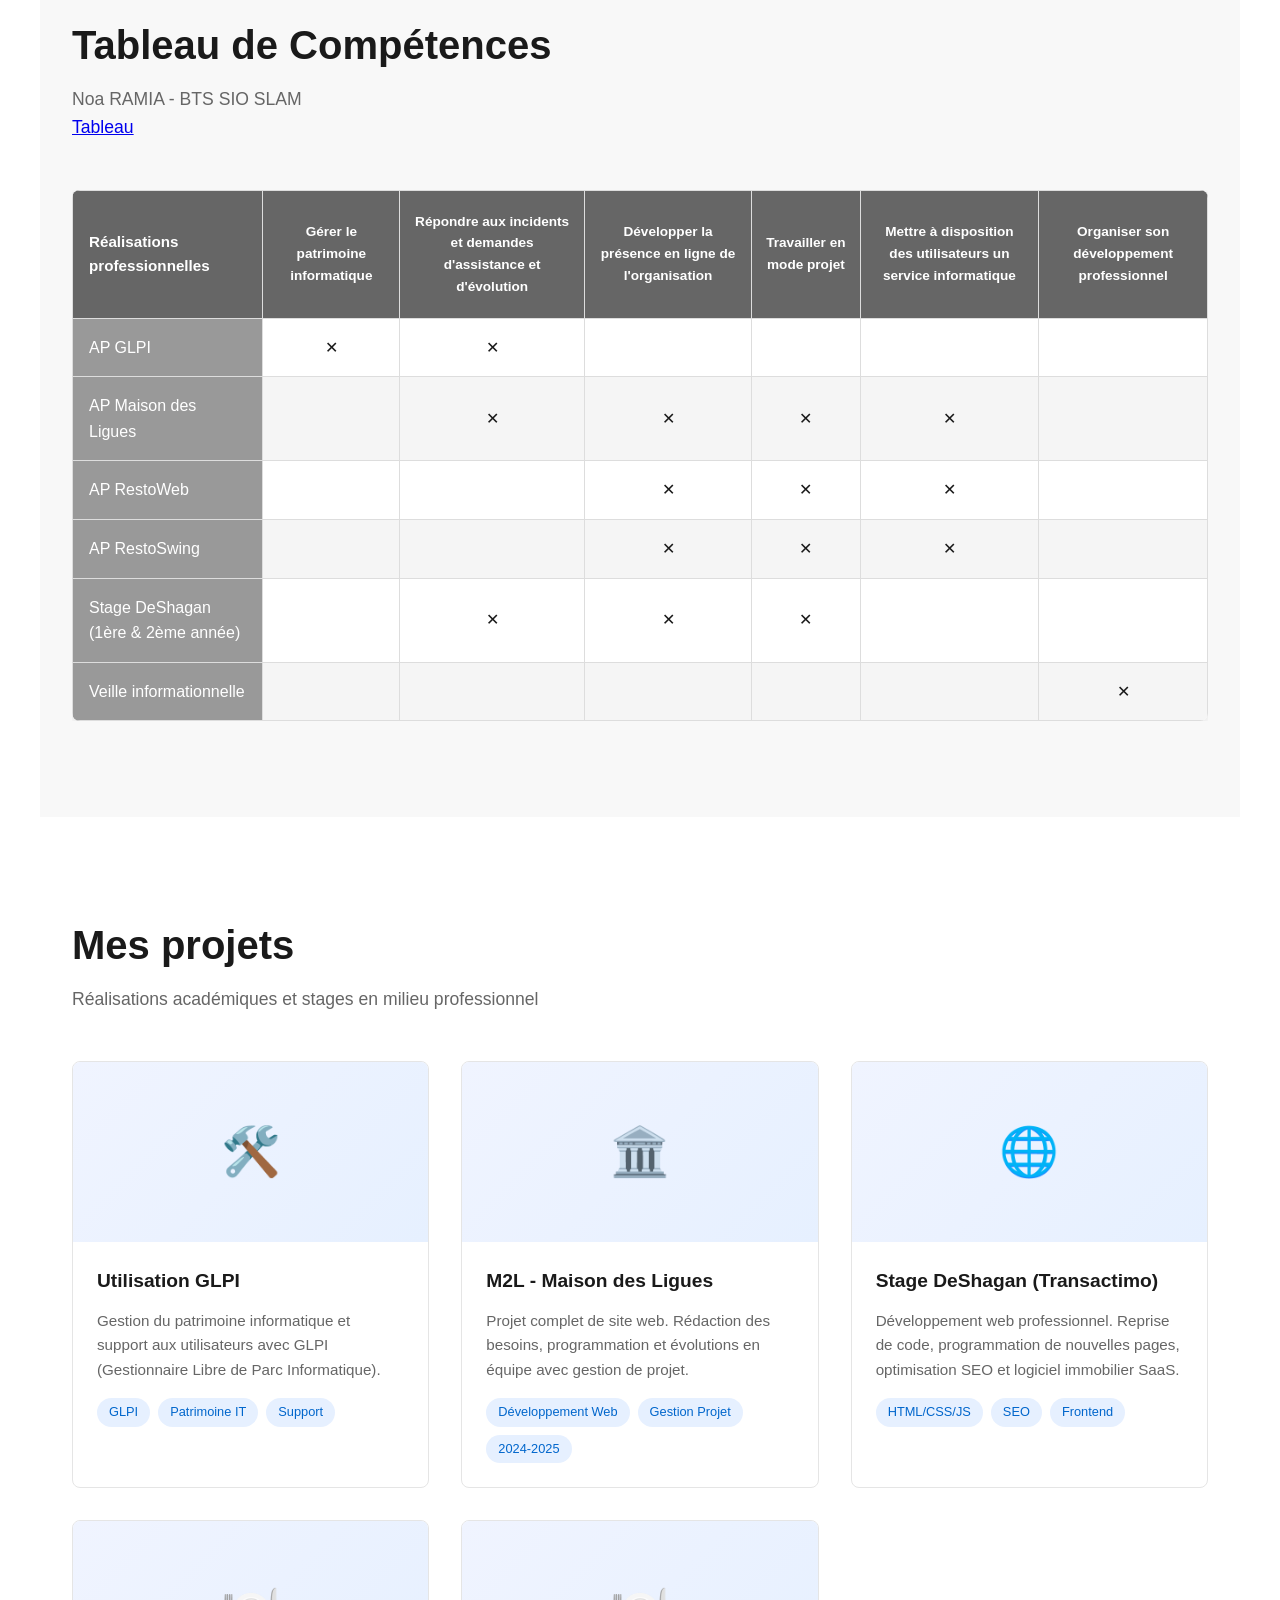
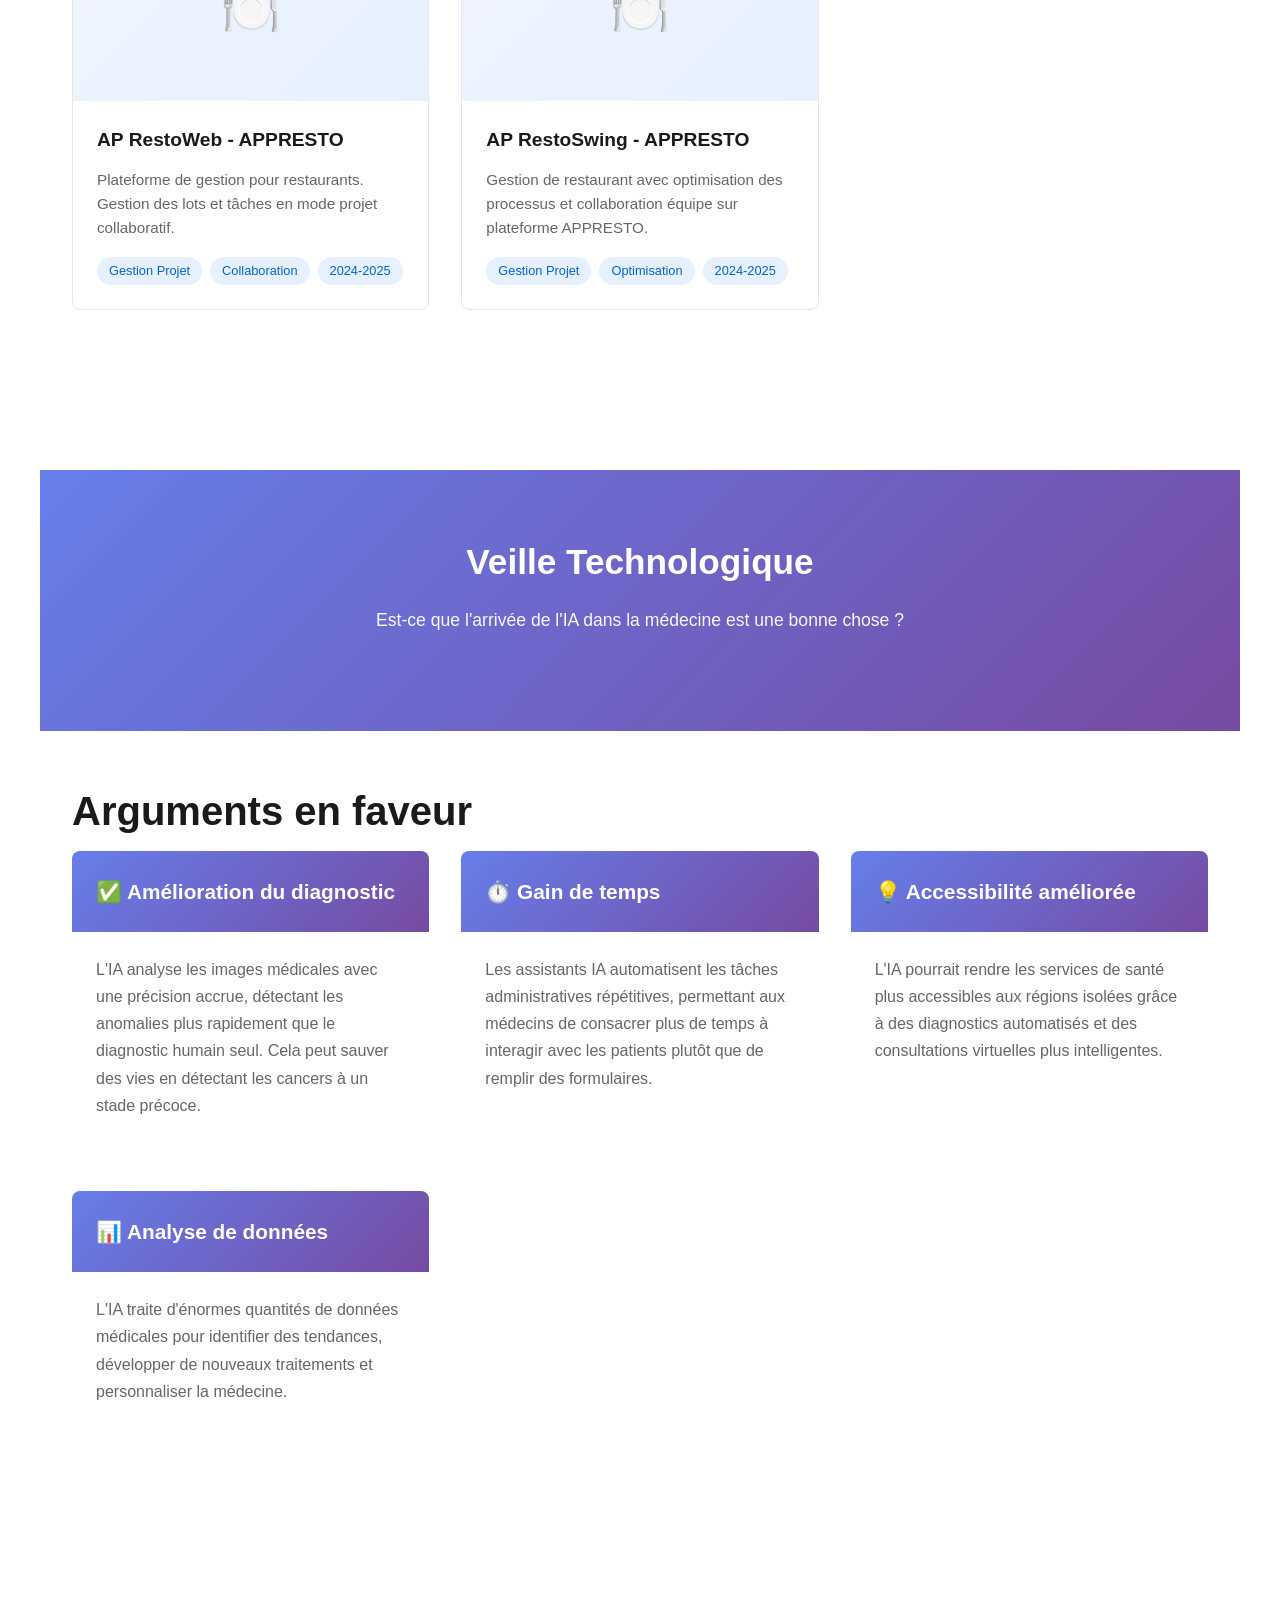
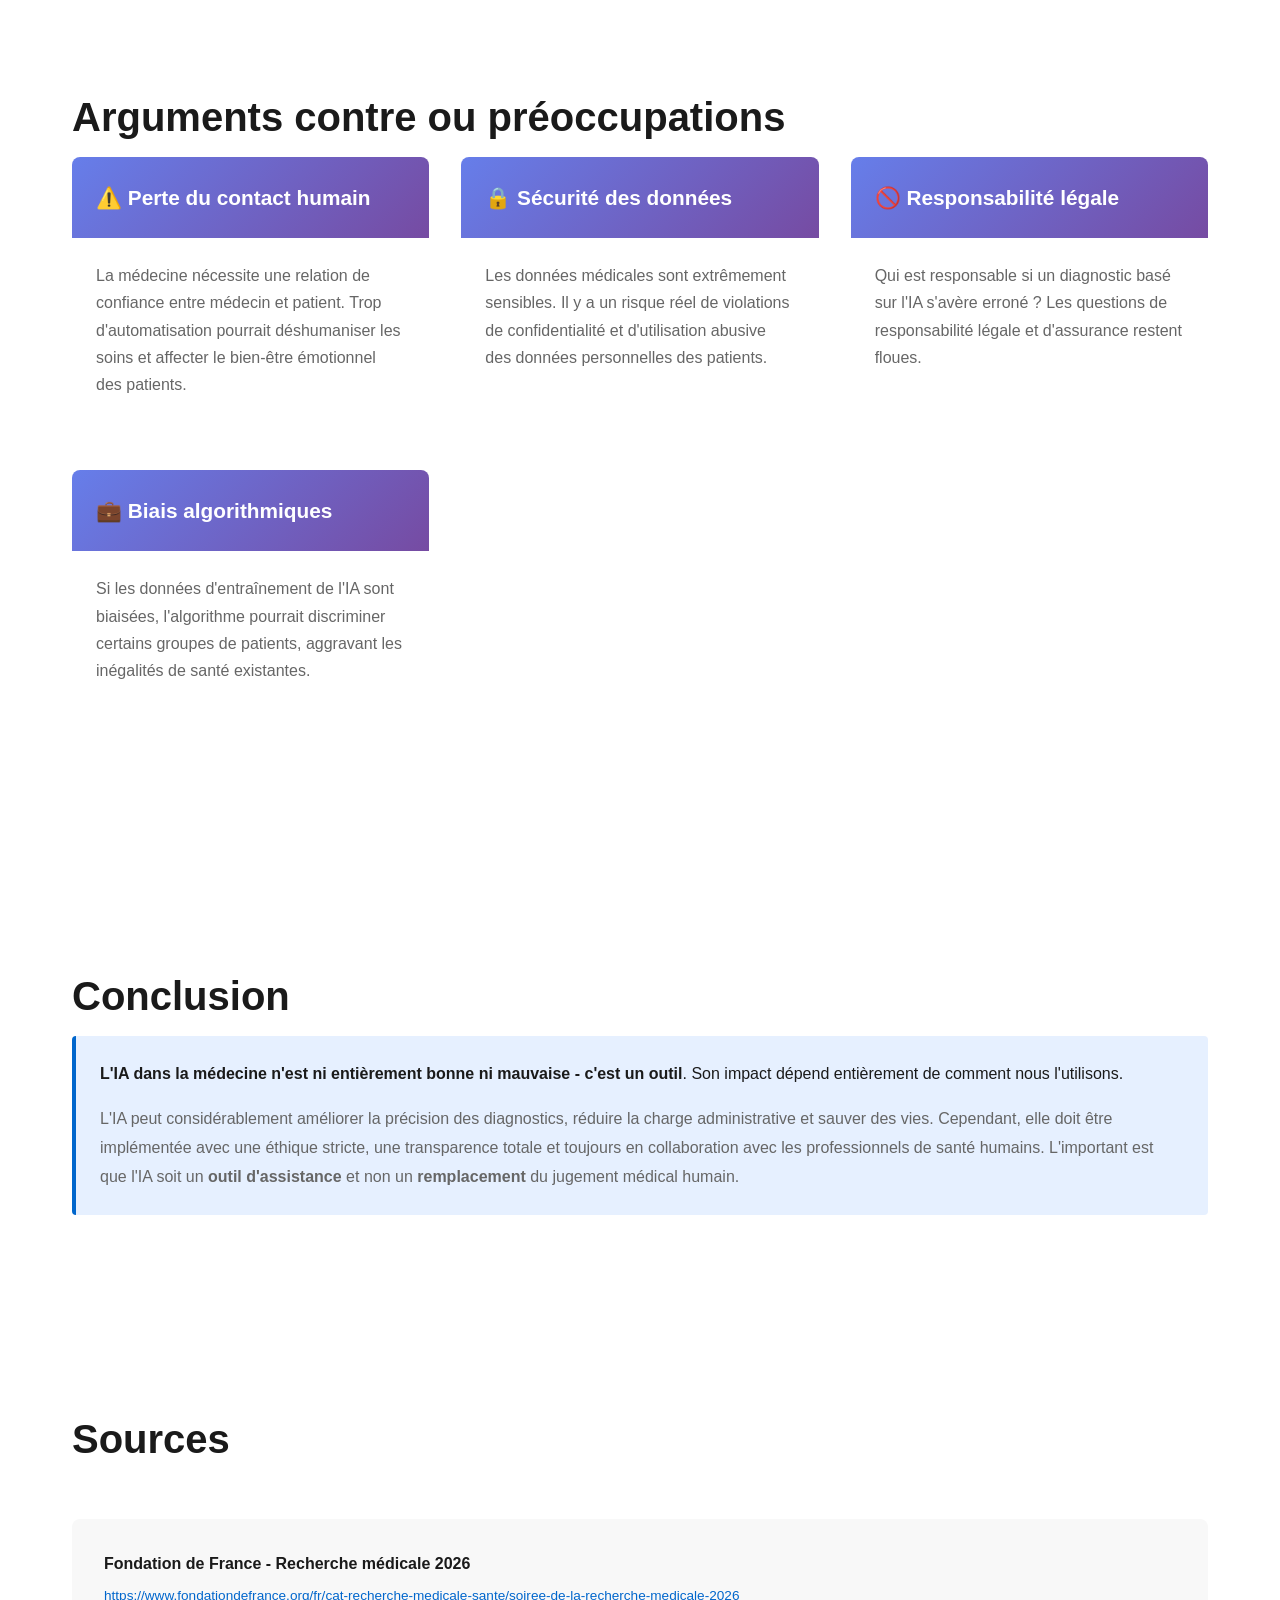
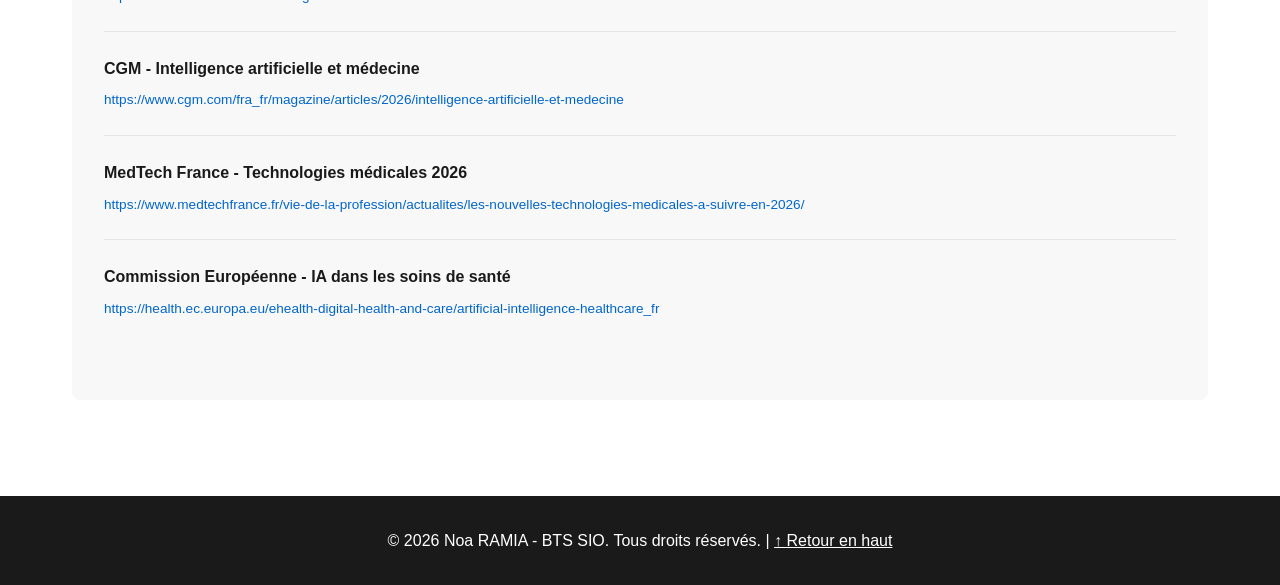
==== commit 3b58f2ea: "Update subtitle with link to skills table document Added a link to the skills table document in the " ====
--- a/index.html
+++ b/index.html
@@ -769,7 +769,7 @@
             </div>
 
             <div class="social-links">
-                <a href="https://linkedin.com" target="_blank" title="LinkedIn">💼</a>
+                <a href="https://www.linkedin.com/in/noa-ramia-bb2965331/" target="_blank" title="LinkedIn">💼</a>
                 <a href="https://github.com/NoaRAMIA" target="_blank" title="GitHub">🐙</a>
                 
             </div>
@@ -790,7 +790,8 @@
     <!-- TABLEAU DE COMPÉTENCES -->
     <section id="competences" class="competences-section">
         <h2 class="section-title">Tableau de Compétences</h2>
-        <p class="section-subtitle">Noa RAMIA - BTS SIO SLAM</p>
+         <p class="section-subtitle">Noa RAMIA - BTS SIO SLAM <br> <a href="E5 2026 - Tableau des compétences.xlsx - Tableau de synthèse Épreuve E5 (1) (2).pdf">Tableau </a> </p>
+        
         
         <div style="overflow-x: auto; margin-top: 2rem;">
             <table>
@@ -1103,6 +1104,7 @@
                          <img src="Trello RestoWeb.png" alt="APPRESTO 2" style="width: 100%; height: auto; border-radius: 6px; cursor: pointer;">
                           <img src="Preuve ceode RestoWeb.png" alt="APPRESTO 2" style="width: 100%; height: auto; border-radius: 6px; cursor: pointer;">
                           <img src="Preuve resto WEB ET SWING.png"APPRESTO 2" style="width: 100%; height: auto; border-radius: 6px; cursor: pointer;">
+                         <img src="Preuve site web restoW.png" alt="APPRESTO 2" style="width: 100%; height: auto; border-radius: 6px; cursor: pointer;">
                     </div>
                 </div>
             </div>
